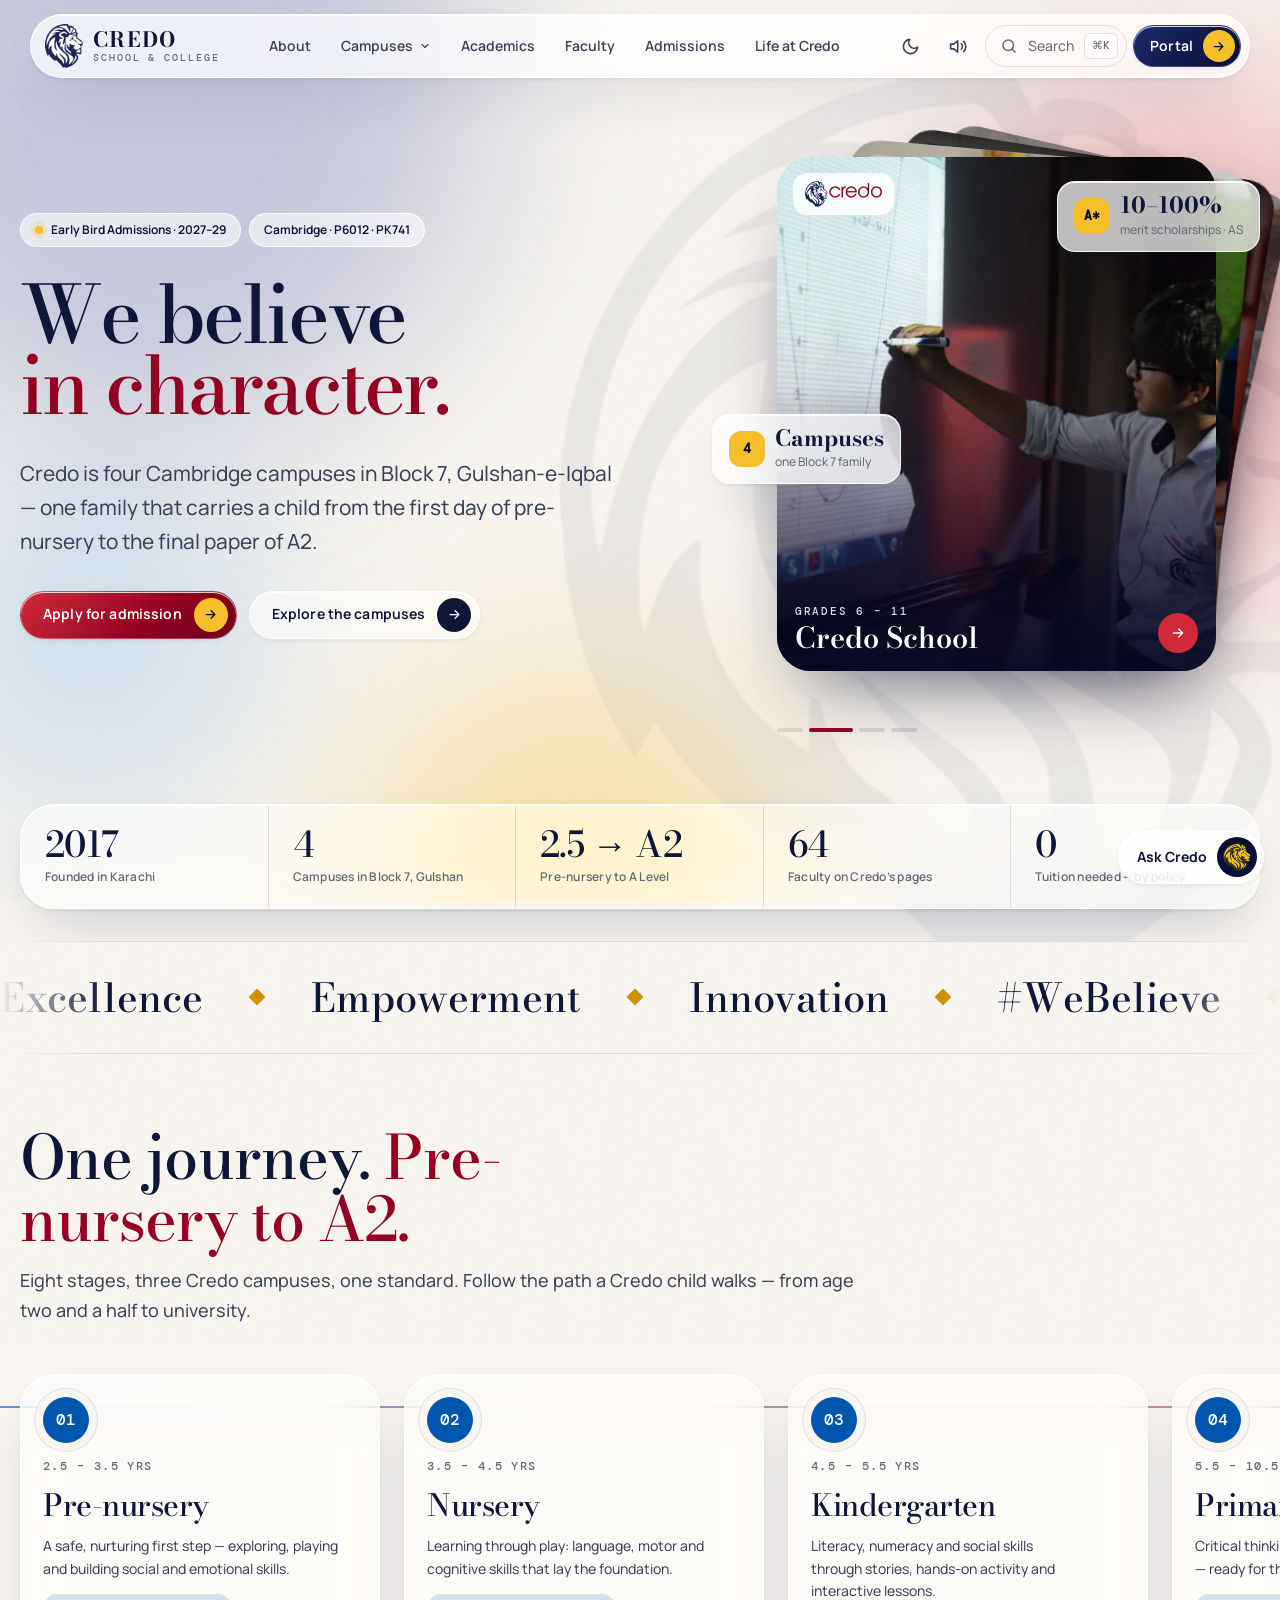
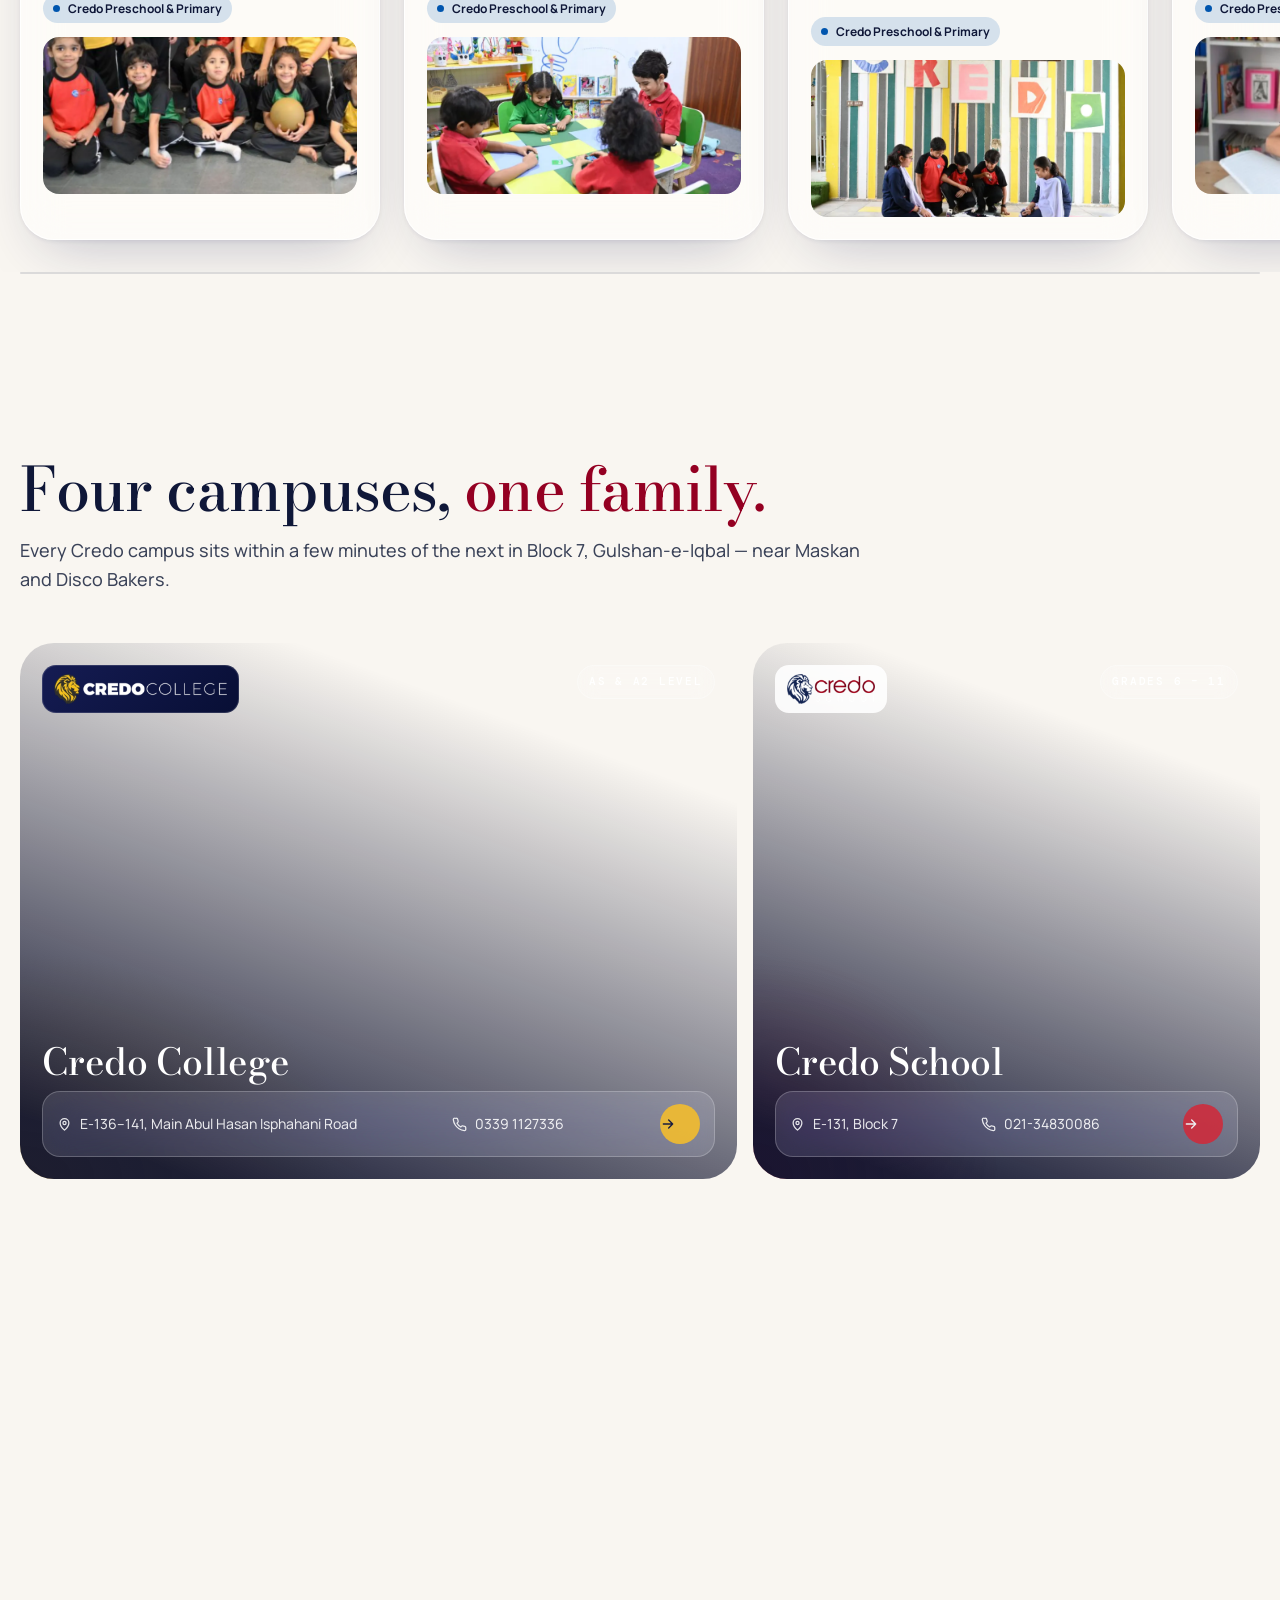
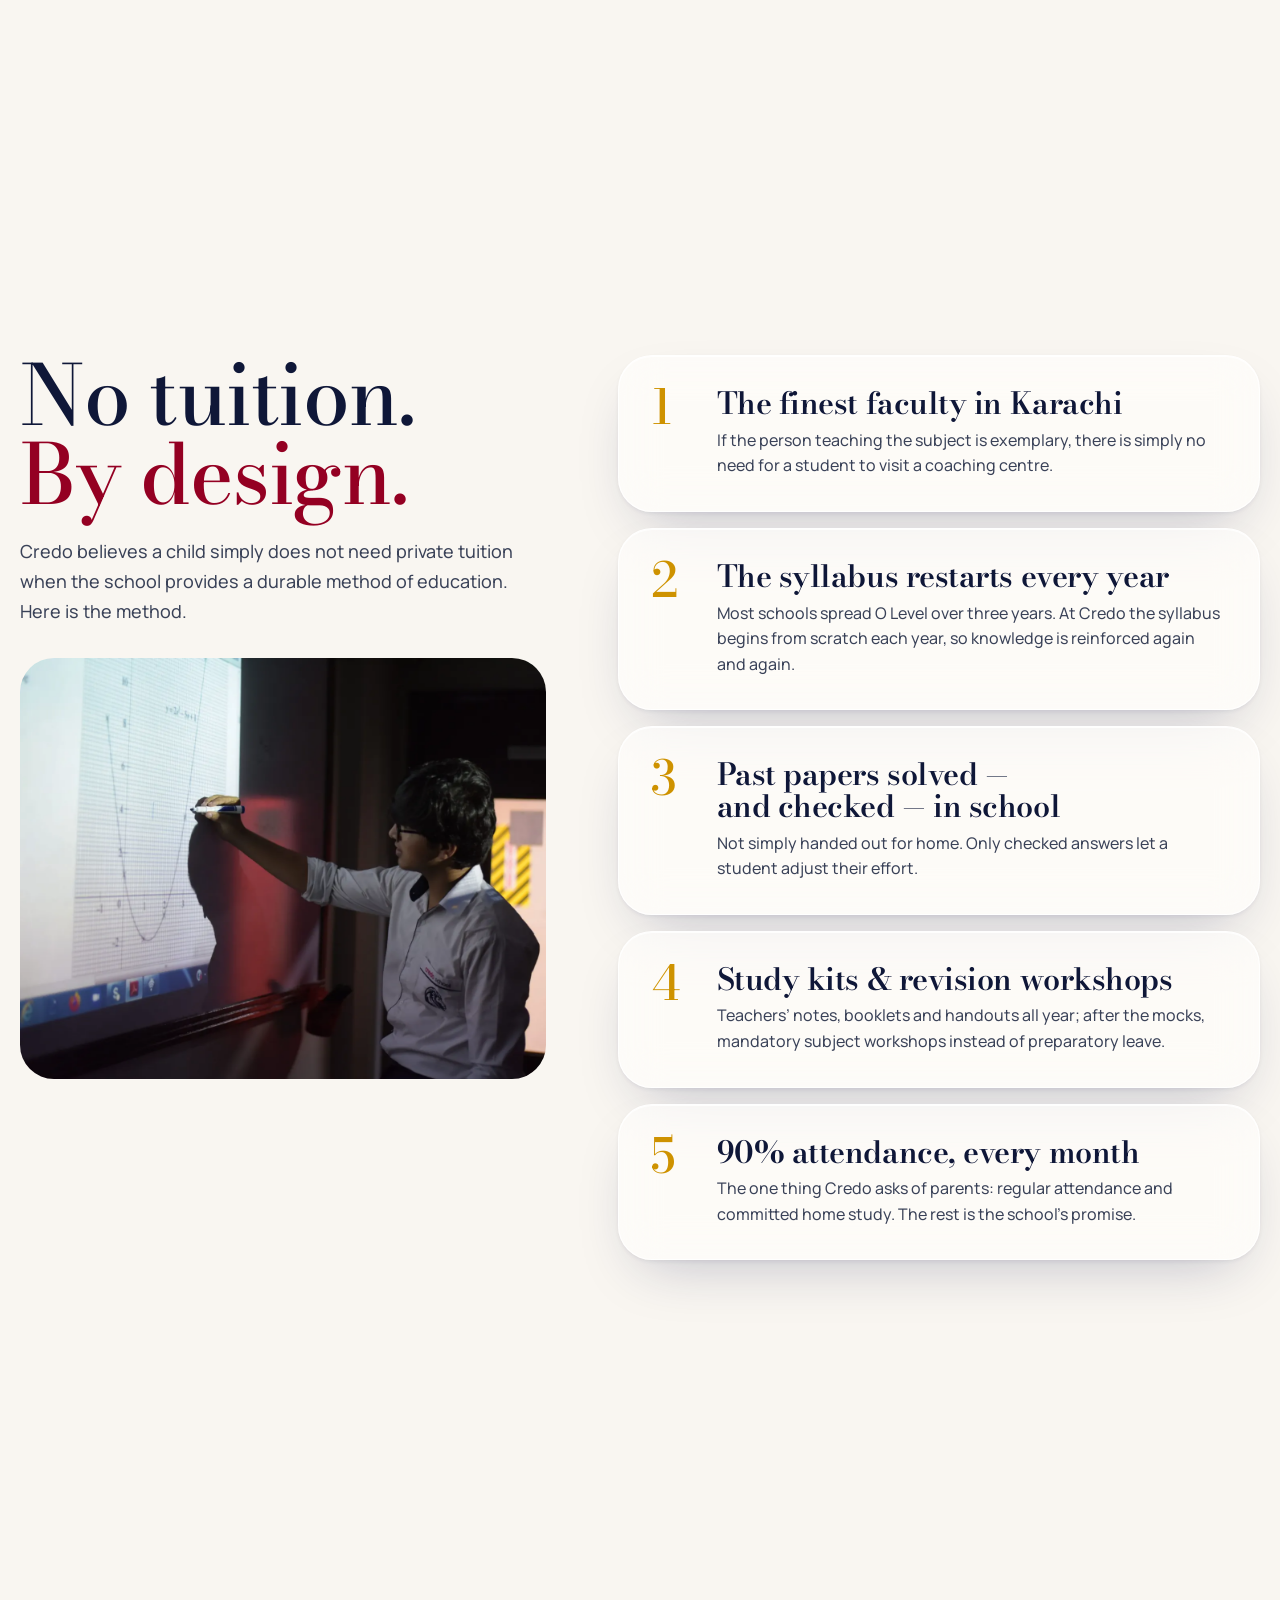
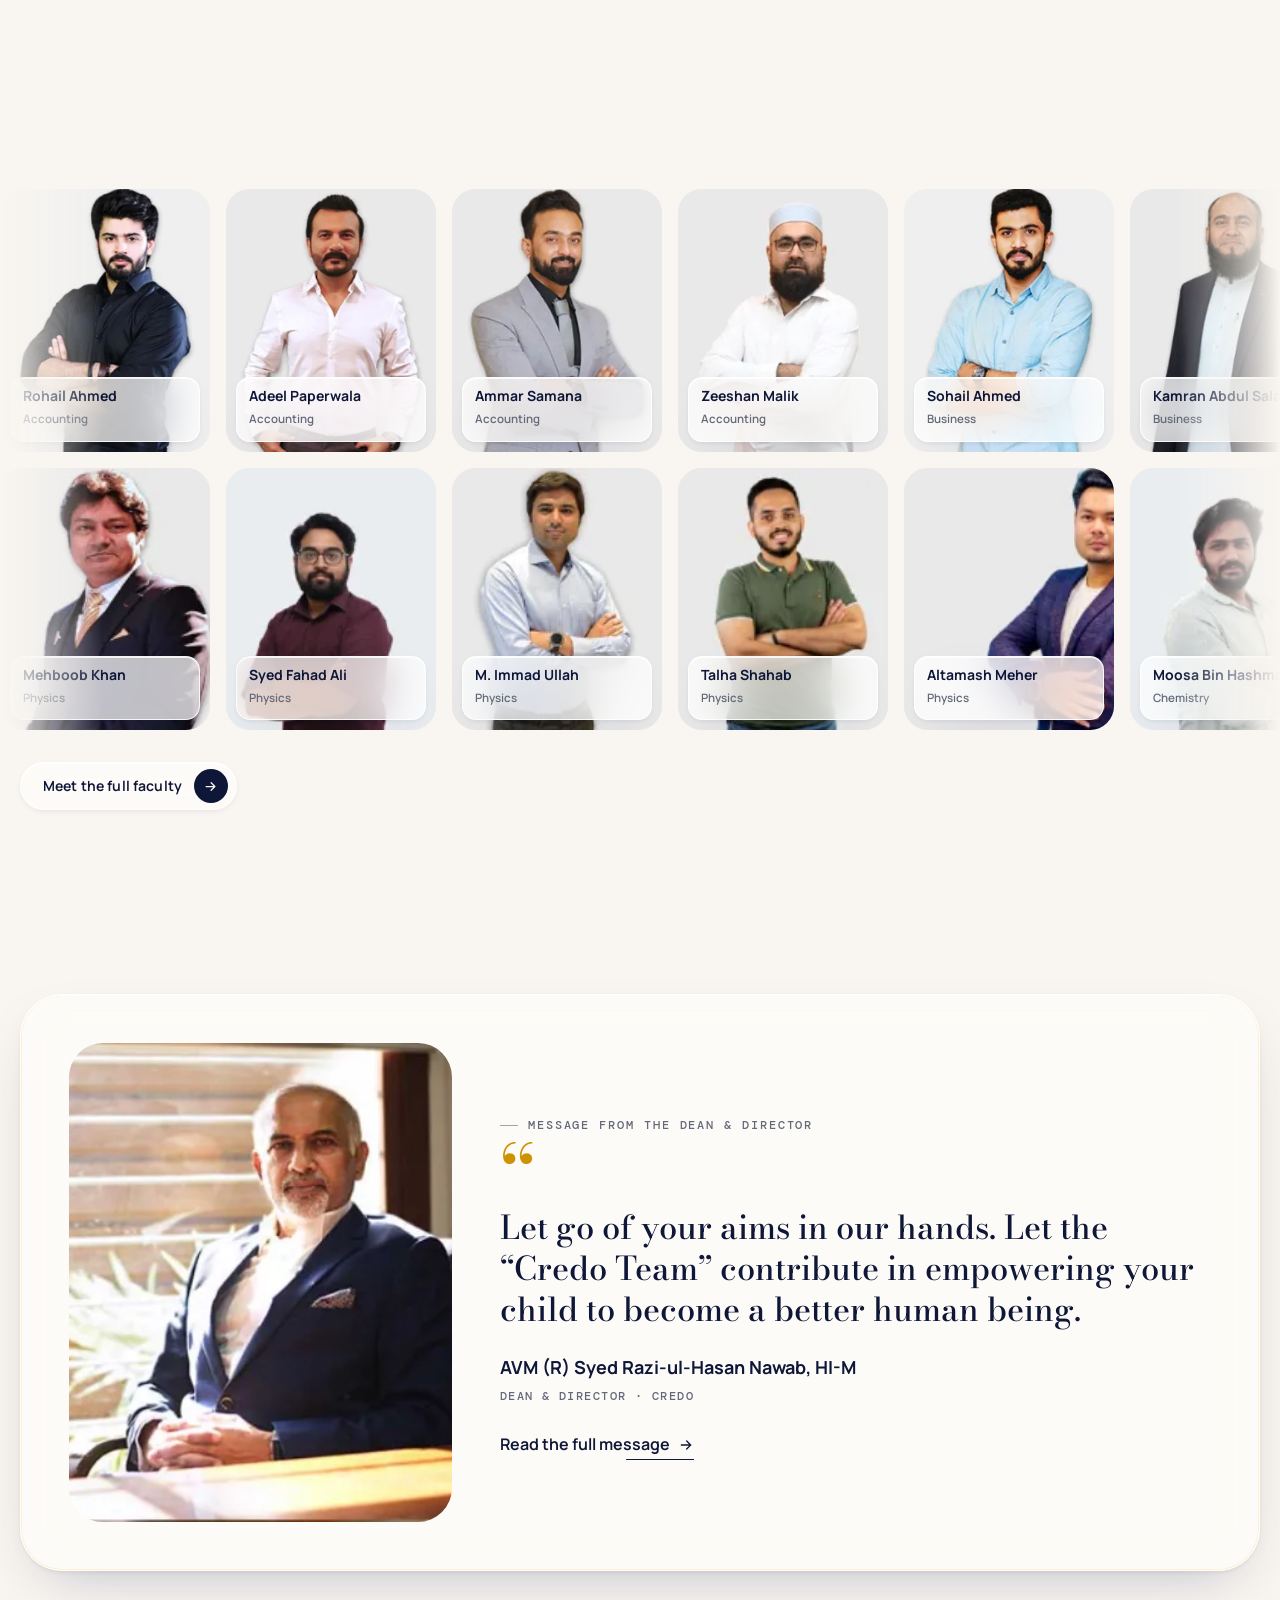
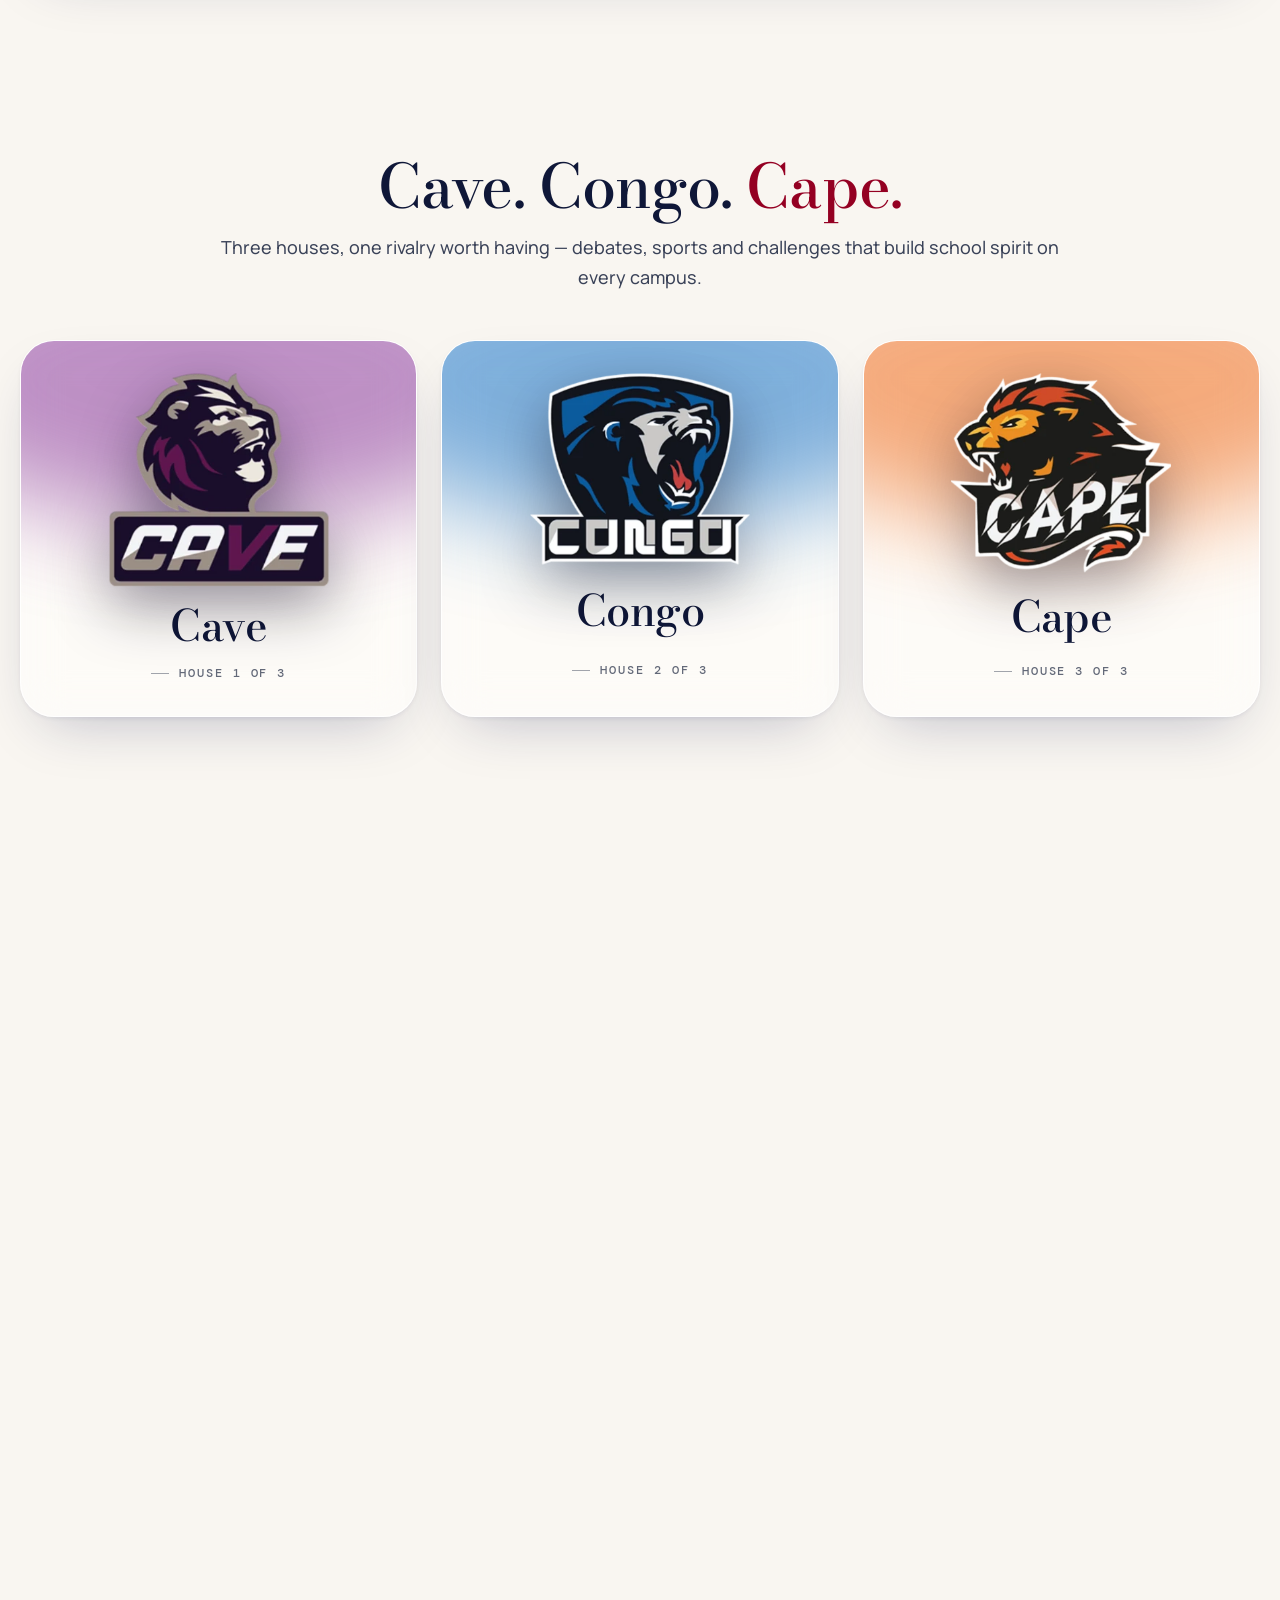
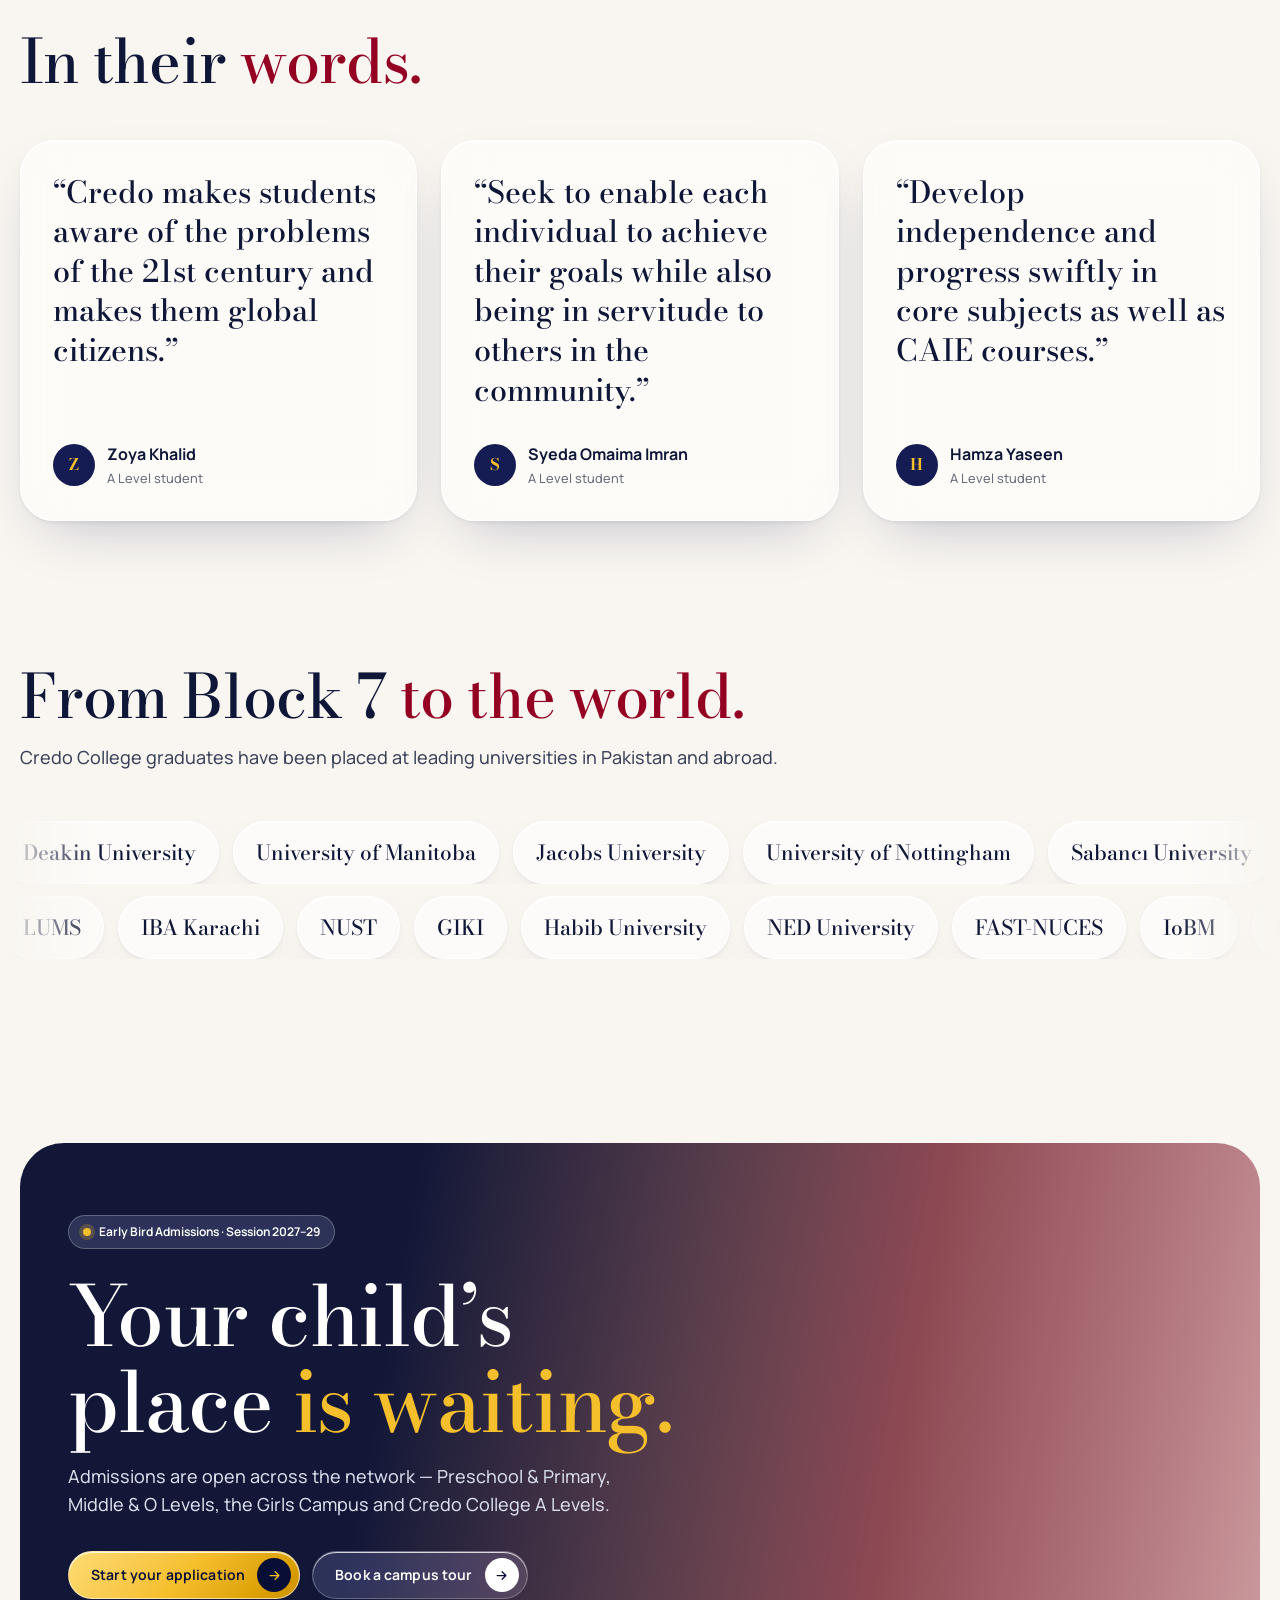
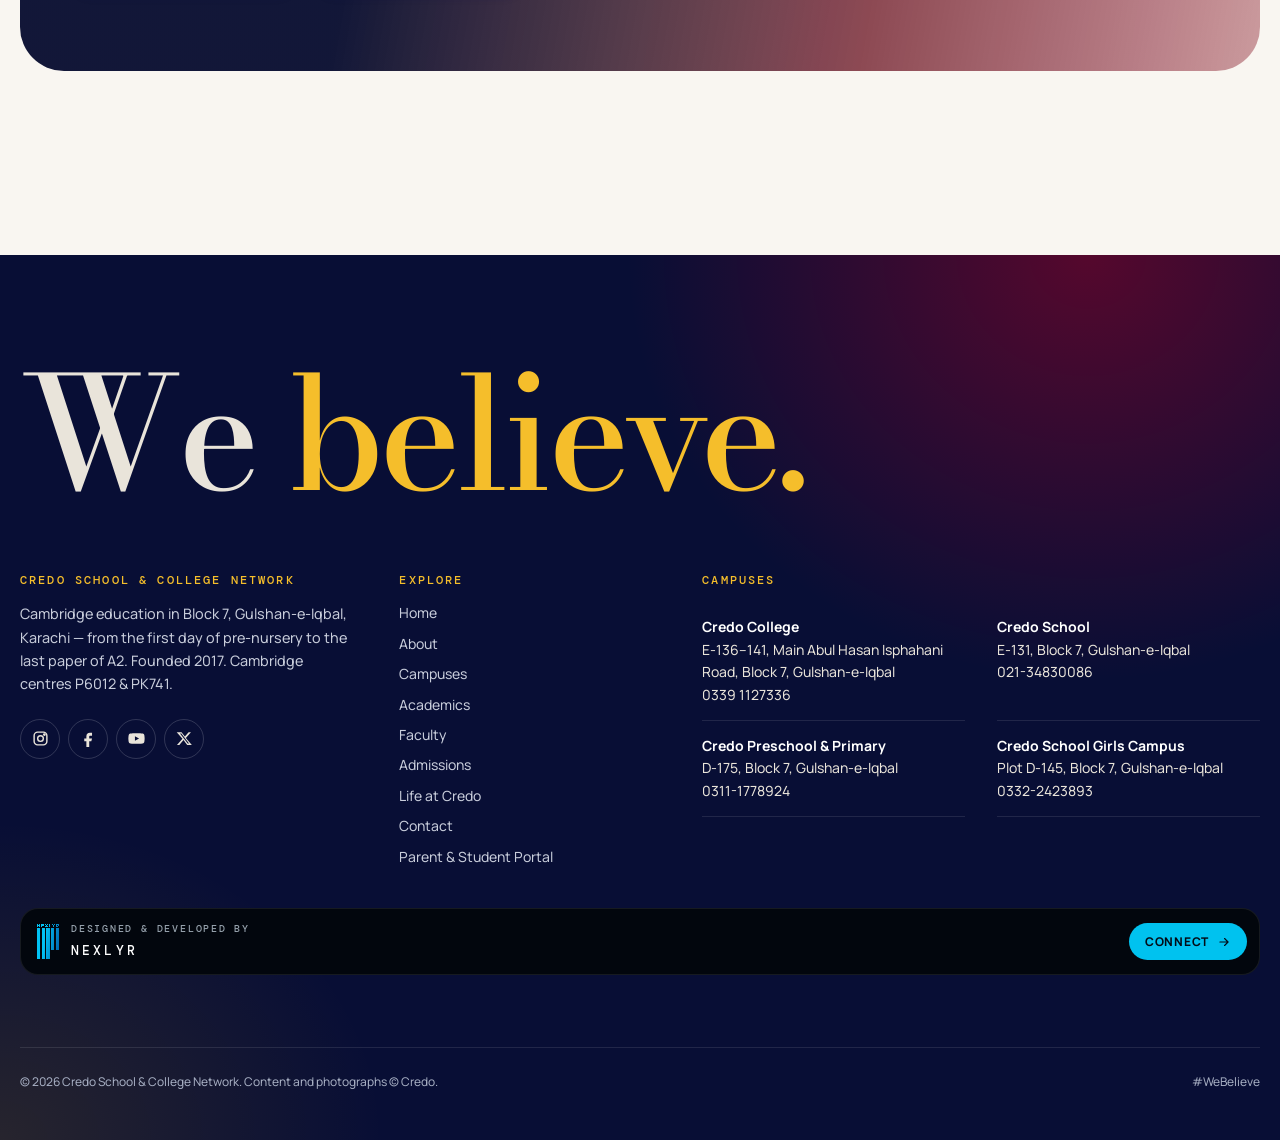
==== index.html @ e0e72e52 "Credo School & College Network website + Student/Parent/Teacher portal - 9 pages: home, about, campu" ====
<!doctype html>
<html lang="en">
<head>
<meta charset="utf-8">
<meta name="viewport" content="width=device-width, initial-scale=1, viewport-fit=cover">
<title>Credo School &amp; College Network — Cambridge education, Karachi</title>
<meta name="description" content="Credo School & College Network, Gulshan-e-Iqbal, Karachi: Preschool & Primary, Middle & O Level, Girls Campus and Credo College A Levels. Cambridge centres P6012 & PK741. #WeBelieve">
<meta name="theme-color" content="#f8f5ef">
<link rel="canonical" href="https://credoschoolingsystem.nexlyr.solutions/">
<meta property="og:type" content="website">
<meta property="og:title" content="Credo School & College Network · We believe.">
<meta property="og:description" content="From pre-nursery to A2 — four Cambridge campuses in Gulshan-e-Iqbal, Karachi.">
<meta property="og:image" content="https://credoschoolingsystem.nexlyr.solutions/assets/img/og.jpg">
<meta name="twitter:card" content="summary_large_image">
<link rel="icon" href="assets/img/brand/favicon.png" type="image/png">
<link rel="apple-touch-icon" href="assets/img/brand/apple-touch-icon.png">
<link rel="preload" href="assets/fonts/bodoni-moda-latin-500-normal.woff2" as="font" type="font/woff2" crossorigin>
<link rel="preload" href="assets/fonts/manrope-latin-wght-normal.woff2" as="font" type="font/woff2" crossorigin>
<link rel="preload" href="assets/img/photos/college-highfive.webp" as="image">
<link rel="stylesheet" href="assets/css/core.css">
<link rel="stylesheet" href="assets/css/site.css">
<script>document.documentElement.classList.add('js');try{var t=JSON.parse(localStorage.getItem('credo:theme'));if(t)document.documentElement.dataset.theme=t}catch(e){}</script>
<script type="application/ld+json">{"@context":"https://schema.org","@type":"EducationalOrganization","name":"Credo School & College Network","foundingDate":"2017","url":"https://credoschoolingsystem.nexlyr.solutions/","logo":"https://credoschoolingsystem.nexlyr.solutions/assets/img/brand/lion-navy.webp","address":{"@type":"PostalAddress","streetAddress":"E-136–141, Main Abul Hasan Isphahani Road, Block 7, Gulshan-e-Iqbal","addressLocality":"Karachi","addressCountry":"PK"},"telephone":"+92-339-1127336","email":"info@credo.edu.pk","sameAs":["https://www.instagram.com/credo_college/","https://www.facebook.com/CredoCollege/","https://twitter.com/college_credo"]}</script>
</head>
<body data-page="home">
<script src="assets/js/data.js"></script>
<script src="assets/js/core.js"></script>

<main id="main">
  <!-- HERO -->
  <section class="hero" aria-labelledby="hero-title">
    <img class="hero-watermark" src="assets/img/brand/lion-navy-lg.webp" alt="" aria-hidden="true">
    <div class="wrap hero-grid">
      <div>
        <div class="hero-kicker">
          <span class="chip"><span class="dot"></span>Early Bird Admissions · 2027–29</span>
          <span class="chip">Cambridge · P6012 · PK741</span>
        </div>
        <h1 id="hero-title"><span class="l1">We believe</span><span class="rot" aria-live="off"><span class="on">in every child.</span><span>in character.</span><span class="gold">in no tuition.</span><span>in leaders.</span><span class="gold">in you.</span></span></h1>
        <p class="lede">Credo is four Cambridge campuses in Block 7, Gulshan-e-Iqbal — one family that carries a child from the first day of pre-nursery to the final paper of A2.</p>
        <div class="hero-cta">
          <a class="btn btn-primary" href="admissions">Apply for admission<span class="ic"><svg viewBox="0 0 24 24" fill="none" stroke="currentColor" stroke-width="2" stroke-linecap="round" stroke-linejoin="round"><path d="M5 12h14M13 6l6 6-6 6"/></svg></span></a>
          <a class="btn" href="campuses">Explore the campuses<span class="ic"><svg viewBox="0 0 24 24" fill="none" stroke="currentColor" stroke-width="2" stroke-linecap="round" stroke-linejoin="round"><path d="M5 12h14M13 6l6 6-6 6"/></svg></span></a>
        </div>
      </div>
      <div class="stack" id="stack" aria-label="Credo campuses">
        <div class="stack-float f1 glass-3"><span class="ico">A*</span><div><b>10–100%</b><div class="ink-3" style="font-size:.75rem">merit scholarships · AS</div></div></div>
        <div class="stack-float f2 glass-3"><span class="ico">4</span><div><b>Campuses</b><div class="ink-3" style="font-size:.75rem">one Block 7 family</div></div></div>
        <div class="stack-ui"><div class="dots" role="tablist" aria-label="Choose campus"></div></div>
      </div>
    </div>
    <div class="wrap">
      <div class="facts glass-2" role="list">
        <div role="listitem"><b>2017</b><span>Founded in Karachi</span></div>
        <div role="listitem"><b>4</b><span>Campuses in Block 7, Gulshan</span></div>
        <div role="listitem"><b>2.5 → A2</b><span>Pre-nursery to A Level</span></div>
        <div role="listitem"><b class="faculty-count">64</b><span>Faculty on Credo’s pages</span></div>
        <div role="listitem"><b>0</b><span>Tuition needed — by policy</span></div>
      </div>
    </div>
  </section>

  <!-- BELIEFS BAND -->
  <div class="band marquee" aria-hidden="true">
    <div class="marquee-track">
      <span>Excellence</span><span>Empowerment</span><span>Innovation</span><span>#WeBelieve</span><span>Character</span><span>Cambridge</span><span>No tuition</span><span>Leaders of tomorrow</span>
      <span>Excellence</span><span>Empowerment</span><span>Innovation</span><span>#WeBelieve</span><span>Character</span><span>Cambridge</span><span>No tuition</span><span>Leaders of tomorrow</span>
    </div>
  </div>

  <!-- PATHWAY -->
  <section class="section pathway" id="pathway" aria-labelledby="pw-title">
    <div class="wrap section-head" data-reveal>
      <h2 class="h2" id="pw-title">One journey. <span class="accent">Pre-nursery to A2.</span></h2>
      <p class="lede">Eight stages, three Credo campuses, one standard. Follow the path a Credo child walks — from age two and a half to university.</p>
    </div>
    <div class="pw-viewport" id="pw-viewport">
      <div class="pw-track" id="pw-track"><div class="pw-line" aria-hidden="true"></div></div>
    </div>
    <div class="pw-progress" aria-hidden="true"><i id="pw-progress"></i></div>
  </section>

  <!-- CAMPUSES -->
  <section class="section" id="campuses" aria-labelledby="cp-title">
    <div class="wrap">
      <div class="section-head" data-reveal>
        <h2 class="h2" id="cp-title">Four campuses, <span class="accent">one family.</span></h2>
        <p class="lede">Every Credo campus sits within a few minutes of the next in Block 7, Gulshan-e-Iqbal — near Maskan and Disco Bakers.</p>
      </div>
      <div class="bento" id="bento"></div>
    </div>
  </section>

  <!-- NO TUITION -->
  <section class="section" id="difference" aria-labelledby="nt-title">
    <div class="wrap nt">
      <div class="nt-sticky" data-reveal>
        <h2 id="nt-title">No tuition. <span>By design.</span></h2>
        <p class="lede" style="margin-top:var(--space-md)">Credo believes a child simply does not need private tuition when the school provides a durable method of education. Here is the method.</p>
        <div class="nt-photo"><img src="assets/img/photos/school-whiteboard.webp" alt="A Credo student solving a problem at the whiteboard" loading="lazy" decoding="async"></div>
      </div>
      <div class="nt-list">
        <article class="nt-item glass-2" data-reveal><span class="n">1</span><div><h3>The finest faculty in Karachi</h3><p>If the person teaching the subject is exemplary, there is simply no need for a student to visit a coaching centre.</p></div></article>
        <article class="nt-item glass-2" data-reveal><span class="n">2</span><div><h3>The syllabus restarts every year</h3><p>Most schools spread O Level over three years. At Credo the syllabus begins from scratch each year, so knowledge is reinforced again and again.</p></div></article>
        <article class="nt-item glass-2" data-reveal><span class="n">3</span><div><h3>Past papers solved — and checked — in school</h3><p>Not simply handed out for home. Only checked answers let a student adjust their effort.</p></div></article>
        <article class="nt-item glass-2" data-reveal><span class="n">4</span><div><h3>Study kits &amp; revision workshops</h3><p>Teachers’ notes, booklets and handouts all year; after the mocks, mandatory subject workshops instead of preparatory leave.</p></div></article>
        <article class="nt-item glass-2" data-reveal><span class="n">5</span><div><h3>90% attendance, every month</h3><p>The one thing Credo asks of parents: regular attendance and committed home study. The rest is the school’s promise.</p></div></article>
        <a class="link" href="academics#policies" data-reveal style="justify-self:start;margin-top:var(--space-sm)">How Credo teaches <svg width="16" height="16" viewBox="0 0 24 24" fill="none" stroke="currentColor" stroke-width="2" stroke-linecap="round"><path d="M5 12h14M13 6l6 6-6 6"/></svg></a>
      </div>
    </div>
  </section>

  <!-- FACULTY WALL -->
  <section class="section" aria-labelledby="fw-title">
    <div class="wrap section-head" data-reveal>
      <h2 class="h2" id="fw-title">The people behind <span class="accent">the promise.</span></h2>
      <p class="lede">Karachi’s best-known Cambridge teachers, across Accounting, Business, Economics, the Sciences, Mathematics, Computer Science and the Humanities.</p>
    </div>
    <div class="fwall">
      <div class="marquee"><div class="marquee-track" id="fw-a"></div></div>
      <div class="marquee reverse"><div class="marquee-track" id="fw-b"></div></div>
    </div>
    <div class="wrap" style="margin-top:var(--space-lg)"><a class="btn" href="faculty">Meet the full faculty<span class="ic"><svg viewBox="0 0 24 24" fill="none" stroke="currentColor" stroke-width="2" stroke-linecap="round" stroke-linejoin="round"><path d="M5 12h14M13 6l6 6-6 6"/></svg></span></a></div>
  </section>

  <!-- DEAN -->
  <section class="section-tight" aria-labelledby="dean-title">
    <div class="wrap">
      <div class="dean glass-2 gold-edge" data-reveal>
        <div class="dean-photo"><img src="assets/img/photos/dean-razi-nawab.webp" alt="Air Vice Marshal (R) Syed Razi-ul-Hasan Nawab" loading="lazy" decoding="async"></div>
        <div>
          <span class="eyebrow" id="dean-title">Message from the Dean &amp; Director</span>
          <blockquote style="margin-top:var(--space-sm)">Let go of your aims in our hands. Let the “Credo Team” contribute in empowering your child to become a better human being.</blockquote>
          <cite><b>AVM (R) Syed Razi-ul-Hasan Nawab, HI-M</b><span>Dean &amp; Director · Credo</span></cite>
          <a class="link" href="about#dean" style="margin-top:var(--space-md)">Read the full message <svg width="16" height="16" viewBox="0 0 24 24" fill="none" stroke="currentColor" stroke-width="2" stroke-linecap="round"><path d="M5 12h14M13 6l6 6-6 6"/></svg></a>
        </div>
      </div>
    </div>
  </section>

  <!-- HOUSES -->
  <section class="section" aria-labelledby="hs-title">
    <div class="wrap">
      <div class="section-head center" data-reveal>
        <h2 class="h2" id="hs-title">Cave. Congo. <span class="accent">Cape.</span></h2>
        <p class="lede">Three houses, one rivalry worth having — debates, sports and challenges that build school spirit on every campus.</p>
      </div>
      <div class="houses" id="houses"></div>
    </div>
  </section>

  <!-- PORTAL TEASER -->
  <section class="section" aria-labelledby="pt-title">
    <div class="wrap pt">
      <div data-reveal>
        <h2 class="h2" id="pt-title">The school day, <span class="accent">in your pocket.</span></h2>
        <p class="lede" style="margin-top:var(--space-sm)">The Credo Portal keeps students, parents and teachers on the same page — the daily diary, timetable, assignments, notes, results and urgent notices, synced the moment a teacher posts.</p>
        <div class="pt-roles">
          <a href="portal#student" class="glass"><span class="ri">ST</span><div><b>Students</b><small>Diary, timetable, assignments, notes</small></div><svg width="18" height="18" viewBox="0 0 24 24" fill="none" stroke="currentColor" stroke-width="2" stroke-linecap="round"><path d="M5 12h14M13 6l6 6-6 6"/></svg></a>
          <a href="portal#parent" class="glass"><span class="ri">PA</span><div><b>Parents</b><small>Progress, results, attendance, sign the diary</small></div><svg width="18" height="18" viewBox="0 0 24 24" fill="none" stroke="currentColor" stroke-width="2" stroke-linecap="round"><path d="M5 12h14M13 6l6 6-6 6"/></svg></a>
          <a href="portal#teacher" class="glass"><span class="ri">TE</span><div><b>Teachers</b><small>Post diary, homework, marks, notices</small></div><svg width="18" height="18" viewBox="0 0 24 24" fill="none" stroke="currentColor" stroke-width="2" stroke-linecap="round"><path d="M5 12h14M13 6l6 6-6 6"/></svg></a>
        </div>
      </div>
      <div class="pt-board glass-2 gold-edge" data-reveal data-tilt="4" aria-label="Portal preview with sample data">
        <div class="pt-alert"><b>Emergency note</b> Sample: early dismissal at 12:30 today — please collect your child.</div>
        <div class="pt-row">
          <div class="pt-tile"><div class="lbl"><span>Daily diary</span><span>Today</span></div>
            <ul class="pt-diary"><li><span class="subj">MATH</span>Exercise 7.2, Q1–12</li><li><span class="subj">ENG</span>Read chapter 4, summary</li><li><span class="subj">PHY</span>Bring lab journal</li></ul></div>
          <div class="pt-tile"><div class="lbl"><span>Results</span><span>Term 1</span></div><div class="pt-bars"><i style="height:82%"></i><i style="height:64%"></i><i style="height:91%"></i><i style="height:73%"></i><i style="height:86%"></i></div></div>
        </div>
        <div class="pt-tile"><div class="lbl"><span>Timetable</span><span>Monday</span></div><div class="pt-tt"><span>ENG</span><span>MATH</span><span class="now">PHY</span><span>BREAK</span><span>CHEM</span><span>ISL</span></div></div>
      </div>
    </div>
  </section>

  <!-- VOICES -->
  <section class="section-tight" aria-labelledby="vc-title">
    <div class="wrap">
      <div class="section-head" data-reveal><h2 class="h2" id="vc-title">In their <span class="accent">words.</span></h2></div>
      <div class="grid cols-3" id="voices"></div>
    </div>
  </section>

  <!-- PLACEMENTS -->
  <section class="section-tight unis" aria-labelledby="un-title">
    <div class="wrap section-head" data-reveal>
      <h2 class="h2" id="un-title">From Block 7 <span class="accent">to the world.</span></h2>
      <p class="lede">Credo College graduates have been placed at leading universities in Pakistan and abroad.</p>
    </div>
    <div class="marquee"><div class="marquee-track" id="uni-a"></div></div>
    <div class="marquee reverse" style="margin-top:12px"><div class="marquee-track" id="uni-b"></div></div>
  </section>

  <!-- CTA -->
  <section class="section" aria-labelledby="cta-title">
    <div class="wrap">
      <div class="cta" data-reveal>
        <img src="assets/img/photos/college-graduates.webp" alt="" loading="lazy" decoding="async">
        <span class="chip"><span class="dot"></span>Early Bird Admissions · Session 2027–29</span>
        <h2 id="cta-title" style="margin-top:var(--space-md)">Your child’s place <span>is waiting.</span></h2>
        <p>Admissions are open across the network — Preschool &amp; Primary, Middle &amp; O Levels, the Girls Campus and Credo College A Levels.</p>
        <div class="hero-cta">
          <a class="btn btn-gold" href="admissions">Start your application<span class="ic"><svg viewBox="0 0 24 24" fill="none" stroke="currentColor" stroke-width="2" stroke-linecap="round" stroke-linejoin="round"><path d="M5 12h14M13 6l6 6-6 6"/></svg></span></a>
          <a class="btn" href="contact" style="--b-ink:var(--white);--b-bg:oklch(100% 0 0 / .12);border-color:oklch(100% 0 0 / .25)">Book a campus tour<span class="ic" style="background:var(--white);color:var(--brand-navy-deep)"><svg viewBox="0 0 24 24" fill="none" stroke="currentColor" stroke-width="2" stroke-linecap="round" stroke-linejoin="round"><path d="M5 12h14M13 6l6 6-6 6"/></svg></span></a>
        </div>
      </div>
    </div>
  </section>
</main>
<div id="footer"></div>

<script src="assets/vendor/gsap.min.js" defer></script>
<script src="assets/vendor/ScrollTrigger.min.js" defer></script>
<script src="assets/vendor/lenis.min.js" defer></script>
<script src="assets/js/pages.js" defer></script>
</body>
</html>
---- assets/css/core.css ----
/* Hallmark · macrostructure: custom (bespoke "Pathway" — network-first school site) · tone: classic-luxury
 * theme: custom · vibe: "Credo lion navy, crest crimson, college gold, frosted glass"
 * paper oklch(97.5% 0.008 85) / night oklch(15% 0.045 268) · accent crimson oklch(44% 0.17 20) + gold oklch(83% 0.16 86)
 * display: Bodoni Moda (roman) · body: Manrope · figures: DM Mono
 * nav: N5 floating glass pill + mega menu · footer: Ft5 statement
 */

/* ---------- fonts (self-hosted) ---------- */
@font-face { font-family: 'Bodoni Moda'; src: url('../fonts/bodoni-moda-latin-500-normal.woff2') format('woff2'); font-weight: 500; font-display: swap; }
@font-face { font-family: 'Bodoni Moda'; src: url('../fonts/bodoni-moda-latin-600-normal.woff2') format('woff2'); font-weight: 600; font-display: swap; }
@font-face { font-family: 'Bodoni Moda'; src: url('../fonts/bodoni-moda-latin-700-normal.woff2') format('woff2'); font-weight: 700; font-display: swap; }
@font-face { font-family: 'Manrope'; src: url('../fonts/manrope-latin-wght-normal.woff2') format('woff2'); font-weight: 200 800; font-display: swap; }
@font-face { font-family: 'DM Mono'; src: url('../fonts/dm-mono-latin-400-normal.woff2') format('woff2'); font-weight: 400; font-display: swap; }
@font-face { font-family: 'DM Mono'; src: url('../fonts/dm-mono-latin-500-normal.woff2') format('woff2'); font-weight: 500; font-display: swap; }

/* ---------- tokens ---------- */
:root {
  --font-display: 'Bodoni Moda', 'Didot', 'Times New Roman', serif;
  --font-body: 'Manrope', system-ui, -apple-system, 'Segoe UI', sans-serif;
  --font-mono: 'DM Mono', ui-monospace, 'SFMono-Regular', monospace;

  /* Credo brand constants (sampled from Credo's own logos) */
  --brand-navy: oklch(26% 0.1 272);          /* lion navy  #1B2253 */
  --brand-navy-deep: oklch(19% 0.075 270);
  --brand-crimson: oklch(42% 0.17 20);       /* "credo" wordmark #800018 */
  --brand-crimson-bright: oklch(56% 0.2 22);
  --brand-gold: oklch(83% 0.16 86);          /* college lion #F8C018 */
  --brand-gold-deep: oklch(70% 0.15 80);
  --brand-charcoal: oklch(28% 0.006 100);
  --brand-blue: oklch(46% 0.16 255);          /* preschool #004898 */
  --brand-green: oklch(74% 0.17 130);         /* preschool dot #90C038 */
  --brand-maroon: oklch(37% 0.1 12);          /* girls campus #682030 */
  --white: oklch(100% 0 0);

  /* light theme · Ivory */
  --color-paper: oklch(97.5% 0.008 85);
  --color-paper-2: oklch(94.5% 0.012 85);
  --color-paper-3: oklch(91% 0.015 85);
  --color-ink: oklch(22% 0.065 270);
  --color-ink-2: oklch(38% 0.04 270);
  --color-ink-3: oklch(52% 0.025 270);
  --color-rule: oklch(22% 0.065 270 / 0.12);
  --color-accent: var(--brand-crimson);
  --color-accent-ink: var(--white);
  --color-gold: var(--brand-gold-deep);
  --color-gold-soft: oklch(83% 0.16 86 / 0.22);
  --color-focus: oklch(56% 0.2 22);
  --color-ok: oklch(55% 0.13 150);
  --color-warn: oklch(68% 0.15 70);
  --color-danger: oklch(52% 0.2 25);

  --glass-1: oklch(100% 0 0 / 0.42);
  --glass-2: oklch(100% 0 0 / 0.58);
  --glass-3: oklch(100% 0 0 / 0.72);
  --glass-line: oklch(100% 0 0 / 0.85);
  --glass-edge: oklch(26% 0.1 272 / 0.1);
  --glass-shadow: 0 1px 0 oklch(100% 0 0 / 0.8) inset, 0 24px 60px -24px oklch(26% 0.1 272 / 0.28), 0 2px 6px -2px oklch(26% 0.1 272 / 0.12);
  --glass-blur: blur(22px) saturate(170%);

  --aurora-1: oklch(55% 0.2 22 / 0.28);
  --aurora-2: oklch(83% 0.16 86 / 0.34);
  --aurora-3: oklch(40% 0.15 268 / 0.24);
  --aurora-4: oklch(60% 0.15 250 / 0.2);

  /* type scale */
  --text-xs: 0.75rem; --text-sm: 0.875rem; --text-base: 1rem; --text-md: 1.125rem; --text-lg: 1.3rem;
  --text-xl: clamp(1.5rem, 1.2rem + 1vw, 1.9rem);
  --text-2xl: clamp(1.9rem, 1.4rem + 1.8vw, 2.7rem);
  --text-3xl: clamp(2.4rem, 1.6rem + 3vw, 3.8rem);
  --text-4xl: clamp(2.9rem, 1.8rem + 4.4vw, 5.2rem);
  --text-display: clamp(3.4rem, 1.6rem + 7.4vw, 8.6rem);

  /* 4pt spacing */
  --space-3xs: 0.25rem; --space-2xs: 0.5rem; --space-xs: 0.75rem; --space-sm: 1rem; --space-md: 1.5rem;
  --space-lg: 2rem; --space-xl: 3rem; --space-2xl: 4.5rem; --space-3xl: 7rem; --space-4xl: 10rem;

  --radius-sm: 10px; --radius-md: 16px; --radius-lg: 24px; --radius-xl: 34px; --radius-pill: 999px;
  --ease-out: cubic-bezier(.16, 1, .3, 1); --ease-in: cubic-bezier(.7, 0, .84, 0); --ease-in-out: cubic-bezier(.65, 0, .35, 1);
  --dur-1: 140ms; --dur-2: 260ms; --dur-3: 520ms; --dur-4: 900ms;
  --page-w: 1240px;
  --nav-h: 64px;
  color-scheme: light;
}

:root[data-theme='dark'] {
  --color-paper: oklch(15% 0.045 268);
  --color-paper-2: oklch(19% 0.055 268);
  --color-paper-3: oklch(23% 0.065 268);
  --color-ink: oklch(96.5% 0.01 85);
  --color-ink-2: oklch(84% 0.02 270);
  --color-ink-3: oklch(70% 0.03 270);
  --color-rule: oklch(100% 0 0 / 0.11);
  --color-accent: var(--brand-crimson-bright);
  --color-gold: var(--brand-gold);
  --color-gold-soft: oklch(83% 0.16 86 / 0.16);
  --color-focus: var(--brand-gold);

  --glass-1: oklch(30% 0.09 272 / 0.22);
  --glass-2: oklch(30% 0.09 272 / 0.36);
  --glass-3: oklch(24% 0.08 272 / 0.62);
  --glass-line: oklch(100% 0 0 / 0.16);
  --glass-edge: oklch(100% 0 0 / 0.06);
  --glass-shadow: 0 1px 0 oklch(100% 0 0 / 0.09) inset, 0 30px 70px -30px oklch(5% 0.03 270 / 0.8), 0 2px 8px -2px oklch(5% 0.03 270 / 0.5);

  --aurora-1: oklch(48% 0.2 22 / 0.38);
  --aurora-2: oklch(78% 0.16 86 / 0.16);
  --aurora-3: oklch(40% 0.17 268 / 0.55);
  --aurora-4: oklch(50% 0.17 250 / 0.32);
  color-scheme: dark;
}

/* ---------- reset / base ---------- */
*, *::before, *::after { box-sizing: border-box; }
html, body { overflow-x: clip; }
html { -webkit-text-size-adjust: 100%; scroll-behavior: auto; }
body {
  margin: 0; min-height: 100vh; background: var(--color-paper); color: var(--color-ink);
  font-family: var(--font-body); font-size: var(--text-base); line-height: 1.6; font-weight: 450;
  -webkit-font-smoothing: antialiased; text-rendering: optimizeLegibility;
  transition: background-color var(--dur-3) var(--ease-out), color var(--dur-3) var(--ease-out);
}
img, svg, video { display: block; max-width: 100%; }
img { height: auto; }
a { color: inherit; text-decoration: none; }
button, input, select, textarea { font: inherit; color: inherit; }
button { cursor: pointer; background: none; border: 0; padding: 0; }
:focus-visible { outline: 2px solid var(--color-focus); outline-offset: 3px; border-radius: 6px; }
::selection { background: var(--brand-gold); color: var(--brand-navy-deep); }
h1, h2, h3, h4 { font-family: var(--font-display); font-weight: 600; font-style: normal; line-height: 1.04; letter-spacing: -0.015em; margin: 0; text-wrap: balance; overflow-wrap: anywhere; min-width: 0; }
p { margin: 0; text-wrap: pretty; }
ul, ol { margin: 0; padding: 0; list-style: none; }
.sr-only { position: absolute; width: 1px; height: 1px; overflow: hidden; clip: rect(0 0 0 0); white-space: nowrap; }
.skip { position: fixed; left: 12px; top: -60px; z-index: 300; padding: 10px 16px; background: var(--brand-gold); color: var(--brand-navy-deep); border-radius: var(--radius-pill); font-weight: 700; }
.skip:focus { top: 12px; }

/* ---------- atmosphere ---------- */
.aurora { position: fixed; inset: 0; z-index: -2; pointer-events: none; overflow: hidden; }
.aurora i { position: absolute; border-radius: 50%; filter: blur(90px); will-change: transform; animation: drift 26s var(--ease-in-out) infinite alternate; }
.aurora i:nth-child(1) { width: 52vmax; height: 52vmax; left: -14vmax; top: -18vmax; background: var(--aurora-3); }
.aurora i:nth-child(2) { width: 40vmax; height: 40vmax; right: -12vmax; top: 6vmax; background: var(--aurora-1); animation-duration: 32s; animation-delay: -8s; }
.aurora i:nth-child(3) { width: 34vmax; height: 34vmax; left: 28vw; bottom: -16vmax; background: var(--aurora-2); animation-duration: 38s; animation-delay: -14s; }
.aurora i:nth-child(4) { width: 26vmax; height: 26vmax; left: -6vmax; bottom: 8vmax; background: var(--aurora-4); animation-duration: 30s; animation-delay: -20s; }
@keyframes drift { 0% { transform: translate3d(0, 0, 0) scale(1); } 50% { transform: translate3d(6vw, 4vh, 0) scale(1.08); } 100% { transform: translate3d(-4vw, 8vh, 0) scale(0.94); } }
.grain { position: fixed; inset: -50%; z-index: -1; pointer-events: none; opacity: 0.05; background-image: url("data:image/svg+xml,%3Csvg xmlns='http://www.w3.org/2000/svg' width='160' height='160'%3E%3Cfilter id='n'%3E%3CfeTurbulence type='fractalNoise' baseFrequency='.9' numOctaves='3' stitchTiles='stitch'/%3E%3C/filter%3E%3Crect width='100%25' height='100%25' filter='url(%23n)'/%3E%3C/svg%3E"); }
[data-theme='dark'] .grain { opacity: 0.07; }

/* ---------- glass ---------- */
.glass, .glass-2, .glass-3 {
  position: relative; background: var(--glass-2); border: 1px solid var(--glass-line);
  -webkit-backdrop-filter: var(--glass-blur); backdrop-filter: var(--glass-blur);
  box-shadow: var(--glass-shadow); border-radius: var(--radius-lg);
}
.glass { background: var(--glass-1); }
.glass-3 { background: var(--glass-3); }
.glass-sheen::before {
  content: ''; position: absolute; inset: 0; border-radius: inherit; pointer-events: none;
  background: linear-gradient(135deg, oklch(100% 0 0 / 0.35), transparent 38%, transparent 70%, oklch(100% 0 0 / 0.12));
  mix-blend-mode: soft-light;
}
.gold-edge { box-shadow: var(--glass-shadow), inset 0 0 0 1px var(--color-gold-soft); }

/* ---------- layout ---------- */
.wrap { width: min(100% - 2.5rem, var(--page-w)); margin-inline: auto; }
.wrap-wide { width: min(100% - 2.5rem, 1440px); margin-inline: auto; }
.section { padding-block: var(--space-3xl); position: relative; }
.section-tight { padding-block: var(--space-2xl); }
.grid { display: grid; gap: var(--space-md); }
.cols-2 { grid-template-columns: repeat(2, minmax(0, 1fr)); }
.cols-3 { grid-template-columns: repeat(3, minmax(0, 1fr)); }
.cols-4 { grid-template-columns: repeat(4, minmax(0, 1fr)); }
@media (max-width: 1000px) { .cols-4 { grid-template-columns: repeat(2, minmax(0, 1fr)); } .cols-3 { grid-template-columns: repeat(2, minmax(0, 1fr)); } }
@media (max-width: 680px) { .cols-2, .cols-3, .cols-4 { grid-template-columns: minmax(0, 1fr); } .section { padding-block: var(--space-2xl); } }

/* ---------- type helpers ---------- */
.eyebrow { font-family: var(--font-mono); font-size: var(--text-xs); letter-spacing: 0.16em; text-transform: uppercase; color: var(--color-ink-3); display: inline-flex; align-items: center; gap: 10px; }
.eyebrow::before { content: ''; width: 18px; height: 1px; background: currentColor; opacity: 0.6; }
.lede { font-size: var(--text-md); color: var(--color-ink-2); max-width: 62ch; line-height: 1.65; }
.mono { font-family: var(--font-mono); letter-spacing: 0.02em; }
.accent { color: var(--color-accent); }
.goldtext { color: var(--color-gold); }
.ink-2 { color: var(--color-ink-2); } .ink-3 { color: var(--color-ink-3); }
.underline-gold { background: linear-gradient(transparent 82%, var(--color-gold-soft) 82%, var(--color-gold-soft) 96%, transparent 96%); }
.h-display { font-size: var(--text-display); line-height: 0.92; letter-spacing: -0.03em; font-weight: 500; }
.h1 { font-size: var(--text-4xl); line-height: 0.98; letter-spacing: -0.025em; font-weight: 500; }
.h2 { font-size: var(--text-3xl); line-height: 1.02; font-weight: 500; }
.h3 { font-size: var(--text-xl); line-height: 1.15; }
.section-head { display: grid; gap: var(--space-sm); margin-bottom: var(--space-xl); }
.section-head > * { max-width: 860px; }
.section-head.center { text-align: center; justify-items: center; }
.rule { height: 1px; background: var(--color-rule); border: 0; margin: 0; }

/* ---------- buttons ---------- */
.btn {
  --b-bg: var(--glass-2); --b-ink: var(--color-ink);
  position: relative; display: inline-flex; align-items: center; gap: 12px; min-height: 48px; padding: 6px 8px 6px 22px;
  border-radius: var(--radius-pill); background: var(--b-bg); color: var(--b-ink); font-weight: 650; font-size: var(--text-sm);
  letter-spacing: 0.01em; white-space: nowrap; border: 1px solid var(--glass-line); box-shadow: var(--glass-shadow);
  -webkit-backdrop-filter: var(--glass-blur); backdrop-filter: var(--glass-blur);
  transition: transform var(--dur-2) var(--ease-out), box-shadow var(--dur-2) var(--ease-out), background-color var(--dur-2) var(--ease-out), opacity var(--dur-2);
  isolation: isolate; overflow: hidden;
}
.btn .ic { width: 34px; height: 34px; border-radius: 50%; display: grid; place-items: center; background: var(--color-ink); color: var(--color-paper); flex: none; transition: transform var(--dur-2) var(--ease-out); }
.btn .ic svg { width: 15px; height: 15px; }
.btn:hover { transform: translateY(-2px); }
.btn:hover .ic { transform: rotate(-45deg); }
.btn:active { transform: translateY(0) scale(0.98); }
.btn[disabled], .btn[aria-disabled='true'] { opacity: 0.45; pointer-events: none; }
.btn.is-loading .ic { animation: spin 0.9s linear infinite; }
.btn-primary { --b-bg: linear-gradient(135deg, var(--brand-crimson-bright), var(--brand-crimson) 60%, oklch(34% 0.14 18)); --b-ink: var(--white); border-color: oklch(100% 0 0 / 0.25); }
.btn-primary .ic { background: var(--brand-gold); color: var(--brand-navy-deep); }
.btn-gold { --b-bg: linear-gradient(135deg, oklch(90% 0.13 92), var(--brand-gold) 50%, var(--brand-gold-deep)); --b-ink: var(--brand-navy-deep); border-color: oklch(100% 0 0 / 0.55); }
.btn-gold .ic { background: var(--brand-navy-deep); color: var(--brand-gold); }
.btn-navy { --b-bg: linear-gradient(135deg, oklch(32% 0.12 272), var(--brand-navy-deep)); --b-ink: var(--white); border-color: oklch(100% 0 0 / 0.16); }
.btn-navy .ic { background: var(--brand-gold); color: var(--brand-navy-deep); }
.btn-plain { padding: 6px 22px; }
.btn::after { content: ''; position: absolute; inset: 0; z-index: -1; background: linear-gradient(105deg, transparent 30%, oklch(100% 0 0 / 0.35) 50%, transparent 70%); transform: translateX(-120%); transition: transform 0.9s var(--ease-out); }
.btn:hover::after { transform: translateX(120%); }
.link { position: relative; font-weight: 650; display: inline-flex; gap: 8px; align-items: center; }
.link::after { content: ''; position: absolute; left: 0; right: 0; bottom: -3px; height: 1px; background: currentColor; transform-origin: right; transform: scaleX(0.35); transition: transform var(--dur-3) var(--ease-out); }
.link:hover::after { transform-origin: left; transform: scaleX(1); }
@keyframes spin { to { transform: rotate(360deg); } }

.chip { display: inline-flex; align-items: center; gap: 8px; padding: 6px 14px; border-radius: var(--radius-pill); font-size: var(--text-xs); font-weight: 650; background: var(--glass-2); border: 1px solid var(--glass-line); backdrop-filter: var(--glass-blur); -webkit-backdrop-filter: var(--glass-blur); white-space: nowrap; }
.dot { width: 8px; height: 8px; border-radius: 50%; background: var(--brand-gold); box-shadow: 0 0 0 4px var(--color-gold-soft); }

/* campus accent helpers */
[data-accent='gold'] { --campus: var(--brand-gold); --campus-ink: var(--brand-navy-deep); }
[data-accent='crimson'] { --campus: var(--brand-crimson-bright); --campus-ink: var(--white); }
[data-accent='blue'] { --campus: var(--brand-blue); --campus-ink: var(--white); }
[data-accent='maroon'] { --campus: oklch(48% 0.13 12); --campus-ink: var(--white); }

/* ---------- nav (N5 floating glass pill) ---------- */
.nav { position: fixed; inset: 14px 0 auto; z-index: 100; pointer-events: none; }
.nav-bar { pointer-events: auto; width: min(100% - 1.5rem, 1220px); margin-inline: auto; height: var(--nav-h); display: flex; align-items: center; gap: var(--space-sm); padding: 0 8px 0 14px; border-radius: var(--radius-pill); transition: transform var(--dur-3) var(--ease-out), background-color var(--dur-3); }
.nav.is-hidden .nav-bar { transform: translateY(-140%); }
.brand { display: flex; align-items: center; gap: 10px; flex: none; }
.brand img { width: 38px; height: auto; }
.brand-word { display: grid; line-height: 1; }
.brand-word b { font-family: var(--font-display); font-size: 1.32rem; font-weight: 700; letter-spacing: 0.06em; }
.brand-word small { font-family: var(--font-mono); font-size: 0.6rem; letter-spacing: 0.2em; text-transform: uppercase; color: var(--color-ink-3); margin-top: 3px; }
.nav-links { display: flex; gap: 2px; margin-inline: auto; }
.nav-links > a, .nav-links > .has-mega > button { padding: 9px 14px; border-radius: var(--radius-pill); font-size: var(--text-sm); font-weight: 600; color: var(--color-ink-2); white-space: nowrap; display: inline-flex; align-items: center; gap: 6px; transition: background-color var(--dur-2), color var(--dur-2); }
.nav-links > a:hover, .nav-links > .has-mega > button:hover, .nav-links > a[aria-current='page'] { color: var(--color-ink); background: var(--glass-2); }
.nav-links > a[aria-current='page'] { box-shadow: inset 0 0 0 1px var(--color-gold-soft); }
.nav-actions { display: flex; align-items: center; gap: 6px; flex: none; }
.icon-btn { width: 42px; height: 42px; border-radius: 50%; display: grid; place-items: center; color: var(--color-ink-2); transition: background-color var(--dur-2), color var(--dur-2), transform var(--dur-2) var(--ease-out); }
.icon-btn:hover { background: var(--glass-2); color: var(--color-ink); }
.icon-btn:active { transform: scale(0.94); }
.icon-btn svg { width: 19px; height: 19px; }
.search-pill { display: inline-flex; align-items: center; gap: 10px; height: 42px; padding: 0 8px 0 14px; border-radius: var(--radius-pill); border: 1px solid var(--color-rule); color: var(--color-ink-3); font-size: var(--text-sm); }
.search-pill svg { width: 18px; height: 18px; flex: none; }
.search-pill kbd { font-family: var(--font-mono); font-size: 0.68rem; padding: 3px 7px; border-radius: 6px; background: var(--glass-2); border: 1px solid var(--color-rule); }
.search-pill:hover { color: var(--color-ink); border-color: var(--color-ink-3); }
.has-mega { position: relative; }
.has-mega svg { width: 12px; height: 12px; transition: transform var(--dur-2); }
.has-mega.open svg { transform: rotate(180deg); }
.mega { position: absolute; left: 50%; top: calc(100% + 16px); width: min(880px, 92vw); transform: translate(-50%, 8px); opacity: 0; visibility: hidden; transition: opacity var(--dur-2) var(--ease-out), transform var(--dur-2) var(--ease-out), visibility 0s linear var(--dur-2); padding: 14px; border-radius: var(--radius-xl); display: grid; grid-template-columns: repeat(4, minmax(0, 1fr)); gap: 10px; }
.has-mega.open .mega { opacity: 1; visibility: visible; transform: translate(-50%, 0); transition-delay: 0s; }
.mega a { display: grid; gap: 8px; padding: 14px; border-radius: var(--radius-md); transition: background-color var(--dur-2); }
.mega a:hover { background: var(--glass-2); }
.mega .mega-img { aspect-ratio: 4 / 3; border-radius: 12px; overflow: hidden; }
.mega .mega-img img { width: 100%; height: 100%; object-fit: cover; transition: transform var(--dur-4) var(--ease-out); }
.mega a:hover .mega-img img { transform: scale(1.06); }
.mega b { font-size: var(--text-sm); }
.mega span { font-size: var(--text-xs); color: var(--color-ink-3); }
.burger { display: none; }
@media (max-width: 1080px) { .nav-links, .search-pill .lbl, .search-pill kbd { display: none; } .burger { display: grid; } .search-pill { width: 42px; padding: 0; justify-content: center; border: 0; } }
@media (max-width: 520px) { .brand-word small { display: none; } .nav-actions .btn { display: none; } .nav-actions .portal-mini { display: grid; } }
.portal-mini { display: none; }

.drawer { position: fixed; inset: 0; z-index: 140; pointer-events: none; }
.drawer-scrim { position: absolute; inset: 0; background: oklch(15% 0.045 268 / 0.4); opacity: 0; transition: opacity var(--dur-3); }
.drawer-panel { position: absolute; top: 10px; right: 10px; bottom: 10px; width: min(420px, calc(100% - 20px)); padding: var(--space-lg) var(--space-md); border-radius: var(--radius-xl); transform: translateX(110%); transition: transform var(--dur-3) var(--ease-out); display: flex; flex-direction: column; gap: var(--space-md); overflow-y: auto; }
.drawer.open { pointer-events: auto; }
.drawer.open .drawer-scrim { opacity: 1; }
.drawer.open .drawer-panel { transform: none; }
.drawer-links a { display: flex; justify-content: space-between; align-items: center; padding: 14px 4px; border-bottom: 1px solid var(--color-rule); font-family: var(--font-display); font-size: 1.6rem; }
.drawer-links a small { font-family: var(--font-mono); font-size: var(--text-xs); color: var(--color-ink-3); }

/* ---------- dock (theme + sound) ---------- */
.dock { position: fixed; left: 16px; bottom: 16px; z-index: 90; display: flex; gap: 4px; padding: 5px; border-radius: var(--radius-pill); opacity: 0; transform: translateY(14px); pointer-events: none; transition: opacity var(--dur-3) var(--ease-out), transform var(--dur-3) var(--ease-out); }
.dock.show { opacity: 1; transform: none; pointer-events: auto; }
.nav-tg[aria-pressed='false'] { opacity: 0.5; }
@media (max-width: 1080px) { .nav-tg { display: none; } }
.dock .icon-btn { width: 40px; height: 40px; }
.dock .icon-btn[aria-pressed='false'] { opacity: 0.55; }
.to-top { opacity: 0; pointer-events: none; transition: opacity var(--dur-2); }
.to-top.show { opacity: 1; pointer-events: auto; }
.theme-ic-sun { display: none; }
[data-theme='dark'] .theme-ic-sun { display: block; }
[data-theme='dark'] .theme-ic-moon { display: none; }

/* ---------- preloader ---------- */
.preloader { position: fixed; inset: 0; z-index: 400; display: grid; place-items: center; background: var(--brand-navy-deep); color: var(--white); transition: opacity 0.6s var(--ease-out), visibility 0s linear 0.6s; }
.preloader.done { opacity: 0; visibility: hidden; }
.preloader .pl-inner { display: grid; justify-items: center; gap: 22px; }
.preloader .pl-lion { width: 120px; filter: drop-shadow(0 10px 40px oklch(83% 0.16 86 / 0.35)); clip-path: inset(100% 0 0 0); animation: rise 1s var(--ease-out) 0.1s forwards; }
.preloader .pl-word { font-family: var(--font-display); font-size: 2.6rem; letter-spacing: 0.32em; padding-left: 0.32em; font-weight: 600; display: flex; overflow: hidden; }
.preloader .pl-word span { display: inline-block; transform: translateY(110%); animation: up 0.8s var(--ease-out) forwards; }
.preloader .pl-tag { font-family: var(--font-mono); font-size: 0.72rem; letter-spacing: 0.3em; color: var(--brand-gold); text-transform: uppercase; opacity: 0; animation: fade 0.6s var(--ease-out) 0.7s forwards; }
.preloader .pl-bar { width: 180px; height: 1px; background: oklch(100% 0 0 / 0.15); overflow: hidden; }
.preloader .pl-bar i { display: block; height: 100%; background: var(--brand-gold); transform-origin: left; transform: scaleX(0); animation: grow 1.15s var(--ease-in-out) 0.15s forwards; }
@keyframes rise { to { clip-path: inset(0 0 0 0); } }
@keyframes up { to { transform: none; } }
@keyframes fade { to { opacity: 1; } }
@keyframes grow { to { transform: scaleX(1); } }

/* page curtain between pages */
.curtain { position: fixed; inset: 0; z-index: 390; pointer-events: none; display: grid; grid-template-columns: repeat(4, 1fr); }
.curtain i { background: var(--brand-navy-deep); transform: scaleY(0); transform-origin: bottom; transition: transform 0.5s var(--ease-in-out); }
.curtain i:nth-child(2) { background: oklch(22% 0.085 272); transition-delay: 0.05s; }
.curtain i:nth-child(3) { background: var(--brand-crimson); transition-delay: 0.1s; }
.curtain i:nth-child(4) { background: oklch(22% 0.085 272); transition-delay: 0.15s; }
.curtain.cover i { transform: scaleY(1); }

/* ---------- reveal ---------- */
.js [data-reveal] { opacity: 0; transform: translateY(26px); transition: opacity 0.9s var(--ease-out), transform 0.9s var(--ease-out); transition-delay: var(--d, 0s); }
.js [data-reveal].in { opacity: 1; transform: none; }
.js [data-reveal='scale'] { transform: scale(0.96); }

/* ---------- cmd-k palette ---------- */
.cmdk { position: fixed; inset: 0; z-index: 300; display: grid; place-items: start center; padding-top: 12vh; pointer-events: none; }
.cmdk-scrim { position: absolute; inset: 0; background: oklch(15% 0.045 268 / 0.45); opacity: 0; transition: opacity var(--dur-2); }
.cmdk-panel { position: relative; width: min(640px, calc(100% - 24px)); border-radius: var(--radius-lg); overflow: hidden; opacity: 0; transform: translateY(-10px) scale(0.98); transition: opacity var(--dur-2) var(--ease-out), transform var(--dur-2) var(--ease-out); }
.cmdk.open { pointer-events: auto; }
.cmdk.open .cmdk-scrim { opacity: 1; }
.cmdk.open .cmdk-panel { opacity: 1; transform: none; }
.cmdk input { width: 100%; padding: 20px 22px; background: transparent; border: 0; border-bottom: 1px solid var(--color-rule); font-size: var(--text-md); outline: none; }
.cmdk ul { max-height: 50vh; overflow: auto; padding: 8px; }
.cmdk li a { display: flex; align-items: center; justify-content: space-between; gap: 12px; padding: 12px 14px; border-radius: 12px; }
.cmdk li a small { font-family: var(--font-mono); font-size: var(--text-xs); color: var(--color-ink-3); }
.cmdk li a.active, .cmdk li a:hover { background: var(--glass-2); box-shadow: inset 0 0 0 1px var(--color-gold-soft); }
.cmdk .empty { padding: 22px; color: var(--color-ink-3); }

/* ---------- assistant ---------- */
.ask { position: fixed; right: 16px; bottom: 16px; z-index: 95; }
.ask-btn { display: flex; align-items: center; gap: 10px; padding: 6px 6px 6px 18px; border-radius: var(--radius-pill); font-weight: 700; font-size: var(--text-sm); }
.ask-btn img { width: 40px; height: 40px; border-radius: 50%; background: var(--brand-navy-deep); padding: 6px; }
.ask-panel { position: absolute; right: 0; bottom: 64px; width: min(380px, calc(100vw - 32px)); max-height: min(560px, 72vh); display: flex; flex-direction: column; border-radius: var(--radius-lg); overflow: hidden; transform-origin: bottom right; transform: scale(0.94) translateY(8px); opacity: 0; visibility: hidden; transition: transform var(--dur-2) var(--ease-out), opacity var(--dur-2), visibility 0s linear var(--dur-2); }
.ask.open .ask-panel { transform: none; opacity: 1; visibility: visible; transition-delay: 0s; }
.ask-head { display: flex; align-items: center; gap: 12px; padding: 16px; border-bottom: 1px solid var(--color-rule); }
.ask-head img { width: 36px; }
.ask-log { flex: 1; overflow-y: auto; padding: 16px; display: grid; gap: 10px; align-content: start; }
.msg { max-width: 88%; padding: 10px 14px; border-radius: 16px; font-size: var(--text-sm); line-height: 1.5; }
.msg.bot { background: var(--glass-2); border: 1px solid var(--glass-line); border-bottom-left-radius: 4px; }
.msg.me { justify-self: end; background: var(--brand-navy); color: var(--white); border-bottom-right-radius: 4px; }
.msg a { text-decoration: underline; text-underline-offset: 3px; }
.ask-sugg { display: flex; flex-wrap: wrap; gap: 6px; padding: 0 16px 12px; }
.ask-sugg button { font-size: var(--text-xs); padding: 6px 10px; border-radius: var(--radius-pill); border: 1px solid var(--color-rule); }
.ask-sugg button:hover { border-color: var(--color-gold); }
.ask form { display: flex; gap: 8px; padding: 12px; border-top: 1px solid var(--color-rule); }
.ask input { flex: 1; min-width: 0; padding: 10px 14px; border-radius: var(--radius-pill); border: 1px solid var(--color-rule); background: var(--glass-1); outline: none; }
.ask input:focus { border-color: var(--color-gold); }
@media (max-width: 520px) { .ask-btn span { display: none; } .ask-btn { padding: 4px; } }

/* ---------- forms ---------- */
.field { display: grid; gap: 6px; }
.field label { font-size: var(--text-xs); font-weight: 700; letter-spacing: 0.04em; color: var(--color-ink-2); }
.input { width: 100%; min-height: 48px; padding: 12px 16px; border-radius: 14px; border: 1px solid var(--color-rule); background: var(--glass-1); outline: none; transition: border-color var(--dur-2), box-shadow var(--dur-2), background-color var(--dur-2); }
.input:hover { border-color: var(--color-ink-3); }
.input:focus { border-color: var(--color-gold); box-shadow: 0 0 0 4px var(--color-gold-soft); background: var(--glass-2); }
.input[aria-invalid='true'] { border-color: var(--color-danger); }
.input:disabled { opacity: 0.5; }
textarea.input { min-height: 120px; resize: vertical; }
select.input { appearance: none; background-image: linear-gradient(45deg, transparent 50%, currentColor 50%), linear-gradient(135deg, currentColor 50%, transparent 50%); background-position: calc(100% - 20px) 50%, calc(100% - 15px) 50%; background-size: 5px 5px; background-repeat: no-repeat; padding-right: 40px; }
.err { font-size: var(--text-xs); color: var(--color-danger); min-height: 1em; }

/* ---------- footer (Ft5 statement) ---------- */
.footer { position: relative; margin-top: var(--space-2xl); padding: var(--space-3xl) 0 var(--space-xl); background: var(--brand-navy-deep); color: oklch(92% 0.015 85); overflow: hidden; isolation: isolate; }
.footer::before { content: ''; position: absolute; inset: 0; z-index: -1; background: radial-gradient(60% 80% at 85% 0%, oklch(48% 0.2 22 / 0.45), transparent 60%), radial-gradient(50% 60% at 0% 100%, oklch(78% 0.16 86 / 0.14), transparent 60%); }
.footer .statement { font-family: var(--font-display); font-size: clamp(3.4rem, 1rem + 11vw, 11rem); line-height: 0.86; letter-spacing: -0.035em; font-weight: 500; }
.footer .statement span { color: var(--brand-gold); }
.footer-grid { display: grid; grid-template-columns: 1.3fr repeat(3, minmax(0, 1fr)); gap: var(--space-xl); margin-top: var(--space-2xl); }
.footer h4 { font-family: var(--font-mono); font-weight: 500; font-size: var(--text-xs); letter-spacing: 0.18em; text-transform: uppercase; color: var(--brand-gold); margin-bottom: var(--space-sm); }
.footer li { margin-bottom: 8px; font-size: var(--text-sm); color: oklch(85% 0.02 270); }
.footer li a:hover { color: var(--white); }
.footer .campus-mini { padding: 14px 0; border-bottom: 1px solid oklch(100% 0 0 / 0.1); font-size: var(--text-sm); }
.footer .campus-mini b { display: block; color: var(--white); }
.footer-base { display: flex; flex-wrap: wrap; justify-content: space-between; gap: var(--space-sm); margin-top: var(--space-2xl); padding-top: var(--space-md); border-top: 1px solid oklch(100% 0 0 / 0.1); font-size: var(--text-xs); color: oklch(75% 0.03 270); }
.socials { display: flex; gap: 8px; margin-top: var(--space-md); }
.socials a { width: 40px; height: 40px; border-radius: 50%; display: grid; place-items: center; border: 1px solid oklch(100% 0 0 / 0.16); transition: background-color var(--dur-2), border-color var(--dur-2); }
.socials a:hover { background: oklch(100% 0 0 / 0.08); border-color: var(--brand-gold); }
.socials svg { width: 17px; height: 17px; }
@media (max-width: 900px) { .footer-grid { grid-template-columns: repeat(2, minmax(0, 1fr)); } }
@media (max-width: 560px) { .footer-grid { grid-template-columns: minmax(0, 1fr); } }

/* Nexlyr credit strip (physicswithsmk style) */
.nexlyr { display: flex; align-items: center; justify-content: space-between; gap: 16px; flex-wrap: wrap; margin-top: var(--space-lg); padding: 12px 12px 12px 16px; border-radius: 18px; background: oklch(12% 0.02 250); border: 1px solid oklch(100% 0 0 / 0.08); }
.nexlyr .nx-id { display: flex; align-items: center; gap: 12px; }
.nexlyr .nx-id img { width: 22px; height: auto; }
.nexlyr .nx-id small { display: block; font-family: var(--font-mono); font-size: 0.62rem; letter-spacing: 0.18em; text-transform: uppercase; color: oklch(70% 0.02 250); }
.nexlyr .nx-id b { font-family: var(--font-mono); letter-spacing: 0.24em; font-size: 0.82rem; color: var(--white); font-weight: 500; }
.nexlyr a.nx-go { display: inline-flex; align-items: center; gap: 8px; padding: 9px 16px; border-radius: var(--radius-pill); background: oklch(75% 0.15 220); color: oklch(15% 0.03 250); font-weight: 750; font-size: var(--text-xs); letter-spacing: 0.06em; text-transform: uppercase; transition: filter var(--dur-2), transform var(--dur-2) var(--ease-out); }
.nexlyr a.nx-go:hover { filter: brightness(1.1); transform: translateY(-1px); }

/* ---------- shared components ---------- */
.card { padding: var(--space-lg); border-radius: var(--radius-lg); }
.card h3 { font-size: var(--text-xl); margin-bottom: var(--space-2xs); }
.card p { color: var(--color-ink-2); font-size: var(--text-sm); }
.num { font-family: var(--font-mono); font-size: var(--text-xs); color: var(--color-gold); letter-spacing: 0.1em; }
.ph { overflow: hidden; border-radius: var(--radius-lg); background: var(--color-paper-3); position: relative; }
.ph img { width: 100%; height: 100%; object-fit: cover; }
.tilt { transform-style: preserve-3d; transition: transform var(--dur-3) var(--ease-out); will-change: transform; }
.marquee { overflow: hidden; mask-image: linear-gradient(90deg, transparent, #000 8%, #000 92%, transparent); -webkit-mask-image: linear-gradient(90deg, transparent, #000 8%, #000 92%, transparent); }
.marquee-track { display: flex; gap: var(--space-sm); width: max-content; animation: marquee 60s linear infinite; }
.marquee:hover .marquee-track { animation-play-state: paused; }
.marquee.reverse .marquee-track { animation-direction: reverse; }
@keyframes marquee { to { transform: translateX(-50%); } }

/* page hero (inner pages) */
.page-hero { position: relative; padding: calc(var(--nav-h) + var(--space-3xl)) 0 var(--space-2xl); overflow: hidden; }
.page-hero .crumbs { display: flex; gap: 8px; font-family: var(--font-mono); font-size: var(--text-xs); letter-spacing: 0.1em; text-transform: uppercase; color: var(--color-ink-3); margin-bottom: var(--space-md); }
.page-hero .crumbs a:hover { color: var(--color-ink); }
.page-hero h1 { font-size: var(--text-4xl); font-weight: 500; letter-spacing: -0.03em; line-height: 0.96; max-width: 16ch; }
.page-hero .lede { margin-top: var(--space-md); }
.page-hero-media { position: absolute; right: max(1.25rem, calc((100vw - var(--page-w)) / 2)); top: calc(var(--nav-h) + var(--space-xl)); width: min(38vw, 460px); aspect-ratio: 4 / 5; border-radius: var(--radius-xl); overflow: hidden; transform: rotate(3deg); box-shadow: var(--glass-shadow); }
.page-hero-media img { width: 100%; height: 100%; object-fit: cover; }
.page-hero-media::after { content: ''; position: absolute; inset: 0; border-radius: inherit; box-shadow: inset 0 0 0 1px oklch(100% 0 0 / 0.4); }
@media (max-width: 900px) { .page-hero-media { position: relative; right: auto; top: auto; width: 100%; aspect-ratio: 16 / 10; transform: none; margin-top: var(--space-xl); } }

/* tabs */
.tabs { display: inline-flex; gap: 4px; padding: 5px; border-radius: var(--radius-pill); flex-wrap: wrap; }
.tabs button { padding: 9px 18px; border-radius: var(--radius-pill); font-size: var(--text-sm); font-weight: 650; color: var(--color-ink-2); transition: background-color var(--dur-2), color var(--dur-2); white-space: nowrap; }
.tabs button:hover { color: var(--color-ink); }
.tabs button[aria-selected='true'] { background: var(--brand-navy); color: var(--white); box-shadow: 0 6px 20px -8px var(--brand-navy); }
[data-theme='dark'] .tabs button[aria-selected='true'] { background: var(--brand-gold); color: var(--brand-navy-deep); }

/* accordion */
.acc { border-radius: var(--radius-lg); overflow: hidden; }
.acc details { border-bottom: 1px solid var(--color-rule); }
.acc details:last-child { border-bottom: 0; }
.acc summary { list-style: none; cursor: pointer; display: flex; justify-content: space-between; align-items: center; gap: 16px; padding: 20px 24px; font-weight: 700; }
.acc summary::-webkit-details-marker { display: none; }
.acc summary i { width: 28px; height: 28px; border-radius: 50%; border: 1px solid var(--color-rule); display: grid; place-items: center; flex: none; transition: transform var(--dur-2) var(--ease-out), background-color var(--dur-2); font-style: normal; }
.acc details[open] summary i { transform: rotate(45deg); background: var(--brand-gold); color: var(--brand-navy-deep); border-color: transparent; }
.acc .acc-body { padding: 0 24px 22px; color: var(--color-ink-2); max-width: 70ch; }

/* lightbox */
.lightbox { position: fixed; inset: 0; z-index: 320; display: grid; place-items: center; background: oklch(10% 0.03 270 / 0.86); opacity: 0; visibility: hidden; transition: opacity var(--dur-2), visibility 0s linear var(--dur-2); padding: 24px; }
.lightbox.open { opacity: 1; visibility: visible; transition-delay: 0s; }
.lightbox img { max-height: 84vh; max-width: min(1200px, 100%); border-radius: var(--radius-md); box-shadow: 0 30px 80px -20px #000; }
.lightbox .lb-close { position: absolute; top: 18px; right: 18px; color: var(--white); background: oklch(100% 0 0 / 0.1); }
.lightbox .lb-nav { position: absolute; top: 50%; color: var(--white); background: oklch(100% 0 0 / 0.1); }
.lightbox .lb-prev { left: 18px; } .lightbox .lb-next { right: 18px; }

/* toast */
.toast-wrap { position: fixed; left: 50%; bottom: 24px; transform: translateX(-50%); z-index: 330; display: grid; gap: 8px; }
.toast { padding: 12px 18px; border-radius: var(--radius-pill); font-size: var(--text-sm); font-weight: 600; display: flex; gap: 10px; align-items: center; animation: toastIn var(--dur-3) var(--ease-out); }
@keyframes toastIn { from { opacity: 0; transform: translateY(10px); } }

@media (prefers-reduced-motion: reduce) {
  *, *::before, *::after { animation-duration: 1ms !important; animation-iteration-count: 1 !important; transition-duration: 120ms !important; scroll-behavior: auto !important; }
  .js [data-reveal] { transform: none; }
  .aurora i { animation: none; }
  .marquee-track { animation: none; }
}
@media print { .nav, .dock, .ask, .aurora, .grain, .preloader, .curtain { display: none !important; } }
---- assets/css/site.css ----
/* CREDO · site.css — page sections (home + inner pages). Tokens live in core.css. */
.btn-sm { min-height: 42px; padding: 4px 5px 4px 16px; gap: 10px; }
.btn-sm .ic { width: 32px; height: 32px; }

/* ============ HOME · HERO ============ */
.hero { position: relative; min-height: 100svh; padding: calc(var(--nav-h) + 56px) 0 var(--space-lg); display: grid; align-content: center; overflow: hidden; }
.hero-grid { display: grid; grid-template-columns: minmax(0, 1.08fr) minmax(0, 0.92fr); gap: var(--space-xl); align-items: center; }
.hero-kicker { display: flex; flex-wrap: wrap; gap: 8px; margin-bottom: var(--space-lg); }
.hero h1 { font-size: clamp(2.6rem, 0.5rem + 5.6vw, 6.4rem); font-weight: 500; letter-spacing: -0.035em; line-height: 0.9; }
.hero h1 .l1 { display: block; }
.hero h1 .rot { display: block; position: relative; height: 1.02em; overflow: hidden; color: var(--color-accent); }
.hero h1 .rot span { position: absolute; left: 0; top: 0; white-space: nowrap; transition: transform 0.9s var(--ease-out), opacity 0.9s var(--ease-out); }
.hero h1 .rot span:not(.on) { transform: translateY(105%); opacity: 0; }
.hero h1 .rot span.out { transform: translateY(-105%); opacity: 0; }
.hero h1 .rot span.gold { color: var(--color-gold); }
.hero .lede { margin-top: var(--space-md); font-size: var(--text-lg); max-width: 46ch; }
.hero-cta { display: flex; flex-wrap: wrap; gap: 12px; margin-top: var(--space-lg); }
.hero-watermark { position: absolute; right: -6vw; top: 8vh; width: min(62vw, 900px); opacity: 0.06; pointer-events: none; z-index: -1; transform: rotate(-4deg); }
[data-theme='dark'] .hero-watermark { opacity: 0.08; }

/* fanned campus stack */
.stack { position: relative; height: min(68vh, 620px); perspective: 1400px; }
.stack-card { position: absolute; inset: 6% 8% 10% 12%; border-radius: var(--radius-xl); overflow: hidden; transform-style: preserve-3d; cursor: pointer; box-shadow: 0 40px 80px -30px oklch(15% 0.06 270 / 0.55); transition: transform 1s var(--ease-out), filter 1s var(--ease-out), opacity 1s var(--ease-out); will-change: transform; }
.stack-card img { width: 100%; height: 100%; object-fit: cover; }
.stack-card::after { content: ''; position: absolute; inset: 0; background: linear-gradient(180deg, transparent 45%, oklch(15% 0.06 270 / 0.85)); }
.stack-card .sc-meta { position: absolute; left: 18px; right: 18px; bottom: 18px; z-index: 2; display: flex; align-items: end; justify-content: space-between; gap: 12px; color: var(--white); }
.stack-card .sc-meta b { font-family: var(--font-display); font-size: clamp(1.4rem, 1rem + 1vw, 2rem); font-weight: 600; display: block; line-height: 1.05; }
.stack-card .sc-meta small { font-family: var(--font-mono); font-size: 0.68rem; letter-spacing: 0.16em; text-transform: uppercase; opacity: 0.85; }
.stack-card .sc-badge { position: absolute; top: 16px; left: 16px; z-index: 2; padding: 8px 12px; border-radius: 14px; background: oklch(100% 0 0 / 0.86); backdrop-filter: blur(10px); }
.stack-card .sc-badge img { height: 26px; width: auto; }
.stack-card[data-pos='0'] { transform: translate3d(0, 0, 0) rotate(0deg); z-index: 4; }
.stack-card[data-pos='1'] { transform: translate3d(9%, -5%, -120px) rotate(5deg); z-index: 3; filter: brightness(0.8); }
.stack-card[data-pos='2'] { transform: translate3d(17%, -10%, -240px) rotate(9deg); z-index: 2; filter: brightness(0.62); }
.stack-card[data-pos='3'] { transform: translate3d(24%, -14%, -360px) rotate(13deg); z-index: 1; filter: brightness(0.45); opacity: 0.8; }
.stack-card[data-pos='-1'] { transform: translate3d(-60%, 20%, 100px) rotate(-14deg); opacity: 0; z-index: 5; }
.stack-ui { position: absolute; left: 12%; bottom: 0; display: flex; align-items: center; gap: 10px; }
.stack-ui .dots { display: flex; gap: 6px; }
.stack-ui .dots button { width: 26px; height: 4px; border-radius: 4px; background: var(--color-rule); transition: background-color var(--dur-2), width var(--dur-2) var(--ease-out); }
.stack-ui .dots button[aria-current='true'] { background: var(--color-accent); width: 44px; }
.stack-float { position: absolute; z-index: 6; padding: 12px 16px; border-radius: 18px; font-size: var(--text-sm); display: flex; gap: 10px; align-items: center; animation: bob 6s var(--ease-in-out) infinite; }
.stack-float b { font-family: var(--font-display); font-size: 1.4rem; line-height: 1; }
.stack-float.f1 { right: 0; top: 10%; }
.stack-float.f2 { left: 0; top: 48%; animation-delay: -3s; }
.stack-float .ico { width: 36px; height: 36px; border-radius: 12px; display: grid; place-items: center; background: var(--brand-gold); color: var(--brand-navy-deep); font-weight: 800; font-family: var(--font-mono); font-size: 0.8rem; }
@keyframes bob { 50% { transform: translateY(-10px); } }

.facts { margin-top: var(--space-2xl); display: grid; grid-template-columns: repeat(5, minmax(0, 1fr)); border-radius: var(--radius-xl); overflow: hidden; }
.facts > div { padding: 22px 24px; border-right: 1px solid var(--color-rule); display: grid; gap: 4px; }
.facts > div:last-child { border-right: 0; }
.facts b { font-family: var(--font-display); font-size: clamp(1.6rem, 1.1rem + 1.4vw, 2.5rem); font-weight: 500; line-height: 1; letter-spacing: -0.02em; }
.facts span { font-size: var(--text-xs); color: var(--color-ink-3); font-weight: 600; letter-spacing: 0.02em; }
@media (max-width: 1100px) { .hero-grid { grid-template-columns: minmax(0, 1fr); } .stack { height: 440px; max-width: 620px; } .facts { grid-template-columns: repeat(3, minmax(0, 1fr)); } .facts > div:nth-child(3) { border-right: 0; } .facts > div:nth-child(n+4) { border-top: 1px solid var(--color-rule); } }
@media (max-width: 600px) { .stack { height: 380px; } .stack-float { display: none; } .facts { grid-template-columns: repeat(2, minmax(0, 1fr)); } .facts > div { border-right: 0 !important; border-top: 1px solid var(--color-rule); } .facts > div:nth-child(-n+2) { border-top: 0; } .facts > div:last-child { grid-column: span 2; } .hero h1 .rot { height: 1.05em; } }

/* belief band */
.band { padding-block: var(--space-md); border-block: 1px solid var(--color-rule); }
.band .marquee-track { gap: var(--space-xl); animation-duration: 40s; align-items: center; }
.band span { font-family: var(--font-display); font-size: clamp(1.6rem, 1.2rem + 1.6vw, 2.6rem); white-space: nowrap; display: flex; align-items: center; gap: var(--space-xl); }
.band span::after { content: ''; width: 12px; height: 12px; background: var(--color-gold); transform: rotate(45deg); }

/* ============ PATHWAY ============ */
.pathway { position: relative; }
.pw-viewport { overflow: hidden; }
.pw-track { display: flex; gap: var(--space-md); padding: var(--space-lg) max(1.25rem, calc((100vw - var(--page-w)) / 2)); width: max-content; position: relative; }
.pw-line { position: absolute; left: 0; right: 0; top: 64px; height: 2px; background: linear-gradient(90deg, var(--brand-blue), var(--brand-crimson-bright) 52%, var(--brand-gold)); opacity: 0.6; }
.pw-card { width: min(78vw, 360px); flex: none; display: grid; grid-template-rows: auto 1fr; border-radius: var(--radius-xl); padding: 22px; gap: 18px; position: relative; }
.pw-card .pw-node { width: 46px; height: 46px; border-radius: 50%; display: grid; place-items: center; background: var(--campus); color: var(--campus-ink); font-family: var(--font-mono); font-weight: 500; box-shadow: 0 0 0 8px var(--color-paper), 0 0 0 9px var(--color-rule); }
.pw-card h3 { font-size: var(--text-2xl); font-weight: 500; }
.pw-card .ages { font-family: var(--font-mono); font-size: var(--text-xs); letter-spacing: 0.12em; text-transform: uppercase; color: var(--color-ink-3); }
.pw-card p { color: var(--color-ink-2); font-size: var(--text-sm); }
.pw-card .pw-img { border-radius: var(--radius-md); overflow: hidden; aspect-ratio: 16 / 10; }
.pw-card .pw-img img { width: 100%; height: 100%; object-fit: cover; }
.pw-card .pw-campus { display: inline-flex; gap: 8px; align-items: center; font-size: var(--text-xs); font-weight: 700; padding: 5px 10px; border-radius: var(--radius-pill); background: color-mix(in oklch, var(--campus) 16%, transparent); align-self: start; justify-self: start; }
.pw-card .pw-campus::before { content: ''; width: 7px; height: 7px; border-radius: 50%; background: var(--campus); }
.pw-progress { height: 2px; width: min(100% - 2.5rem, var(--page-w)); margin: 0 auto; background: var(--color-rule); border-radius: 2px; overflow: hidden; }
.pw-progress i { display: block; height: 100%; width: 100%; background: var(--color-accent); transform-origin: left; transform: scaleX(0); }
@media (max-width: 999px) { .pw-viewport { overflow-x: auto; scroll-snap-type: x mandatory; scrollbar-width: none; } .pw-viewport::-webkit-scrollbar { display: none; } .pw-card { scroll-snap-align: center; } .pw-progress { display: none; } }

/* ============ CAMPUS BENTO ============ */
.bento { display: grid; grid-template-columns: repeat(12, minmax(0, 1fr)); grid-auto-rows: 260px; gap: var(--space-sm); }
.campus-tile { position: relative; border-radius: var(--radius-xl); overflow: hidden; color: var(--white); isolation: isolate; display: flex; flex-direction: column; justify-content: space-between; padding: 22px; }
.campus-tile > img.bg { position: absolute; inset: 0; width: 100%; height: 100%; object-fit: cover; z-index: -2; transition: transform 1.2s var(--ease-out); }
.campus-tile::before { content: ''; position: absolute; inset: 0; z-index: -1; background: linear-gradient(200deg, transparent 20%, oklch(15% 0.06 270 / 0.9) 92%), radial-gradient(70% 60% at 0% 100%, color-mix(in oklch, var(--campus) 55%, transparent), transparent 70%); }
.campus-tile:hover > img.bg { transform: scale(1.06); }
.campus-tile .ct-top { display: flex; justify-content: space-between; align-items: start; gap: 12px; }
.campus-tile .ct-logo { padding: 9px 12px; border-radius: 14px; background: oklch(100% 0 0 / 0.88); backdrop-filter: blur(8px); }
.campus-tile .ct-logo img { height: 30px; width: auto; }
.campus-tile .ct-stage { font-family: var(--font-mono); font-size: 0.68rem; letter-spacing: 0.16em; text-transform: uppercase; padding: 7px 11px; border-radius: var(--radius-pill); background: oklch(100% 0 0 / 0.16); border: 1px solid oklch(100% 0 0 / 0.3); backdrop-filter: blur(10px); white-space: nowrap; }
.campus-tile h3 { font-size: clamp(1.7rem, 1.2rem + 1.4vw, 2.7rem); font-weight: 500; }
.campus-tile .ct-info { display: grid; gap: 10px; }
.campus-tile .ct-glass { display: flex; flex-wrap: wrap; gap: 8px 18px; align-items: center; justify-content: space-between; padding: 12px 14px; border-radius: 18px; background: oklch(100% 0 0 / 0.12); border: 1px solid oklch(100% 0 0 / 0.22); backdrop-filter: blur(16px) saturate(160%); font-size: var(--text-sm); }
.campus-tile .ct-glass span { opacity: 0.88; display: flex; gap: 8px; align-items: center; }
.campus-tile .ct-glass svg { width: 15px; height: 15px; flex: none; }
.campus-tile .ct-go { width: 40px; height: 40px; border-radius: 50%; display: grid; place-items: center; background: var(--campus); color: var(--campus-ink); flex: none; transition: transform var(--dur-2) var(--ease-out); }
.campus-tile:hover .ct-go { transform: rotate(-45deg); }
.campus-tile .ct-go svg { width: 16px; height: 16px; }
.t-college { grid-column: span 7; grid-row: span 2; }
.t-school { grid-column: span 5; grid-row: span 2; }
.t-pre { grid-column: span 6; grid-row: span 2; }
.t-girls { grid-column: span 6; grid-row: span 2; }
@media (max-width: 900px) { .bento { grid-auto-rows: 220px; } .t-college, .t-school, .t-pre, .t-girls { grid-column: span 12; } }

/* ============ NO-TUITION ============ */
.nt { display: grid; grid-template-columns: minmax(0, 0.9fr) minmax(0, 1.1fr); gap: var(--space-2xl); align-items: start; }
.nt-sticky { position: sticky; top: calc(var(--nav-h) + 48px); }
.nt-sticky h2 { font-size: var(--text-4xl); font-weight: 500; line-height: 0.95; }
.nt-sticky h2 span { color: var(--color-accent); }
.nt-photo { margin-top: var(--space-lg); border-radius: var(--radius-xl); overflow: hidden; aspect-ratio: 5 / 4; }
.nt-photo img { width: 100%; height: 100%; object-fit: cover; }
.nt-list { display: grid; gap: var(--space-sm); }
.nt-item { display: grid; grid-template-columns: auto minmax(0, 1fr); gap: var(--space-md); padding: var(--space-lg); border-radius: var(--radius-xl); }
.nt-item .n { font-family: var(--font-display); font-size: 3rem; line-height: 0.8; color: var(--color-gold); font-weight: 500; min-width: 1.4ch; }
.nt-item h3 { font-size: var(--text-xl); margin-bottom: 8px; }
.nt-item p { color: var(--color-ink-2); }
@media (max-width: 900px) { .nt { grid-template-columns: minmax(0, 1fr); } .nt-sticky { position: static; } }

/* ============ FACULTY WALL ============ */
.fwall { display: grid; gap: var(--space-sm); }
.fcard { width: 210px; flex: none; border-radius: var(--radius-lg); overflow: hidden; position: relative; aspect-ratio: 4 / 5; background: oklch(93% 0.005 270); }
.fcard img { width: 100%; height: 100%; object-fit: cover; object-position: 50% 15%; transition: transform var(--dur-4) var(--ease-out); }
.fcard:hover img { transform: scale(1.05); }
.fcard .fc-tag { position: absolute; left: 10px; right: 10px; bottom: 10px; padding: 10px 12px; border-radius: 14px; color: var(--color-ink); }
.fcard .fc-tag b { display: block; font-size: var(--text-sm); line-height: 1.2; }
.fcard .fc-tag span { font-size: 0.72rem; color: var(--color-ink-3); font-weight: 600; }

/* ============ QUOTE / DEAN ============ */
.dean { display: grid; grid-template-columns: minmax(0, 0.7fr) minmax(0, 1.3fr); gap: var(--space-xl); align-items: center; padding: var(--space-xl); border-radius: calc(var(--radius-xl) + 8px); }
.dean-photo { border-radius: var(--radius-xl); overflow: hidden; aspect-ratio: 4 / 5; position: relative; }
.dean-photo img { width: 100%; height: 100%; object-fit: cover; object-position: 50% 20%; }
.dean blockquote { margin: 0; font-family: var(--font-display); font-size: clamp(1.4rem, 1rem + 1.3vw, 2.15rem); line-height: 1.25; font-weight: 500; }
.dean blockquote::before { content: '“'; display: block; font-size: 5rem; line-height: 0.6; color: var(--color-gold); margin-bottom: 8px; }
.dean cite { display: block; margin-top: var(--space-md); font-style: normal; }
.dean cite b { display: block; font-size: var(--text-md); }
.dean cite span { font-family: var(--font-mono); font-size: var(--text-xs); letter-spacing: 0.12em; text-transform: uppercase; color: var(--color-ink-3); }
@media (max-width: 860px) { .dean { grid-template-columns: minmax(0, 1fr); padding: var(--space-md); } .dean-photo { aspect-ratio: 16 / 12; } }

/* ============ HOUSES ============ */
.houses { display: grid; grid-template-columns: repeat(3, minmax(0, 1fr)); gap: var(--space-md); }
.house { position: relative; border-radius: var(--radius-xl); padding: var(--space-lg); display: grid; justify-items: center; gap: var(--space-sm); text-align: center; overflow: hidden; }
.house::before { content: ''; position: absolute; inset: -30% -30% auto; height: 80%; border-radius: 50%; filter: blur(50px); opacity: 0.5; z-index: -1; }
.house[data-tone='violet']::before { background: oklch(45% 0.18 320); }
.house[data-tone='blue']::before { background: oklch(50% 0.17 250); }
.house[data-tone='ember']::before { background: oklch(65% 0.2 45); }
.house img { width: min(220px, 70%); height: auto; filter: drop-shadow(0 20px 30px oklch(10% 0.05 270 / 0.4)); transition: transform var(--dur-3) var(--ease-out); }
.house:hover img { transform: translateY(-6px) scale(1.03); }
.house h3 { font-size: var(--text-2xl); font-weight: 500; }
@media (max-width: 720px) { .houses { grid-template-columns: minmax(0, 1fr); } }

/* ============ PORTAL TEASER ============ */
.pt { display: grid; grid-template-columns: minmax(0, 1fr) minmax(0, 1.05fr); gap: var(--space-2xl); align-items: center; }
.pt-board { position: relative; display: grid; gap: 12px; padding: 18px; border-radius: calc(var(--radius-xl) + 6px); }
.pt-row { display: grid; grid-template-columns: repeat(2, minmax(0, 1fr)); gap: 12px; }
.pt-tile { padding: 16px; border-radius: var(--radius-md); background: var(--glass-2); border: 1px solid var(--glass-line); }
.pt-tile .lbl { font-family: var(--font-mono); font-size: 0.66rem; letter-spacing: 0.16em; text-transform: uppercase; color: var(--color-ink-3); margin-bottom: 10px; display: flex; justify-content: space-between; }
.pt-diary li { display: grid; grid-template-columns: auto minmax(0, 1fr); gap: 10px; padding: 8px 0; border-top: 1px solid var(--color-rule); font-size: var(--text-sm); }
.pt-diary li:first-child { border-top: 0; }
.pt-diary .subj { font-weight: 700; font-size: 0.72rem; padding: 3px 8px; border-radius: 8px; background: var(--color-gold-soft); height: fit-content; }
.pt-tt { display: flex; gap: 6px; }
.pt-tt span { flex: 1; padding: 10px 6px; border-radius: 10px; background: var(--color-paper-2); text-align: center; font-size: 0.7rem; font-weight: 700; }
.pt-tt span.now { background: var(--brand-navy); color: var(--white); }
.pt-bars { display: flex; align-items: end; gap: 8px; height: 90px; }
.pt-bars i { flex: 1; border-radius: 6px 6px 2px 2px; background: linear-gradient(180deg, var(--brand-gold), var(--brand-gold-deep)); }
.pt-bars i:nth-child(even) { background: linear-gradient(180deg, var(--brand-crimson-bright), var(--brand-crimson)); }
.pt-alert { display: flex; gap: 12px; align-items: center; padding: 14px 16px; border-radius: var(--radius-md); background: color-mix(in oklch, var(--brand-crimson-bright) 14%, transparent); border: 1px solid color-mix(in oklch, var(--brand-crimson-bright) 35%, transparent); font-size: var(--text-sm); }
.pt-alert b { color: var(--color-accent); }
.pt-roles { display: grid; gap: 10px; margin-top: var(--space-lg); }
.pt-roles a { display: grid; grid-template-columns: auto minmax(0, 1fr) auto; gap: 14px; align-items: center; padding: 14px 16px; border-radius: var(--radius-md); transition: transform var(--dur-2) var(--ease-out), background-color var(--dur-2); }
.pt-roles a:hover { transform: translateX(6px); background: var(--glass-2); }
.pt-roles .ri { width: 42px; height: 42px; border-radius: 14px; display: grid; place-items: center; font-family: var(--font-mono); font-weight: 500; }
.pt-roles a:nth-child(1) .ri { background: var(--brand-navy); color: var(--white); }
.pt-roles a:nth-child(2) .ri { background: var(--brand-crimson); color: var(--white); }
.pt-roles a:nth-child(3) .ri { background: var(--brand-gold); color: var(--brand-navy-deep); }
.pt-roles small { display: block; color: var(--color-ink-3); font-size: var(--text-xs); }
@media (max-width: 900px) { .pt { grid-template-columns: minmax(0, 1fr); } }

/* ============ VOICES / UNIVERSITIES ============ */
.voice { padding: var(--space-lg); border-radius: var(--radius-xl); display: flex; flex-direction: column; justify-content: space-between; gap: var(--space-lg); min-height: 260px; }
.voice p { font-family: var(--font-display); font-size: var(--text-xl); line-height: 1.3; font-weight: 500; }
.voice footer { display: flex; align-items: center; gap: 12px; }
.voice .av { width: 42px; height: 42px; border-radius: 50%; display: grid; place-items: center; background: var(--brand-navy); color: var(--brand-gold); font-family: var(--font-display); font-weight: 700; }
.unis .marquee-track { gap: 14px; animation-duration: 70s; }
.uni { padding: 14px 22px; border-radius: var(--radius-pill); font-family: var(--font-display); font-size: var(--text-lg); white-space: nowrap; }

/* ============ ADMISSIONS CTA ============ */
.cta { position: relative; border-radius: calc(var(--radius-xl) + 10px); overflow: hidden; padding: var(--space-2xl) var(--space-xl); color: var(--white); isolation: isolate; }
.cta > img { position: absolute; inset: 0; width: 100%; height: 100%; object-fit: cover; z-index: -2; }
.cta::before { content: ''; position: absolute; inset: 0; z-index: -1; background: linear-gradient(100deg, oklch(17% 0.07 270 / 0.95) 30%, oklch(30% 0.13 20 / 0.7) 70%, oklch(40% 0.15 22 / 0.4)); }
.cta h2 { font-size: var(--text-4xl); font-weight: 500; max-width: 14ch; }
.cta h2 span { color: var(--brand-gold); }
.cta p { margin-top: var(--space-sm); max-width: 52ch; color: oklch(90% 0.02 270); font-size: var(--text-md); }
.cta .hero-cta { margin-top: var(--space-lg); }
.cta .chip { color: var(--white); background: oklch(100% 0 0 / 0.12); border-color: oklch(100% 0 0 / 0.25); }
@media (max-width: 600px) { .cta { padding: var(--space-xl) var(--space-md); } }

/* ============ GALLERY ============ */
.gallery { columns: 4 260px; column-gap: var(--space-sm); }
.gallery button { display: block; width: 100%; margin-bottom: var(--space-sm); border-radius: var(--radius-md); overflow: hidden; break-inside: avoid; position: relative; }
.gallery img { width: 100%; transition: transform var(--dur-4) var(--ease-out), filter var(--dur-3); }
.gallery button:hover img { transform: scale(1.04); }
.gallery button::after { content: ''; position: absolute; inset: 0; border-radius: inherit; box-shadow: inset 0 0 0 1px oklch(100% 0 0 / 0.25); }

/* ============ INNER: campus sections ============ */
.campus-sec { scroll-margin-top: 100px; }
.campus-head { display: grid; grid-template-columns: minmax(0, 1fr) minmax(0, 1fr); gap: var(--space-xl); align-items: end; margin-bottom: var(--space-lg); }
.campus-head .logo-plate { display: inline-flex; padding: 14px 18px; border-radius: 18px; background: oklch(100% 0 0 / 0.9); margin-bottom: var(--space-md); box-shadow: var(--glass-shadow); }
.campus-head .logo-plate img { height: 46px; width: auto; }
.campus-head h2 { font-size: var(--text-3xl); font-weight: 500; }
.campus-head .meta { display: grid; gap: 10px; }
.campus-head .meta a, .campus-head .meta div { display: flex; gap: 12px; align-items: start; font-size: var(--text-sm); }
.campus-head .meta svg { width: 18px; height: 18px; flex: none; margin-top: 2px; color: var(--campus); }
.campus-strip { display: grid; grid-template-columns: 2fr 1fr 1fr; grid-template-rows: 220px 220px; gap: var(--space-sm); }
.campus-strip .ph:first-child { grid-row: span 2; }
.campus-strip button { border-radius: var(--radius-lg); overflow: hidden; }
.campus-strip button img { width: 100%; height: 100%; object-fit: cover; transition: transform var(--dur-4) var(--ease-out); }
.campus-strip button:hover img { transform: scale(1.05); }
.highlights { display: grid; grid-template-columns: repeat(auto-fit, minmax(220px, 1fr)); gap: var(--space-sm); margin-top: var(--space-md); }
.highlights li { padding: 18px; border-radius: var(--radius-md); display: flex; gap: 12px; font-size: var(--text-sm); font-weight: 550; }
.highlights li::before { content: ''; flex: none; width: 10px; height: 10px; margin-top: 6px; border-radius: 3px; background: var(--campus); transform: rotate(45deg); }
@media (max-width: 860px) { .campus-head { grid-template-columns: minmax(0, 1fr); } .campus-strip { grid-template-columns: 1fr 1fr; grid-template-rows: 200px 140px 140px; } .campus-strip .ph:first-child { grid-column: span 2; grid-row: auto; } }

.subnav { position: sticky; top: calc(var(--nav-h) + 22px); z-index: 20; display: flex; justify-content: center; margin-bottom: var(--space-xl); }
.subnav .tabs a { padding: 9px 16px; border-radius: var(--radius-pill); font-size: var(--text-sm); font-weight: 650; color: var(--color-ink-2); white-space: nowrap; }
.subnav .tabs a:hover, .subnav .tabs a.on { background: var(--brand-navy); color: var(--white); }
@media (max-width: 760px) { .subnav { justify-content: flex-start; overflow-x: auto; scrollbar-width: none; } .subnav .tabs { flex-wrap: nowrap; } }

/* subject chips */
.subjects { display: flex; flex-wrap: wrap; gap: 8px; }
.subjects span { padding: 8px 14px; border-radius: var(--radius-pill); border: 1px solid var(--color-rule); font-size: var(--text-sm); font-weight: 600; background: var(--glass-1); }

/* stage cards */
.stage { padding: var(--space-lg); border-radius: var(--radius-xl); display: grid; gap: 10px; align-content: start; }
.stage .age { font-family: var(--font-mono); font-size: var(--text-xs); letter-spacing: 0.12em; text-transform: uppercase; color: var(--campus, var(--color-gold)); }
.stage h3 { font-size: var(--text-2xl); font-weight: 500; }
.stage p { color: var(--color-ink-2); font-size: var(--text-sm); }

/* steps */
.steps { counter-reset: s; display: grid; grid-template-columns: repeat(4, minmax(0, 1fr)); gap: var(--space-sm); }
.steps li { counter-increment: s; padding: var(--space-lg) var(--space-md); border-radius: var(--radius-xl); position: relative; }
.steps li::before { content: counter(s, decimal-leading-zero); font-family: var(--font-display); font-size: 3rem; line-height: 1; color: var(--color-gold); display: block; margin-bottom: var(--space-sm); }
.steps h3 { font-size: var(--text-lg); margin-bottom: 6px; }
.steps p { color: var(--color-ink-2); font-size: var(--text-sm); }
@media (max-width: 960px) { .steps { grid-template-columns: repeat(2, minmax(0, 1fr)); } }
@media (max-width: 560px) { .steps { grid-template-columns: minmax(0, 1fr); } }

.doclist li { display: flex; gap: 12px; padding: 14px 0; border-bottom: 1px solid var(--color-rule); font-size: var(--text-sm); }
.doclist li:last-child { border-bottom: 0; }
.doclist li svg { width: 18px; height: 18px; flex: none; color: var(--color-gold); margin-top: 1px; }

/* faculty directory */
.fdir-bar { display: flex; flex-wrap: wrap; gap: var(--space-sm); align-items: center; justify-content: space-between; margin-bottom: var(--space-lg); padding: 10px; border-radius: var(--radius-xl); }
.fdir-bar .input { max-width: 340px; border-radius: var(--radius-pill); }
.fdir { display: grid; grid-template-columns: repeat(auto-fill, minmax(200px, 1fr)); gap: var(--space-sm); }
@media (max-width: 560px) { .fdir { grid-template-columns: repeat(2, minmax(0, 1fr)); gap: 10px; } .fcard .fc-tag { left: 6px; right: 6px; bottom: 6px; padding: 8px; } .fcard .fc-tag b { font-size: .8rem; } .fdir-bar .input { max-width: none; } }
.fdir .fcard { width: auto; }
.fdir .fcard.no-img { display: grid; place-items: center; background: linear-gradient(140deg, var(--brand-navy), var(--brand-navy-deep)); }
.fdir .fcard.no-img .mono-init { font-family: var(--font-display); font-size: 3.4rem; color: var(--brand-gold); margin-bottom: 40px; }
.fdir-empty { padding: var(--space-xl); text-align: center; color: var(--color-ink-3); grid-column: 1 / -1; }
.fdir-count { font-family: var(--font-mono); font-size: var(--text-xs); color: var(--color-ink-3); letter-spacing: 0.1em; }

/* contact cards */
.ccard { padding: var(--space-lg); border-radius: var(--radius-xl); display: grid; gap: var(--space-sm); align-content: start; }
.ccard .logo-plate { justify-self: start; padding: 10px 14px; border-radius: 14px; background: oklch(100% 0 0 / 0.9); }
.ccard .logo-plate img { height: 34px; width: auto; }
.ccard h3 { font-size: var(--text-xl); }
.ccard a.row, .ccard div.row { display: flex; gap: 10px; align-items: start; font-size: var(--text-sm); }
.ccard .row svg { width: 17px; height: 17px; flex: none; margin-top: 2px; color: var(--campus); }
.ccard .row:hover { color: var(--color-accent); }

/* about */
.timeline { display: grid; gap: 0; border-left: 1px solid var(--color-rule); margin-left: 8px; }
.timeline li { position: relative; padding: 0 0 var(--space-lg) var(--space-lg); }
.timeline li::before { content: ''; position: absolute; left: -7px; top: 6px; width: 13px; height: 13px; border-radius: 50%; background: var(--brand-gold); box-shadow: 0 0 0 5px var(--color-gold-soft); }
.timeline b { font-family: var(--font-mono); font-size: var(--text-xs); letter-spacing: 0.12em; color: var(--color-ink-3); display: block; }
.timeline h3 { font-size: var(--text-lg); margin: 4px 0; }
.timeline p { color: var(--color-ink-2); font-size: var(--text-sm); }
.founder { display: grid; grid-template-columns: 120px minmax(0, 1fr); gap: var(--space-md); padding: var(--space-md); border-radius: var(--radius-xl); align-items: start; }
.founder .fimg { border-radius: var(--radius-md); overflow: hidden; aspect-ratio: 4 / 5; background: oklch(93% 0.005 270); }
.founder .fimg img { width: 100%; height: 100%; object-fit: cover; object-position: 50% 12%; }
.founder q { display: block; font-family: var(--font-display); font-size: var(--text-md); line-height: 1.45; quotes: '“' '”'; }
.founder b { display: block; margin-top: 12px; }
.founder span { font-size: var(--text-xs); color: var(--color-ink-3); font-weight: 600; }
@media (max-width: 520px) { .founder { grid-template-columns: minmax(0, 1fr); } .founder .fimg { max-width: 140px; } }

.value { padding: var(--space-lg); border-radius: var(--radius-xl); display: grid; gap: var(--space-sm); }
.value .v-n { font-family: var(--font-display); font-size: var(--text-4xl); line-height: 0.8; color: var(--color-gold); font-weight: 500; }
.value h3 { font-size: var(--text-2xl); font-weight: 500; }
.value p { color: var(--color-ink-2); }

.split { display: grid; grid-template-columns: minmax(0, 1fr) minmax(0, 1fr); gap: var(--space-2xl); align-items: center; }
.split .ph { aspect-ratio: 5 / 4; }
@media (max-width: 860px) { .split { grid-template-columns: minmax(0, 1fr); } }

.notfound { min-height: 100svh; display: grid; place-items: center; text-align: center; padding: var(--space-xl); }
.notfound h1 { font-size: clamp(6rem, 3rem + 14vw, 16rem); line-height: 0.85; font-weight: 500; }

/* logo plates: Credo College & Girls Campus logos are white wordmarks, so they sit on navy */
.plate-dark { background: linear-gradient(135deg, oklch(26% 0.1 272), var(--brand-navy-deep)) !important; box-shadow: inset 0 0 0 1px oklch(100% 0 0 / 0.14); }
.stage h3 { font-size: clamp(1.5rem, 1.1rem + 0.9vw, 2rem); overflow-wrap: normal; word-break: normal; hyphens: manual; }
@media (min-width: 1000px) {
  .pathway { padding-block: var(--space-2xl); }
  .pathway .section-head { margin-bottom: var(--space-sm); }
  .pw-card { gap: 14px; }
  .pw-card h3 { font-size: var(--text-xl); }
  .pw-card .pw-img { aspect-ratio: 16 / 8; }
}
@media (max-width: 600px) { .hero h1 { font-size: clamp(2.6rem, 1.2rem + 6vw, 3rem); } }
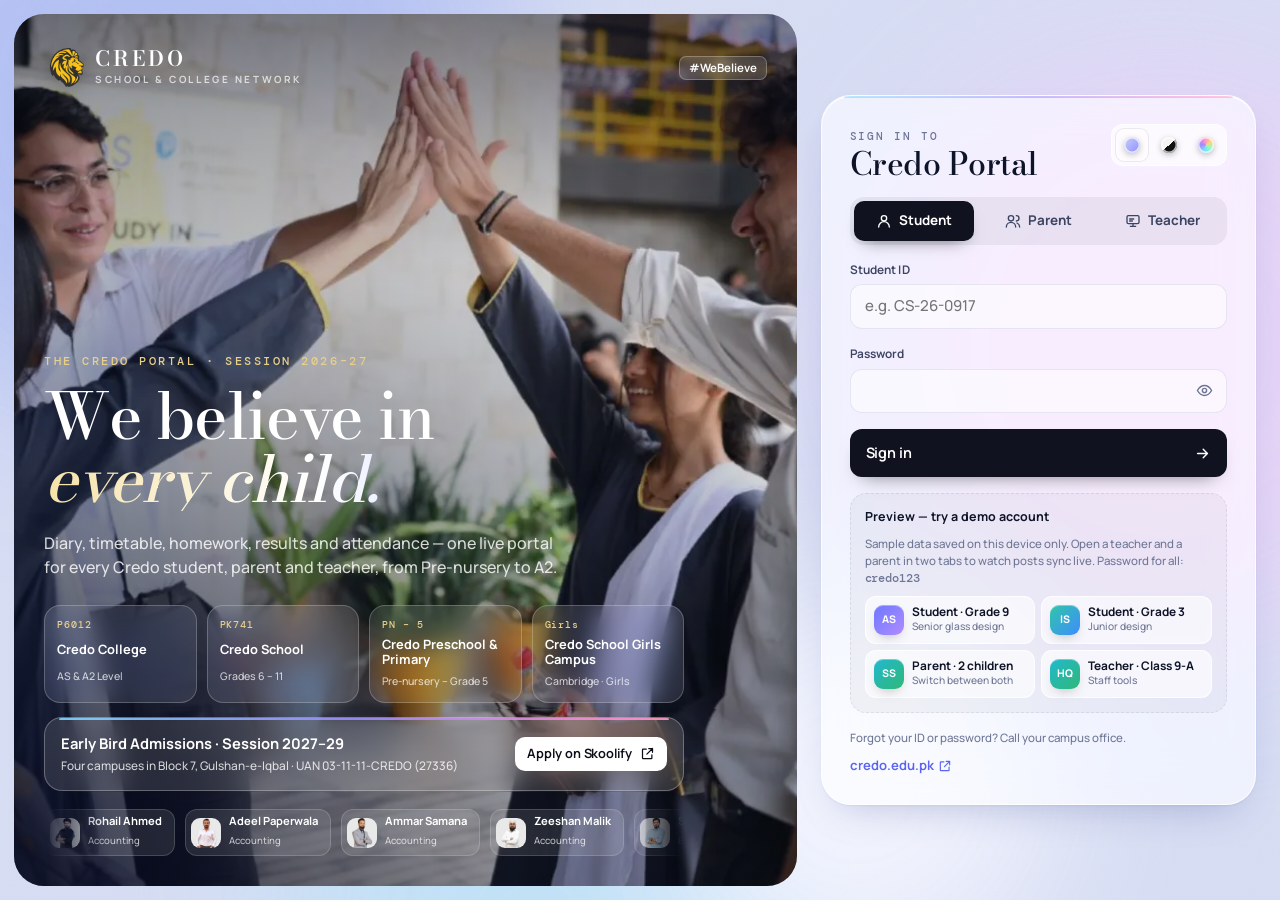
==== commit 57692266: "Rebuild Credo as a portal-only app with senior glass and junior designs - Remove the marketing websi" ====
--- a/index.html
+++ b/index.html
@@ -1,217 +1,40 @@
 <!doctype html>
-<html lang="en">
+<html lang="en" data-skin="senior" data-theme="mist">
 <head>
 <meta charset="utf-8">
 <meta name="viewport" content="width=device-width, initial-scale=1, viewport-fit=cover">
-<title>Credo School &amp; College Network — Cambridge education, Karachi</title>
-<meta name="description" content="Credo School & College Network, Gulshan-e-Iqbal, Karachi: Preschool & Primary, Middle & O Level, Girls Campus and Credo College A Levels. Cambridge centres P6012 & PK741. #WeBelieve">
-<meta name="theme-color" content="#f8f5ef">
+<title>Credo Portal · Students, Parents & Teachers</title>
+<meta name="description" content="The Credo Portal for the Credo School & College Network, Karachi: daily diary, timetable, homework, notes, results, attendance and emergency notes for students, parents and teachers.">
+<meta name="theme-color" content="#d9e0f5">
 <link rel="canonical" href="https://credoschoolingsystem.nexlyr.solutions/">
 <meta property="og:type" content="website">
-<meta property="og:title" content="Credo School & College Network · We believe.">
-<meta property="og:description" content="From pre-nursery to A2 — four Cambridge campuses in Gulshan-e-Iqbal, Karachi.">
+<meta property="og:title" content="Credo Portal · Students, Parents & Teachers">
+<meta property="og:description" content="Diary, timetable, homework, results and attendance for every Credo family — connected, live.">
 <meta property="og:image" content="https://credoschoolingsystem.nexlyr.solutions/assets/img/og.jpg">
 <meta name="twitter:card" content="summary_large_image">
 <link rel="icon" href="assets/img/brand/favicon.png" type="image/png">
 <link rel="apple-touch-icon" href="assets/img/brand/apple-touch-icon.png">
+<link rel="preload" href="assets/fonts/manrope-latin-wght-normal.woff2" as="font" type="font/woff2" crossorigin>
 <link rel="preload" href="assets/fonts/bodoni-moda-latin-500-normal.woff2" as="font" type="font/woff2" crossorigin>
-<link rel="preload" href="assets/fonts/manrope-latin-wght-normal.woff2" as="font" type="font/woff2" crossorigin>
-<link rel="preload" href="assets/img/photos/college-highfive.webp" as="image">
-<link rel="stylesheet" href="assets/css/core.css">
-<link rel="stylesheet" href="assets/css/site.css">
-<script>document.documentElement.classList.add('js');try{var t=JSON.parse(localStorage.getItem('credo:theme'));if(t)document.documentElement.dataset.theme=t}catch(e){}</script>
-<script type="application/ld+json">{"@context":"https://schema.org","@type":"EducationalOrganization","name":"Credo School & College Network","foundingDate":"2017","url":"https://credoschoolingsystem.nexlyr.solutions/","logo":"https://credoschoolingsystem.nexlyr.solutions/assets/img/brand/lion-navy.webp","address":{"@type":"PostalAddress","streetAddress":"E-136–141, Main Abul Hasan Isphahani Road, Block 7, Gulshan-e-Iqbal","addressLocality":"Karachi","addressCountry":"PK"},"telephone":"+92-339-1127336","email":"info@credo.edu.pk","sameAs":["https://www.instagram.com/credo_college/","https://www.facebook.com/CredoCollege/","https://twitter.com/college_credo"]}</script>
+<link rel="stylesheet" href="assets/css/portal.css">
+<script>
+  /* paint the saved look before anything renders */
+  (function () {
+    var d = document.documentElement;
+    d.classList.add('js');
+    try {
+      var s = JSON.parse(localStorage.getItem('credo:look') || '{}');
+      d.dataset.skin = s.skin || 'senior';
+      d.dataset.theme = (d.dataset.skin === 'junior' ? s.junior : s.senior) || (d.dataset.skin === 'junior' ? 'night' : 'mist');
+    } catch (e) {}
+  })();
+</script>
 </head>
-<body data-page="home">
+<body>
+<div class="backdrop" aria-hidden="true"><i class="b1"></i><i class="b2"></i><i class="b3"></i><i class="b4"></i><span class="grain"></span></div>
+<div id="root"><noscript><p style="padding:2rem;font-family:sans-serif">The Credo Portal needs JavaScript turned on.</p></noscript></div>
 <script src="assets/js/data.js"></script>
-<script src="assets/js/core.js"></script>
-
-<main id="main">
-  <!-- HERO -->
-  <section class="hero" aria-labelledby="hero-title">
-    <img class="hero-watermark" src="assets/img/brand/lion-navy-lg.webp" alt="" aria-hidden="true">
-    <div class="wrap hero-grid">
-      <div>
-        <div class="hero-kicker">
-          <span class="chip"><span class="dot"></span>Early Bird Admissions · 2027–29</span>
-          <span class="chip">Cambridge · P6012 · PK741</span>
-        </div>
-        <h1 id="hero-title"><span class="l1">We believe</span><span class="rot" aria-live="off"><span class="on">in every child.</span><span>in character.</span><span class="gold">in no tuition.</span><span>in leaders.</span><span class="gold">in you.</span></span></h1>
-        <p class="lede">Credo is four Cambridge campuses in Block 7, Gulshan-e-Iqbal — one family that carries a child from the first day of pre-nursery to the final paper of A2.</p>
-        <div class="hero-cta">
-          <a class="btn btn-primary" href="admissions">Apply for admission<span class="ic"><svg viewBox="0 0 24 24" fill="none" stroke="currentColor" stroke-width="2" stroke-linecap="round" stroke-linejoin="round"><path d="M5 12h14M13 6l6 6-6 6"/></svg></span></a>
-          <a class="btn" href="campuses">Explore the campuses<span class="ic"><svg viewBox="0 0 24 24" fill="none" stroke="currentColor" stroke-width="2" stroke-linecap="round" stroke-linejoin="round"><path d="M5 12h14M13 6l6 6-6 6"/></svg></span></a>
-        </div>
-      </div>
-      <div class="stack" id="stack" aria-label="Credo campuses">
-        <div class="stack-float f1 glass-3"><span class="ico">A*</span><div><b>10–100%</b><div class="ink-3" style="font-size:.75rem">merit scholarships · AS</div></div></div>
-        <div class="stack-float f2 glass-3"><span class="ico">4</span><div><b>Campuses</b><div class="ink-3" style="font-size:.75rem">one Block 7 family</div></div></div>
-        <div class="stack-ui"><div class="dots" role="tablist" aria-label="Choose campus"></div></div>
-      </div>
-    </div>
-    <div class="wrap">
-      <div class="facts glass-2" role="list">
-        <div role="listitem"><b>2017</b><span>Founded in Karachi</span></div>
-        <div role="listitem"><b>4</b><span>Campuses in Block 7, Gulshan</span></div>
-        <div role="listitem"><b>2.5 → A2</b><span>Pre-nursery to A Level</span></div>
-        <div role="listitem"><b class="faculty-count">64</b><span>Faculty on Credo’s pages</span></div>
-        <div role="listitem"><b>0</b><span>Tuition needed — by policy</span></div>
-      </div>
-    </div>
-  </section>
-
-  <!-- BELIEFS BAND -->
-  <div class="band marquee" aria-hidden="true">
-    <div class="marquee-track">
-      <span>Excellence</span><span>Empowerment</span><span>Innovation</span><span>#WeBelieve</span><span>Character</span><span>Cambridge</span><span>No tuition</span><span>Leaders of tomorrow</span>
-      <span>Excellence</span><span>Empowerment</span><span>Innovation</span><span>#WeBelieve</span><span>Character</span><span>Cambridge</span><span>No tuition</span><span>Leaders of tomorrow</span>
-    </div>
-  </div>
-
-  <!-- PATHWAY -->
-  <section class="section pathway" id="pathway" aria-labelledby="pw-title">
-    <div class="wrap section-head" data-reveal>
-      <h2 class="h2" id="pw-title">One journey. <span class="accent">Pre-nursery to A2.</span></h2>
-      <p class="lede">Eight stages, three Credo campuses, one standard. Follow the path a Credo child walks — from age two and a half to university.</p>
-    </div>
-    <div class="pw-viewport" id="pw-viewport">
-      <div class="pw-track" id="pw-track"><div class="pw-line" aria-hidden="true"></div></div>
-    </div>
-    <div class="pw-progress" aria-hidden="true"><i id="pw-progress"></i></div>
-  </section>
-
-  <!-- CAMPUSES -->
-  <section class="section" id="campuses" aria-labelledby="cp-title">
-    <div class="wrap">
-      <div class="section-head" data-reveal>
-        <h2 class="h2" id="cp-title">Four campuses, <span class="accent">one family.</span></h2>
-        <p class="lede">Every Credo campus sits within a few minutes of the next in Block 7, Gulshan-e-Iqbal — near Maskan and Disco Bakers.</p>
-      </div>
-      <div class="bento" id="bento"></div>
-    </div>
-  </section>
-
-  <!-- NO TUITION -->
-  <section class="section" id="difference" aria-labelledby="nt-title">
-    <div class="wrap nt">
-      <div class="nt-sticky" data-reveal>
-        <h2 id="nt-title">No tuition. <span>By design.</span></h2>
-        <p class="lede" style="margin-top:var(--space-md)">Credo believes a child simply does not need private tuition when the school provides a durable method of education. Here is the method.</p>
-        <div class="nt-photo"><img src="assets/img/photos/school-whiteboard.webp" alt="A Credo student solving a problem at the whiteboard" loading="lazy" decoding="async"></div>
-      </div>
-      <div class="nt-list">
-        <article class="nt-item glass-2" data-reveal><span class="n">1</span><div><h3>The finest faculty in Karachi</h3><p>If the person teaching the subject is exemplary, there is simply no need for a student to visit a coaching centre.</p></div></article>
-        <article class="nt-item glass-2" data-reveal><span class="n">2</span><div><h3>The syllabus restarts every year</h3><p>Most schools spread O Level over three years. At Credo the syllabus begins from scratch each year, so knowledge is reinforced again and again.</p></div></article>
-        <article class="nt-item glass-2" data-reveal><span class="n">3</span><div><h3>Past papers solved — and checked — in school</h3><p>Not simply handed out for home. Only checked answers let a student adjust their effort.</p></div></article>
-        <article class="nt-item glass-2" data-reveal><span class="n">4</span><div><h3>Study kits &amp; revision workshops</h3><p>Teachers’ notes, booklets and handouts all year; after the mocks, mandatory subject workshops instead of preparatory leave.</p></div></article>
-        <article class="nt-item glass-2" data-reveal><span class="n">5</span><div><h3>90% attendance, every month</h3><p>The one thing Credo asks of parents: regular attendance and committed home study. The rest is the school’s promise.</p></div></article>
-        <a class="link" href="academics#policies" data-reveal style="justify-self:start;margin-top:var(--space-sm)">How Credo teaches <svg width="16" height="16" viewBox="0 0 24 24" fill="none" stroke="currentColor" stroke-width="2" stroke-linecap="round"><path d="M5 12h14M13 6l6 6-6 6"/></svg></a>
-      </div>
-    </div>
-  </section>
-
-  <!-- FACULTY WALL -->
-  <section class="section" aria-labelledby="fw-title">
-    <div class="wrap section-head" data-reveal>
-      <h2 class="h2" id="fw-title">The people behind <span class="accent">the promise.</span></h2>
-      <p class="lede">Karachi’s best-known Cambridge teachers, across Accounting, Business, Economics, the Sciences, Mathematics, Computer Science and the Humanities.</p>
-    </div>
-    <div class="fwall">
-      <div class="marquee"><div class="marquee-track" id="fw-a"></div></div>
-      <div class="marquee reverse"><div class="marquee-track" id="fw-b"></div></div>
-    </div>
-    <div class="wrap" style="margin-top:var(--space-lg)"><a class="btn" href="faculty">Meet the full faculty<span class="ic"><svg viewBox="0 0 24 24" fill="none" stroke="currentColor" stroke-width="2" stroke-linecap="round" stroke-linejoin="round"><path d="M5 12h14M13 6l6 6-6 6"/></svg></span></a></div>
-  </section>
-
-  <!-- DEAN -->
-  <section class="section-tight" aria-labelledby="dean-title">
-    <div class="wrap">
-      <div class="dean glass-2 gold-edge" data-reveal>
-        <div class="dean-photo"><img src="assets/img/photos/dean-razi-nawab.webp" alt="Air Vice Marshal (R) Syed Razi-ul-Hasan Nawab" loading="lazy" decoding="async"></div>
-        <div>
-          <span class="eyebrow" id="dean-title">Message from the Dean &amp; Director</span>
-          <blockquote style="margin-top:var(--space-sm)">Let go of your aims in our hands. Let the “Credo Team” contribute in empowering your child to become a better human being.</blockquote>
-          <cite><b>AVM (R) Syed Razi-ul-Hasan Nawab, HI-M</b><span>Dean &amp; Director · Credo</span></cite>
-          <a class="link" href="about#dean" style="margin-top:var(--space-md)">Read the full message <svg width="16" height="16" viewBox="0 0 24 24" fill="none" stroke="currentColor" stroke-width="2" stroke-linecap="round"><path d="M5 12h14M13 6l6 6-6 6"/></svg></a>
-        </div>
-      </div>
-    </div>
-  </section>
-
-  <!-- HOUSES -->
-  <section class="section" aria-labelledby="hs-title">
-    <div class="wrap">
-      <div class="section-head center" data-reveal>
-        <h2 class="h2" id="hs-title">Cave. Congo. <span class="accent">Cape.</span></h2>
-        <p class="lede">Three houses, one rivalry worth having — debates, sports and challenges that build school spirit on every campus.</p>
-      </div>
-      <div class="houses" id="houses"></div>
-    </div>
-  </section>
-
-  <!-- PORTAL TEASER -->
-  <section class="section" aria-labelledby="pt-title">
-    <div class="wrap pt">
-      <div data-reveal>
-        <h2 class="h2" id="pt-title">The school day, <span class="accent">in your pocket.</span></h2>
-        <p class="lede" style="margin-top:var(--space-sm)">The Credo Portal keeps students, parents and teachers on the same page — the daily diary, timetable, assignments, notes, results and urgent notices, synced the moment a teacher posts.</p>
-        <div class="pt-roles">
-          <a href="portal#student" class="glass"><span class="ri">ST</span><div><b>Students</b><small>Diary, timetable, assignments, notes</small></div><svg width="18" height="18" viewBox="0 0 24 24" fill="none" stroke="currentColor" stroke-width="2" stroke-linecap="round"><path d="M5 12h14M13 6l6 6-6 6"/></svg></a>
-          <a href="portal#parent" class="glass"><span class="ri">PA</span><div><b>Parents</b><small>Progress, results, attendance, sign the diary</small></div><svg width="18" height="18" viewBox="0 0 24 24" fill="none" stroke="currentColor" stroke-width="2" stroke-linecap="round"><path d="M5 12h14M13 6l6 6-6 6"/></svg></a>
-          <a href="portal#teacher" class="glass"><span class="ri">TE</span><div><b>Teachers</b><small>Post diary, homework, marks, notices</small></div><svg width="18" height="18" viewBox="0 0 24 24" fill="none" stroke="currentColor" stroke-width="2" stroke-linecap="round"><path d="M5 12h14M13 6l6 6-6 6"/></svg></a>
-        </div>
-      </div>
-      <div class="pt-board glass-2 gold-edge" data-reveal data-tilt="4" aria-label="Portal preview with sample data">
-        <div class="pt-alert"><b>Emergency note</b> Sample: early dismissal at 12:30 today — please collect your child.</div>
-        <div class="pt-row">
-          <div class="pt-tile"><div class="lbl"><span>Daily diary</span><span>Today</span></div>
-            <ul class="pt-diary"><li><span class="subj">MATH</span>Exercise 7.2, Q1–12</li><li><span class="subj">ENG</span>Read chapter 4, summary</li><li><span class="subj">PHY</span>Bring lab journal</li></ul></div>
-          <div class="pt-tile"><div class="lbl"><span>Results</span><span>Term 1</span></div><div class="pt-bars"><i style="height:82%"></i><i style="height:64%"></i><i style="height:91%"></i><i style="height:73%"></i><i style="height:86%"></i></div></div>
-        </div>
-        <div class="pt-tile"><div class="lbl"><span>Timetable</span><span>Monday</span></div><div class="pt-tt"><span>ENG</span><span>MATH</span><span class="now">PHY</span><span>BREAK</span><span>CHEM</span><span>ISL</span></div></div>
-      </div>
-    </div>
-  </section>
-
-  <!-- VOICES -->
-  <section class="section-tight" aria-labelledby="vc-title">
-    <div class="wrap">
-      <div class="section-head" data-reveal><h2 class="h2" id="vc-title">In their <span class="accent">words.</span></h2></div>
-      <div class="grid cols-3" id="voices"></div>
-    </div>
-  </section>
-
-  <!-- PLACEMENTS -->
-  <section class="section-tight unis" aria-labelledby="un-title">
-    <div class="wrap section-head" data-reveal>
-      <h2 class="h2" id="un-title">From Block 7 <span class="accent">to the world.</span></h2>
-      <p class="lede">Credo College graduates have been placed at leading universities in Pakistan and abroad.</p>
-    </div>
-    <div class="marquee"><div class="marquee-track" id="uni-a"></div></div>
-    <div class="marquee reverse" style="margin-top:12px"><div class="marquee-track" id="uni-b"></div></div>
-  </section>
-
-  <!-- CTA -->
-  <section class="section" aria-labelledby="cta-title">
-    <div class="wrap">
-      <div class="cta" data-reveal>
-        <img src="assets/img/photos/college-graduates.webp" alt="" loading="lazy" decoding="async">
-        <span class="chip"><span class="dot"></span>Early Bird Admissions · Session 2027–29</span>
-        <h2 id="cta-title" style="margin-top:var(--space-md)">Your child’s place <span>is waiting.</span></h2>
-        <p>Admissions are open across the network — Preschool &amp; Primary, Middle &amp; O Levels, the Girls Campus and Credo College A Levels.</p>
-        <div class="hero-cta">
-          <a class="btn btn-gold" href="admissions">Start your application<span class="ic"><svg viewBox="0 0 24 24" fill="none" stroke="currentColor" stroke-width="2" stroke-linecap="round" stroke-linejoin="round"><path d="M5 12h14M13 6l6 6-6 6"/></svg></span></a>
-          <a class="btn" href="contact" style="--b-ink:var(--white);--b-bg:oklch(100% 0 0 / .12);border-color:oklch(100% 0 0 / .25)">Book a campus tour<span class="ic" style="background:var(--white);color:var(--brand-navy-deep)"><svg viewBox="0 0 24 24" fill="none" stroke="currentColor" stroke-width="2" stroke-linecap="round" stroke-linejoin="round"><path d="M5 12h14M13 6l6 6-6 6"/></svg></span></a>
-        </div>
-      </div>
-    </div>
-  </section>
-</main>
-<div id="footer"></div>
-
-<script src="assets/vendor/gsap.min.js" defer></script>
-<script src="assets/vendor/ScrollTrigger.min.js" defer></script>
-<script src="assets/vendor/lenis.min.js" defer></script>
-<script src="assets/js/pages.js" defer></script>
+<script src="assets/js/portal-config.js"></script>
+<script src="assets/js/portal.js"></script>
 </body>
 </html>
--- a/assets/css/portal.css
+++ b/assets/css/portal.css
@@ -0,0 +1,812 @@
+/* ============================================================================
+   CREDO PORTAL · portal.css
+   Two designs, five looks:
+     senior  (Grade 6+, parents of seniors, teachers) — glass
+       · mist   soft periwinkle glass        (light)
+       · mono   silver glass with ink cards  (light)
+       · prism  holographic dark glass       (dark)
+     junior  (Pre-nursery – Grade 5) — sticky notes & folders
+       · day    cream paper                  (light)
+       · night  deep navy                    (dark)
+   Designed & developed by Nexlyr Solutions.
+   ============================================================================ */
+
+/* ---------- fonts (self-hosted) ---------- */
+@font-face { font-family: 'Manrope'; src: url('../fonts/manrope-latin-wght-normal.woff2') format('woff2'); font-weight: 200 800; font-display: swap; }
+@font-face { font-family: 'Bodoni Moda'; src: url('../fonts/bodoni-moda-latin-500-normal.woff2') format('woff2'); font-weight: 500; font-display: swap; }
+@font-face { font-family: 'Bodoni Moda'; src: url('../fonts/bodoni-moda-latin-600-normal.woff2') format('woff2'); font-weight: 600; font-display: swap; }
+@font-face { font-family: 'Bodoni Moda'; src: url('../fonts/bodoni-moda-latin-700-normal.woff2') format('woff2'); font-weight: 700; font-display: swap; }
+@font-face { font-family: 'DM Mono'; src: url('../fonts/dm-mono-latin-400-normal.woff2') format('woff2'); font-weight: 400; font-display: swap; }
+@font-face { font-family: 'DM Mono'; src: url('../fonts/dm-mono-latin-500-normal.woff2') format('woff2'); font-weight: 500; font-display: swap; }
+@font-face { font-family: 'Fredoka'; src: url('../fonts/fredoka-latin-wght-normal.woff2') format('woff2'); font-weight: 300 700; font-display: swap; }
+
+/* ---------- tokens ---------- */
+:root {
+  --f-ui: 'Manrope', ui-sans-serif, system-ui, sans-serif;
+  --f-display: 'Bodoni Moda', 'Didot', Georgia, serif;
+  --f-mono: 'DM Mono', ui-monospace, monospace;
+  --r-xl: 30px; --r-lg: 22px; --r-md: 16px; --r-sm: 12px; --r-xs: 8px;
+  --ease: cubic-bezier(.22, 1, .36, 1);
+  --spring: cubic-bezier(.34, 1.56, .64, 1);
+  --blur: 22px;
+  --gold: #c9a24a; --gold-2: #e8cf8a; --navy: #14234b; --crimson: #b3263a;
+  --holo: linear-gradient(115deg, #7fd8ff 0%, #9d8bff 22%, #ff8fd1 42%, #ffd27a 60%, #8affc8 78%, #7fd8ff 100%);
+  --holo-soft: linear-gradient(115deg, rgba(127,216,255,.55), rgba(157,139,255,.55), rgba(255,143,209,.5), rgba(255,210,122,.5), rgba(138,255,200,.5));
+  color-scheme: light;
+}
+
+/* senior · mist (FundFlow-like periwinkle glass) */
+[data-skin="senior"][data-theme="mist"] {
+  --bg: #d6ddf3; --b1: #aebcf2; --b2: #e6d2f7; --b3: #bfe1f6; --b4: #f6f7ff;
+  --ink: #0e1427; --ink-2: #3c4462; --ink-3: #6e7695; --line: rgba(24, 34, 84, .09);
+  --glass: rgba(255, 255, 255, .40); --glass-2: rgba(255, 255, 255, .62); --edge: rgba(255, 255, 255, .78); --hi: rgba(255, 255, 255, .9);
+  --shadow: 0 1px 2px rgba(30, 40, 100, .06), 0 18px 40px -18px rgba(40, 50, 130, .28);
+  --accent: #5b63f2; --accent-g: linear-gradient(135deg, #6c79ff 0%, #9a7dff 55%, #c39bff 100%); --on-accent: #fff;
+  --solid: #10131f; --on-solid: #fff; --field: rgba(255, 255, 255, .55);
+  --ok: #17915d; --warn: #b7700c; --bad: #d23a4f; --info: #3d6be0;
+  --frame: rgba(255, 255, 255, .26);
+}
+/* senior · mono (iDraft-like silver glass + ink cards) */
+[data-skin="senior"][data-theme="mono"] {
+  --bg: #e4e4e6; --b1: #ffffff; --b2: #cfcfd3; --b3: #f4f4f6; --b4: #bdbdc2;
+  --ink: #0a0a0b; --ink-2: #3b3b40; --ink-3: #75757d; --line: rgba(0, 0, 0, .08);
+  --glass: rgba(255, 255, 255, .5); --glass-2: rgba(255, 255, 255, .78); --edge: rgba(255, 255, 255, .9); --hi: #fff;
+  --shadow: 0 1px 2px rgba(0, 0, 0, .05), 0 22px 44px -22px rgba(0, 0, 0, .3);
+  --accent: #111; --accent-g: linear-gradient(135deg, #1b1b1e, #3a3a40); --on-accent: #fff;
+  --solid: #121214; --on-solid: #fff; --field: rgba(255, 255, 255, .7);
+  --ok: #138a52; --warn: #a3620a; --bad: #c4283c; --info: #2d55c8;
+  --frame: rgba(255, 255, 255, .34);
+}
+/* senior · prism (holographic dark glass) */
+[data-skin="senior"][data-theme="prism"] {
+  color-scheme: dark;
+  --bg: #090a10; --b1: #13323c; --b2: #2a1b4f; --b3: #3c1730; --b4: #1b2244;
+  --ink: #f4f5fa; --ink-2: rgba(232, 236, 252, .74); --ink-3: rgba(214, 220, 245, .48); --line: rgba(255, 255, 255, .08);
+  --glass: rgba(255, 255, 255, .045); --glass-2: rgba(255, 255, 255, .085); --edge: rgba(255, 255, 255, .13); --hi: rgba(255, 255, 255, .22);
+  --shadow: 0 1px 0 rgba(255, 255, 255, .04), 0 30px 60px -30px rgba(0, 0, 0, .8);
+  --accent: #a99cff; --accent-g: var(--holo); --on-accent: #0b0c12;
+  --solid: #f2f3f8; --on-solid: #0b0c12; --field: rgba(255, 255, 255, .06);
+  --ok: #52d69a; --warn: #f2b45a; --bad: #ff6b7f; --info: #7fb2ff;
+  --frame: rgba(255, 255, 255, .03);
+}
+/* junior · day */
+[data-skin="junior"][data-theme="day"] {
+  --f-ui: 'Fredoka', 'Manrope', ui-rounded, system-ui, sans-serif;
+  --bg: #fff3e2; --b1: #ffc98f; --b2: #a9d4ff; --b3: #ffe98a; --b4: #ffb3d4;
+  --ink: #1f2547; --ink-2: #48506f; --ink-3: #7f86a3; --line: rgba(31, 37, 71, .1);
+  --glass: rgba(255, 255, 255, .5); --glass-2: rgba(255, 255, 255, .78); --edge: rgba(255, 255, 255, .9); --hi: #fff;
+  --shadow: 0 2px 0 rgba(31, 37, 71, .04), 0 20px 40px -20px rgba(120, 70, 20, .3);
+  --accent: #ff8a1f; --accent-g: linear-gradient(135deg, #ffb238, #ff7a1a); --on-accent: #fff;
+  --solid: #1f2547; --on-solid: #fff; --field: rgba(255, 255, 255, .8);
+  --ok: #1fa864; --warn: #d98a00; --bad: #e5484d; --info: #3e7bff;
+  --frame: rgba(255, 255, 255, .3);
+}
+/* junior · night (NoteWise-like) */
+[data-skin="junior"][data-theme="night"] {
+  color-scheme: dark;
+  --f-ui: 'Fredoka', 'Manrope', ui-rounded, system-ui, sans-serif;
+  --bg: #0f1628; --b1: #f08a24; --b2: #2f7bff; --b3: #ffcc33; --b4: #7b5cff;
+  --ink: #f5f7ff; --ink-2: rgba(230, 236, 255, .76); --ink-3: rgba(210, 218, 245, .5); --line: rgba(255, 255, 255, .09);
+  --glass: rgba(34, 46, 76, .5); --glass-2: rgba(52, 66, 102, .55); --edge: rgba(255, 255, 255, .12); --hi: rgba(255, 255, 255, .16);
+  --shadow: 0 1px 0 rgba(255, 255, 255, .04), 0 26px 50px -24px rgba(0, 0, 0, .7);
+  --accent: #ffb238; --accent-g: linear-gradient(135deg, #ffc046, #ff8a1f); --on-accent: #1b1300;
+  --solid: #f5f7ff; --on-solid: #121a2e; --field: rgba(255, 255, 255, .07);
+  --ok: #4fd18b; --warn: #ffc34d; --bad: #ff6b7f; --info: #6aa8ff;
+  --frame: rgba(20, 28, 50, .35);
+}
+
+/* ---------- base ---------- */
+*, *::before, *::after { box-sizing: border-box; }
+html { -webkit-text-size-adjust: 100%; background: var(--bg); transition: background-color .6s var(--ease); }
+body { margin: 0; min-height: 100dvh; font: 500 15px/1.5 var(--f-ui); color: var(--ink); -webkit-font-smoothing: antialiased; overflow-x: hidden; }
+[data-skin="junior"] body { font-size: 16px; }
+img, svg { display: block; max-width: 100%; }
+button, input, select, textarea { font: inherit; color: inherit; }
+button { cursor: pointer; background: none; border: 0; padding: 0; }
+a { color: inherit; text-decoration: none; }
+h1, h2, h3, h4, p { margin: 0; }
+:focus-visible { outline: 2px solid var(--accent); outline-offset: 2px; border-radius: 8px; }
+::selection { background: color-mix(in srgb, var(--accent) 30%, transparent); }
+.sr { position: absolute; width: 1px; height: 1px; overflow: hidden; clip: rect(0 0 0 0); white-space: nowrap; }
+.mono { font-family: var(--f-mono); letter-spacing: -.01em; }
+.display { font-family: var(--f-display); font-weight: 500; letter-spacing: -.01em; line-height: 1.02; }
+[data-skin="junior"] .display { font-family: var(--f-ui); font-weight: 600; letter-spacing: -.02em; }
+.muted { color: var(--ink-2); } .faint { color: var(--ink-3); }
+.svg-ic { width: 18px; height: 18px; flex: none; }
+
+/* ---------- living backdrop ---------- */
+.backdrop { position: fixed; inset: 0; z-index: -1; overflow: hidden; background: var(--bg); transition: background-color .6s var(--ease); }
+.backdrop i { position: absolute; border-radius: 50%; filter: blur(80px); opacity: .9; will-change: transform; transition: background-color .8s var(--ease); }
+.backdrop .b1 { width: 52vmax; height: 52vmax; left: -12vmax; top: -18vmax; background: var(--b1); animation: drift1 26s ease-in-out infinite alternate; }
+.backdrop .b2 { width: 46vmax; height: 46vmax; right: -14vmax; top: 4vmax; background: var(--b2); animation: drift2 30s ease-in-out infinite alternate; }
+.backdrop .b3 { width: 40vmax; height: 40vmax; left: 22vmax; bottom: -22vmax; background: var(--b3); animation: drift3 34s ease-in-out infinite alternate; }
+.backdrop .b4 { width: 30vmax; height: 30vmax; right: 18vmax; bottom: -6vmax; background: var(--b4); animation: drift1 38s ease-in-out infinite alternate-reverse; }
+[data-theme="prism"] .backdrop i { opacity: .75; }
+[data-theme="prism"] .backdrop .b4 { width: 120vmax; height: 16vmax; left: -10vmax; right: auto; top: 34vh; bottom: auto; border-radius: 40%; background: var(--holo); opacity: .16; filter: blur(60px); transform: rotate(-18deg); animation: streak 18s ease-in-out infinite alternate; }
+[data-skin="junior"] .backdrop i { border-radius: 28%; filter: blur(70px); }
+[data-theme="night"] .backdrop i { opacity: .32; }
+[data-theme="day"] .backdrop i { opacity: .55; }
+.backdrop .grain { position: absolute; inset: -50%; opacity: .07; mix-blend-mode: overlay; background-image: url("data:image/svg+xml,%3Csvg xmlns='http://www.w3.org/2000/svg' width='160' height='160'%3E%3Cfilter id='n'%3E%3CfeTurbulence type='fractalNoise' baseFrequency='.9' numOctaves='2' stitchTiles='stitch'/%3E%3C/filter%3E%3Crect width='100%25' height='100%25' filter='url(%23n)'/%3E%3C/svg%3E"); }
+[data-skin="junior"] .backdrop::after { content: ""; position: absolute; inset: 0; background-image: radial-gradient(circle, var(--ink-3) 1.2px, transparent 1.6px); background-size: 46px 46px; opacity: .25; mask-image: radial-gradient(ellipse at center, #000 30%, transparent 75%); }
+@keyframes drift1 { to { transform: translate3d(8vmax, 6vmax, 0) scale(1.08); } }
+@keyframes drift2 { to { transform: translate3d(-10vmax, 8vmax, 0) scale(.94); } }
+@keyframes drift3 { to { transform: translate3d(6vmax, -8vmax, 0) scale(1.1); } }
+@keyframes streak { to { transform: rotate(-12deg) translate3d(6vmax, 4vmax, 0); } }
+
+/* ---------- glass ---------- */
+.glass {
+  position: relative; background: var(--glass); border: 1px solid var(--edge); border-radius: var(--r-lg);
+  -webkit-backdrop-filter: blur(var(--blur)) saturate(170%); backdrop-filter: blur(var(--blur)) saturate(170%);
+  box-shadow: inset 0 1px 0 var(--hi), var(--shadow);
+  transition: background-color .5s var(--ease), border-color .5s var(--ease), box-shadow .4s var(--ease), transform .4s var(--ease);
+}
+.glass.strong { background: var(--glass-2); }
+.spot::before { content: ""; position: absolute; inset: 0; border-radius: inherit; pointer-events: none; opacity: 0; transition: opacity .35s var(--ease);
+  background: radial-gradient(420px circle at var(--mx, 50%) var(--my, 50%), color-mix(in srgb, var(--hi) 55%, transparent), transparent 60%); }
+.spot:hover::before { opacity: 1; }
+[data-theme="prism"] .glass::after { content: ""; position: absolute; inset: -1px; border-radius: inherit; padding: 1px; pointer-events: none;
+  background: linear-gradient(160deg, rgba(255,255,255,.28), rgba(255,255,255,.02) 40%, rgba(255,255,255,0) 60%, rgba(160,140,255,.25));
+  -webkit-mask: linear-gradient(#000 0 0) content-box, linear-gradient(#000 0 0); -webkit-mask-composite: xor; mask-composite: exclude; }
+
+/* ---------- prism stripe — state feedback ---------- */
+.prism-line { position: absolute; left: 22px; right: 22px; top: 0; height: 2px; border-radius: 2px; z-index: 5; pointer-events: none;
+  background: var(--holo); background-size: 220% 100%; opacity: .55; animation: holo 7s linear infinite; transition: height .3s var(--ease), opacity .3s, filter .3s, box-shadow .3s; }
+.prism-line[data-state="busy"] { height: 3px; opacity: 1; animation-duration: .9s; box-shadow: 0 0 18px rgba(160, 150, 255, .7); }
+.prism-line[data-state="ok"] { height: 3px; opacity: 1; background: linear-gradient(90deg, transparent, var(--ok), #9ff5c9, var(--ok), transparent); background-size: 220% 100%; box-shadow: 0 0 18px color-mix(in srgb, var(--ok) 70%, transparent); }
+.prism-line[data-state="error"] { height: 3px; opacity: 1; background: linear-gradient(90deg, transparent, var(--bad), #ffb3bf, var(--bad), transparent); background-size: 220% 100%; box-shadow: 0 0 18px color-mix(in srgb, var(--bad) 70%, transparent); }
+.prism-line[data-state="live"] { height: 3px; opacity: 1; animation-duration: 1.4s; }
+@keyframes holo { to { background-position: -220% 0; } }
+
+/* ---------- buttons (rounded rectangles, never capsules) ---------- */
+.btn { display: inline-flex; align-items: center; justify-content: center; gap: 8px; min-height: 42px; padding: 0 16px; border-radius: var(--r-sm); font-weight: 650; font-size: .9rem; letter-spacing: -.005em; white-space: nowrap; transition: transform .25s var(--spring), background-color .3s, box-shadow .3s, opacity .2s; position: relative; overflow: hidden; }
+.btn:active { transform: scale(.97); }
+.btn svg { width: 17px; height: 17px; }
+.btn-solid { background: var(--solid); color: var(--on-solid); box-shadow: 0 10px 20px -12px rgba(0, 0, 0, .55); }
+.btn-solid:hover { box-shadow: 0 14px 26px -12px rgba(0, 0, 0, .6); transform: translateY(-1px); }
+.btn-accent { background: var(--accent-g); color: var(--on-accent); box-shadow: 0 12px 24px -12px color-mix(in srgb, var(--accent) 80%, transparent); }
+.btn-accent:hover { transform: translateY(-1px); filter: saturate(1.15); }
+.btn-ghost { background: var(--glass-2); border: 1px solid var(--edge); }
+.btn-ghost:hover { background: var(--field); }
+.btn-danger { background: var(--bad); color: #fff; }
+.btn-sm { min-height: 34px; padding: 0 12px; font-size: .8rem; border-radius: 10px; }
+.btn-sm svg { width: 15px; height: 15px; }
+.btn-block { width: 100%; }
+.btn.is-busy { pointer-events: none; }
+.btn.is-busy::after { content: ""; position: absolute; inset: 0; background: linear-gradient(90deg, transparent, rgba(255,255,255,.35), transparent); animation: sweep 1s linear infinite; }
+@keyframes sweep { from { transform: translateX(-100%); } to { transform: translateX(100%); } }
+.icon-btn { width: 40px; height: 40px; display: inline-grid; place-items: center; border-radius: var(--r-sm); background: var(--glass-2); border: 1px solid var(--edge); position: relative; transition: transform .25s var(--spring), background-color .3s; flex: none; }
+.icon-btn:hover { transform: translateY(-1px); }
+.icon-btn svg { width: 18px; height: 18px; }
+.icon-btn .pip { position: absolute; top: 8px; right: 9px; width: 8px; height: 8px; border-radius: 50%; background: var(--bad); box-shadow: 0 0 0 2px var(--glass-2); animation: pulse 2s infinite; }
+@keyframes pulse { 50% { transform: scale(1.35); } }
+.link { color: var(--accent); font-weight: 650; font-size: .82rem; display: inline-flex; align-items: center; gap: 4px; }
+[data-theme="mono"] .link { color: var(--ink); text-decoration: underline; text-underline-offset: 3px; }
+.link svg { width: 14px; height: 14px; transition: transform .25s var(--ease); }
+.link:hover svg { transform: translateX(3px); }
+
+/* tags (status labels) */
+.tag { display: inline-flex; align-items: center; gap: 5px; height: 24px; padding: 0 9px; border-radius: 7px; font-size: .72rem; font-weight: 650; white-space: nowrap; background: color-mix(in srgb, var(--ink) 7%, transparent); color: var(--ink-2); }
+.tag svg { width: 12px; height: 12px; }
+.tag.ok { background: color-mix(in srgb, var(--ok) 16%, transparent); color: var(--ok); }
+.tag.warn { background: color-mix(in srgb, var(--warn) 17%, transparent); color: var(--warn); }
+.tag.bad { background: color-mix(in srgb, var(--bad) 15%, transparent); color: var(--bad); }
+.tag.info { background: color-mix(in srgb, var(--info) 15%, transparent); color: var(--info); }
+.tag.solid { background: var(--solid); color: var(--on-solid); }
+.count { min-width: 20px; height: 20px; padding: 0 6px; border-radius: 6px; display: inline-grid; place-items: center; font-size: .68rem; font-weight: 700; background: var(--solid); color: var(--on-solid); }
+.sj { display: inline-flex; align-items: center; gap: 7px; font-size: .74rem; font-weight: 650; color: var(--ink-2); white-space: nowrap; }
+.sj::before { content: ""; width: 8px; height: 8px; border-radius: 3px; background: var(--sj); box-shadow: 0 0 0 3px color-mix(in srgb, var(--sj) 22%, transparent); }
+
+/* ---------- form fields ---------- */
+.field { display: grid; gap: 6px; }
+.field label, .lbl { font-size: .74rem; font-weight: 650; color: var(--ink-2); letter-spacing: .01em; }
+.input { width: 100%; min-height: 44px; padding: 10px 14px; border-radius: var(--r-sm); background: var(--field); border: 1px solid var(--line); outline: none; transition: border-color .25s, box-shadow .25s, background-color .3s; }
+textarea.input { resize: vertical; min-height: 80px; }
+select.input { appearance: none; background-image: url("data:image/svg+xml,%3Csvg xmlns='http://www.w3.org/2000/svg' width='12' height='12' viewBox='0 0 24 24' fill='none' stroke='%23889' stroke-width='3' stroke-linecap='round'%3E%3Cpath d='M6 9l6 6 6-6'/%3E%3C/svg%3E"); background-repeat: no-repeat; background-position: right 14px center; padding-right: 36px; }
+[data-theme="prism"] select.input option, [data-theme="night"] select.input option { background: #1a1d2b; }
+.input:focus { border-color: color-mix(in srgb, var(--accent) 60%, transparent); box-shadow: 0 0 0 4px color-mix(in srgb, var(--accent) 16%, transparent); }
+.input[aria-invalid="true"] { border-color: var(--bad); box-shadow: 0 0 0 4px color-mix(in srgb, var(--bad) 14%, transparent); }
+.err { font-size: .74rem; color: var(--bad); min-height: 0; font-weight: 600; }
+.err:empty { display: none; }
+.form-grid { display: grid; grid-template-columns: repeat(2, minmax(0, 1fr)); gap: 12px; }
+.form-grid .full { grid-column: 1 / -1; }
+.seg { display: inline-flex; gap: 3px; padding: 3px; border-radius: 12px; background: color-mix(in srgb, var(--ink) 6%, transparent); flex-wrap: wrap; }
+.seg button, .seg label { min-height: 32px; padding: 0 12px; border-radius: 9px; font-size: .8rem; font-weight: 650; color: var(--ink-2); display: inline-flex; align-items: center; gap: 6px; transition: background-color .25s, color .25s, box-shadow .25s; cursor: pointer; }
+.seg [aria-pressed="true"], .seg [aria-checked="true"], .seg label:has(input:checked) { background: var(--glass-2); color: var(--ink); box-shadow: 0 1px 2px rgba(0,0,0,.08), inset 0 1px 0 var(--hi); }
+.seg input { position: absolute; opacity: 0; pointer-events: none; }
+.seg button:disabled { opacity: .35; cursor: default; }
+
+/* ============================================================================
+   APP FRAME
+   ============================================================================ */
+#root { min-height: 100dvh; }
+.frame { position: relative; max-width: 1480px; margin: 14px auto; min-height: calc(100dvh - 28px); display: grid; grid-template-columns: 252px minmax(0, 1fr); border-radius: var(--r-xl);
+  background: var(--frame); border: 1px solid var(--edge); box-shadow: inset 0 1px 0 var(--hi), 0 40px 80px -40px rgba(0, 0, 0, .35); -webkit-backdrop-filter: blur(10px); backdrop-filter: blur(10px); }
+.frame.boot { animation: frameIn 1s var(--ease) backwards; }
+@keyframes frameIn { from { opacity: 0; transform: scale(.975) translateY(12px); filter: blur(8px); } }
+
+/* sidebar */
+.side { position: sticky; top: 14px; align-self: start; height: calc(100dvh - 28px); padding: 18px 14px; display: flex; flex-direction: column; gap: 18px; border-right: 1px solid var(--line); }
+.brand { display: flex; align-items: center; gap: 11px; padding: 4px 6px; }
+.brand img { width: 34px; height: auto; filter: drop-shadow(0 4px 8px rgba(0,0,0,.18)); }
+.brand b { display: block; font-family: var(--f-display); font-size: 1.32rem; letter-spacing: .14em; line-height: 1; font-weight: 600; }
+.brand small { display: block; font-size: .62rem; letter-spacing: .26em; text-transform: uppercase; color: var(--ink-3); margin-top: 3px; font-weight: 700; }
+[data-skin="junior"] .brand b { font-family: var(--f-ui); letter-spacing: .06em; font-weight: 700; }
+.me { display: flex; align-items: center; gap: 10px; padding: 10px; border-radius: var(--r-md); }
+.me b { display: block; font-size: .86rem; line-height: 1.2; }
+.me b + span { display: block; font-size: .72rem; color: var(--ink-3); white-space: nowrap; overflow: hidden; text-overflow: ellipsis; }
+.avatar { width: 38px; height: 38px; flex: none; border-radius: 12px; display: grid; place-items: center; font-weight: 750; font-size: .8rem; color: #fff; background: var(--av, var(--accent-g)); box-shadow: inset 0 1px 0 rgba(255,255,255,.35), 0 6px 14px -8px rgba(0,0,0,.5); }
+.avatar.sm { width: 30px; height: 30px; border-radius: 9px; font-size: .68rem; }
+.avatar.lg { width: 54px; height: 54px; border-radius: 16px; font-size: 1.05rem; }
+.nav-h { font-size: .66rem; letter-spacing: .16em; text-transform: uppercase; color: var(--ink-3); font-weight: 750; padding: 0 10px; margin-bottom: 6px; }
+.nav { display: grid; gap: 2px; }
+.nav a { position: relative; display: flex; align-items: center; gap: 11px; min-height: 40px; padding: 0 12px; border-radius: 12px; font-size: .86rem; font-weight: 600; color: var(--ink-2); transition: color .25s, background-color .25s; }
+.nav a svg { width: 18px; height: 18px; flex: none; }
+.nav a:hover { color: var(--ink); background: color-mix(in srgb, var(--ink) 5%, transparent); }
+.nav a[aria-current="page"] { color: var(--on-solid); background: var(--solid); box-shadow: 0 10px 20px -12px rgba(0,0,0,.55); }
+.nav a .count { margin-left: auto; background: var(--bad); color: #fff; }
+.side-promo { margin-top: auto; padding: 14px; border-radius: var(--r-md); overflow: hidden; position: relative; color: #fff; min-height: 148px; display: flex; flex-direction: column; justify-content: flex-end; gap: 4px; isolation: isolate; }
+.side-promo img { position: absolute; inset: 0; width: 100%; height: 100%; object-fit: cover; z-index: -2; transition: transform 1.2s var(--ease); }
+.side-promo:hover img { transform: scale(1.06); }
+.side-promo::before { content: ""; position: absolute; inset: 0; z-index: -1; background: linear-gradient(180deg, rgba(8,12,30,.05), rgba(8,12,30,.85)); }
+.side-promo small { font-size: .6rem; letter-spacing: .18em; text-transform: uppercase; opacity: .85; font-weight: 700; }
+.side-promo b { font-family: var(--f-display); font-size: 1.05rem; line-height: 1.15; font-weight: 600; }
+[data-skin="junior"] .side-promo b { font-family: var(--f-ui); }
+.side-promo span { font-size: .72rem; opacity: .9; }
+.side-foot { display: flex; align-items: center; gap: 8px; }
+.preview-note { font-size: .68rem; color: var(--ink-3); line-height: 1.4; padding: 0 6px; }
+.preview-note button { color: var(--accent); font-weight: 700; text-decoration: underline; text-underline-offset: 2px; }
+
+/* main column */
+.main { min-width: 0; display: flex; flex-direction: column; }
+.topbar { position: sticky; top: 14px; z-index: 20; display: flex; align-items: center; gap: 10px; padding: 14px 20px; margin: 0; border-bottom: 1px solid var(--line); border-radius: 0 var(--r-xl) 0 0;
+  background: color-mix(in srgb, var(--bg) 35%, transparent); -webkit-backdrop-filter: blur(18px) saturate(160%); backdrop-filter: blur(18px) saturate(160%); }
+.search { flex: 1; max-width: 420px; display: flex; align-items: center; gap: 10px; height: 42px; padding: 0 12px; border-radius: var(--r-sm); background: var(--field); border: 1px solid var(--line); color: var(--ink-3); font-size: .86rem; cursor: text; transition: border-color .25s; }
+.search:hover { border-color: color-mix(in srgb, var(--accent) 40%, transparent); }
+.search kbd { margin-left: auto; font: 500 .7rem var(--f-mono); padding: 2px 6px; border-radius: 6px; border: 1px solid var(--line); color: var(--ink-3); }
+.tb-right { margin-left: auto; display: flex; align-items: center; gap: 8px; }
+.view-pick { display: flex; align-items: center; gap: 8px; height: 42px; padding: 0 6px 0 12px; border-radius: var(--r-sm); background: var(--glass-2); border: 1px solid var(--edge); font-size: .8rem; color: var(--ink-3); }
+.view-pick b { color: var(--ink); font-weight: 700; }
+.kids { display: flex; gap: 4px; }
+.kids button { display: flex; align-items: center; gap: 7px; height: 32px; padding: 0 10px 0 3px; border-radius: 9px; font-size: .78rem; font-weight: 700; color: var(--ink-2); transition: background-color .25s, color .25s; }
+.kids button[aria-pressed="true"] { background: var(--solid); color: var(--on-solid); }
+.looks { display: flex; gap: 3px; padding: 3px; border-radius: 12px; background: var(--glass-2); border: 1px solid var(--edge); }
+.looks button { width: 34px; height: 34px; border-radius: 9px; display: grid; place-items: center; transition: background-color .25s; }
+.looks button[aria-pressed="true"] { background: var(--field); box-shadow: inset 0 0 0 1px var(--line); }
+.looks i { width: 16px; height: 16px; border-radius: 50%; box-shadow: inset 0 0 0 1.5px rgba(255,255,255,.7), 0 2px 6px rgba(0,0,0,.25); }
+.looks .sw-mist { background: linear-gradient(135deg, #c8d2f6, #8f8cff); }
+.looks .sw-mono { background: linear-gradient(135deg, #f4f4f5 50%, #111 50%); }
+.looks .sw-prism { background: conic-gradient(from 200deg, #7fd8ff, #9d8bff, #ff8fd1, #ffd27a, #8affc8, #7fd8ff); }
+.looks .sw-day { background: radial-gradient(circle at 50% 50%, #ffd23f 45%, #ff9a2e 46%); }
+.looks .sw-night { background: radial-gradient(circle at 65% 35%, #0f1628 38%, #ffcc33 40%); }
+.page-h { padding: 22px 24px 4px; display: flex; align-items: flex-end; gap: 16px; flex-wrap: wrap; }
+.page-h h1 { font-size: clamp(1.6rem, 2.4vw, 2.2rem); }
+.page-h p { font-size: .84rem; color: var(--ink-3); }
+.page-h .acts { margin-left: auto; display: flex; gap: 8px; flex-wrap: wrap; }
+.view { padding: 16px 24px 28px; display: grid; gap: 16px; align-content: start; }
+
+/* bento grid */
+.grid { display: grid; grid-template-columns: repeat(12, minmax(0, 1fr)); gap: 16px; }
+.s-3 { grid-column: span 3; } .s-4 { grid-column: span 4; } .s-5 { grid-column: span 5; } .s-6 { grid-column: span 6; } .s-7 { grid-column: span 7; } .s-8 { grid-column: span 8; } .s-9 { grid-column: span 9; } .s-12 { grid-column: 1 / -1; }
+.stack { display: grid; gap: 16px; align-content: start; }
+.card { padding: 18px 20px; border-radius: var(--r-lg); min-width: 0; }
+.card-h { display: flex; align-items: center; gap: 10px; margin-bottom: 14px; min-height: 28px; }
+.card-h h2 { font-size: .95rem; font-weight: 700; letter-spacing: -.01em; display: flex; align-items: center; gap: 8px; }
+.card-h .sub { font-size: .74rem; color: var(--ink-3); font-weight: 600; }
+.card-h > :last-child:not(:first-child) { margin-left: auto; }
+.card.ink { background: var(--solid); color: var(--on-solid); border-color: transparent; }
+.card.ink .muted, .card.ink .faint { color: color-mix(in srgb, var(--on-solid) 65%, transparent); }
+[data-theme="mist"] .card.ink { background: linear-gradient(155deg, #1a1f3a, #0e1122); }
+[data-theme="prism"] .card.ink { background: linear-gradient(160deg, rgba(255,255,255,.16), rgba(255,255,255,.05)); color: var(--ink); border: 1px solid var(--edge); }
+[data-theme="prism"] .card.ink .muted, [data-theme="prism"] .card.ink .faint { color: var(--ink-3); }
+.empty { display: grid; justify-items: center; gap: 8px; text-align: center; padding: 26px 12px; color: var(--ink-3); font-size: .85rem; }
+.empty svg { width: 28px; height: 28px; opacity: .6; }
+
+/* entrance choreography — only on route change */
+.enter > *, .enter .grid > *, .enter .stack > * { animation: rise .8s var(--ease) backwards; animation-delay: calc(var(--i, 0) * 60ms); }
+@keyframes rise { from { opacity: 0; transform: translateY(18px) scale(.985); filter: blur(4px); } }
+
+/* ---------- senior: holographic student card ---------- */
+.idcard { position: relative; aspect-ratio: 1.62; border-radius: 22px; padding: 20px 22px; color: #fff; overflow: hidden; isolation: isolate; display: flex; flex-direction: column; transform: perspective(900px) rotateX(var(--ry, 0deg)) rotateY(var(--rx, 0deg)); transition: transform .5s var(--ease); box-shadow: 0 30px 50px -28px rgba(20, 20, 60, .8), inset 0 1px 0 rgba(255,255,255,.35); background: #12131c; }
+.idcard::before { content: ""; position: absolute; inset: -40%; z-index: -2; background: conic-gradient(from calc(var(--hx, 0) * 1deg + 200deg) at 60% 40%, #6ad6ff, #9a86ff, #ff86cf, #ffd57a, #7affc4, #6ad6ff); filter: blur(28px) saturate(1.2); opacity: .85; transition: opacity .4s; }
+.idcard::after { content: ""; position: absolute; inset: 0; z-index: -1; background:
+  linear-gradient(115deg, transparent 20%, rgba(255,255,255,.55) calc(38% + var(--sx, 0%)), transparent calc(52% + var(--sx, 0%))),
+  linear-gradient(180deg, rgba(10,12,28,.1), rgba(10,12,28,.6)); mix-blend-mode: soft-light; }
+[data-theme="mono"] .idcard { background: #0d0d0e; }
+[data-theme="mono"] .idcard::before { filter: blur(30px) saturate(0); opacity: .55; }
+.idcard .lionmark { position: absolute; right: -20px; bottom: -26px; width: 52%; opacity: .2; z-index: -1; filter: brightness(2) grayscale(.3); }
+.idcard .row { display: flex; align-items: center; gap: 10px; }
+.idcard .t { font-size: .92rem; font-weight: 650; letter-spacing: -.01em; }
+.idcard .t small { display: block; font-size: .64rem; letter-spacing: .18em; text-transform: uppercase; opacity: .75; font-weight: 700; }
+.idcard .nfc { margin-left: auto; width: 22px; height: 22px; opacity: .85; }
+.idcard .chip { width: 46px; height: 34px; border-radius: 8px; margin-top: 16px; background: linear-gradient(135deg, #f3e3b0, #c9a24a 55%, #f5e7b9); box-shadow: inset 0 0 0 1px rgba(0,0,0,.2); position: relative; }
+.idcard .chip::before { content: ""; position: absolute; inset: 7px 9px; border: 1px solid rgba(90,60,10,.45); border-radius: 4px; background: linear-gradient(90deg, transparent 45%, rgba(90,60,10,.4) 46% 54%, transparent 55%), linear-gradient(0deg, transparent 45%, rgba(90,60,10,.4) 46% 54%, transparent 55%); }
+.idcard .num { margin-top: auto; font: 500 1.08rem var(--f-mono); letter-spacing: .14em; display: flex; align-items: center; gap: 12px; flex-wrap: wrap; }
+.idcard .num .reveal { margin-left: auto; font: 650 .72rem var(--f-ui); letter-spacing: 0; padding: 7px 12px; border-radius: 9px; background: rgba(255,255,255,.18); border: 1px solid rgba(255,255,255,.35); -webkit-backdrop-filter: blur(8px); backdrop-filter: blur(8px); }
+.idcard .meta { display: flex; gap: 18px; margin-top: 10px; font-size: .7rem; opacity: .9; flex-wrap: wrap; }
+.idcard .meta b { display: block; font-size: .82rem; }
+.idcard .meta span { opacity: .75; text-transform: uppercase; letter-spacing: .12em; font-size: .58rem; font-weight: 700; }
+
+/* slim vertical bars (payout-style) */
+.slims { display: flex; align-items: flex-end; gap: 14px; height: 132px; padding-top: 18px; }
+.slims .b { flex: 1; display: grid; justify-items: center; gap: 6px; height: 100%; grid-template-rows: 1fr auto; }
+.slims .tr { width: 12px; height: 100%; border-radius: 7px; background: color-mix(in srgb, var(--ink) 8%, transparent); position: relative; overflow: visible; }
+.slims .tr i { position: absolute; left: 0; right: 0; bottom: 0; border-radius: 7px; background: var(--ink); height: 0; transition: height 1.1s var(--ease); }
+[data-theme="prism"] .slims .tr i { background: linear-gradient(180deg, #fff, rgba(255,255,255,.45)); }
+[data-theme="mist"] .slims .tr i { background: linear-gradient(180deg, #8d96ff, #5b63f2); }
+.slims .tr em { position: absolute; bottom: calc(var(--h) + 6px); left: 50%; transform: translateX(-50%); font: 500 .62rem var(--f-mono); font-style: normal; color: var(--ink-3); white-space: nowrap; }
+.slims .lb { font: 500 .64rem var(--f-mono); color: var(--ink-3); }
+.card.ink .slims .tr { background: rgba(255,255,255,.12); }
+.card.ink .slims .tr i { background: #fff; }
+
+/* stat */
+.kpi { display: grid; gap: 4px; }
+.kpi .v { font-size: clamp(1.7rem, 2.6vw, 2.3rem); font-weight: 700; letter-spacing: -.035em; line-height: 1.05; font-variant-numeric: tabular-nums; }
+.kpi .l { font-size: .74rem; color: var(--ink-3); font-weight: 650; }
+.kpi .d { font-size: .7rem; font-weight: 700; color: var(--ok); }
+.meter { height: 8px; border-radius: 5px; background: color-mix(in srgb, var(--ink) 8%, transparent); overflow: hidden; }
+.meter i { display: block; height: 100%; width: 0; border-radius: inherit; background: var(--accent-g); transition: width 1.1s var(--ease); }
+.meter.bad i { background: var(--bad); }
+
+/* lens trio (FundFlow-style merged lenses) */
+.lenses { display: flex; align-items: center; justify-content: center; padding: 6px 0; position: relative; }
+.lens { width: 128px; aspect-ratio: 1; border-radius: 50%; display: grid; place-items: center; text-align: center; position: relative; margin: 0 -10px; background: var(--glass-2); border: 1px solid var(--edge); box-shadow: inset 0 1px 0 var(--hi), inset 0 -10px 30px -10px color-mix(in srgb, var(--accent) 25%, transparent), 0 16px 30px -18px rgba(30,40,110,.4); -webkit-backdrop-filter: blur(12px); backdrop-filter: blur(12px); transition: transform .5s var(--spring); }
+.lens:hover { transform: translateY(-4px) scale(1.03); z-index: 2; }
+.lens b { display: block; font-size: 1.32rem; letter-spacing: -.03em; font-variant-numeric: tabular-nums; }
+.lens span { font-size: .66rem; color: var(--ink-3); font-weight: 650; }
+.lens.hot { z-index: 1; width: 146px; background: var(--accent-g); color: var(--on-accent); border-color: transparent; box-shadow: 0 0 0 6px color-mix(in srgb, var(--accent) 12%, transparent), 0 24px 40px -18px color-mix(in srgb, var(--accent) 90%, transparent); }
+.lens.hot span { color: color-mix(in srgb, var(--on-accent) 80%, transparent); }
+[data-theme="mono"] .lens.hot { background: var(--solid); color: var(--on-solid); }
+[data-theme="mono"] .lens.hot span { color: rgba(255,255,255,.7); }
+
+/* rows table (transactions-style) */
+.rows { display: grid; }
+.rows .rh, .rows .r { display: grid; grid-template-columns: var(--cols, minmax(120px, 1.1fr) minmax(0, 2.4fr) auto); gap: 14px; align-items: center; padding: 11px 4px; }
+.rows .rh { font-size: .68rem; font-weight: 750; color: var(--ink-3); letter-spacing: .08em; text-transform: uppercase; padding-top: 0; border-bottom: 1px solid var(--line); }
+.rows .r { border-bottom: 1px solid var(--line); transition: background-color .25s; border-radius: 10px; }
+.rows .r:last-child { border-bottom: 0; }
+.rows .r:hover { background: color-mix(in srgb, var(--ink) 3.5%, transparent); }
+.rows .t { font-weight: 650; font-size: .88rem; line-height: 1.35; }
+.rows .d { font-size: .8rem; color: var(--ink-2); margin-top: 2px; }
+.rows .m { display: flex; gap: 10px; flex-wrap: wrap; font-size: .7rem; color: var(--ink-3); margin-top: 4px; font-weight: 600; }
+.rows .act { display: flex; gap: 6px; align-items: center; justify-content: flex-end; flex-wrap: wrap; }
+.urdu { direction: rtl; text-align: right; font-size: 1.04rem; }
+
+/* timetable strip */
+.tt { display: flex; gap: 10px; overflow-x: auto; padding: 2px 2px 8px; scroll-snap-type: x mandatory; scrollbar-width: thin; }
+.tt .p { scroll-snap-align: start; flex: 0 0 152px; padding: 12px 14px; border-radius: var(--r-md); background: var(--glass-2); border: 1px solid var(--edge); display: grid; gap: 3px; position: relative; overflow: hidden; }
+.tt .p::before { content: ""; position: absolute; left: 0; top: 12px; bottom: 12px; width: 3px; border-radius: 3px; background: var(--sj, var(--ink-3)); }
+.tt .p .tm { font: 500 .68rem var(--f-mono); color: var(--ink-3); }
+.tt .p b { font-size: .88rem; }
+.tt .p span { font-size: .7rem; color: var(--ink-3); }
+.tt .p.done { opacity: .5; }
+.tt .p.now { background: var(--solid); color: var(--on-solid); border-color: transparent; box-shadow: 0 16px 30px -16px rgba(0,0,0,.6); }
+.tt .p.now .tm, .tt .p.now span { color: color-mix(in srgb, var(--on-solid) 70%, transparent); }
+.tt .p.now::after { content: "Now"; position: absolute; top: 10px; right: 10px; font-size: .6rem; font-weight: 800; letter-spacing: .12em; text-transform: uppercase; padding: 3px 6px; border-radius: 5px; background: var(--accent-g); color: var(--on-accent); }
+.tt .p.brk { flex-basis: 96px; background: transparent; border-style: dashed; }
+.week { overflow-x: auto; }
+.week table { width: 100%; border-collapse: separate; border-spacing: 5px; min-width: 620px; }
+.week th { font-size: .7rem; font-weight: 750; color: var(--ink-3); letter-spacing: .08em; text-transform: uppercase; text-align: left; padding: 4px 8px; }
+.week th.today { color: var(--ink); }
+.week td { padding: 9px 8px; border-radius: 12px; background: var(--glass-2); border: 1px solid var(--edge); font-size: .8rem; font-weight: 650; vertical-align: top; position: relative; }
+.week td.tm { background: none; border: 0; font: 500 .68rem var(--f-mono); color: var(--ink-3); padding-top: 12px; white-space: nowrap; }
+.week td.brk { background: none; border: 1px dashed var(--line); color: var(--ink-3); text-align: center; font-weight: 600; }
+.week td.today { box-shadow: inset 0 0 0 1.5px color-mix(in srgb, var(--accent) 45%, transparent); }
+.week td.now { background: var(--solid); color: var(--on-solid); }
+.week td.mine { background: color-mix(in srgb, var(--accent) 18%, var(--glass-2)); }
+.week td .bar { display: block; width: 18px; height: 3px; border-radius: 2px; background: var(--sj); margin-bottom: 6px; }
+
+/* day picker */
+.days { display: flex; gap: 6px; overflow-x: auto; padding-bottom: 6px; scrollbar-width: thin; }
+.days button { flex: 0 0 58px; display: grid; justify-items: center; gap: 1px; padding: 8px 0; border-radius: 13px; font-size: .62rem; font-weight: 700; color: var(--ink-3); text-transform: uppercase; letter-spacing: .06em; background: var(--glass-2); border: 1px solid var(--edge); position: relative; transition: transform .25s var(--spring), background-color .25s; }
+.days button b { font-size: 1.1rem; color: var(--ink); letter-spacing: -.02em; }
+.days button.has::after { content: ""; position: absolute; bottom: 5px; width: 4px; height: 4px; border-radius: 50%; background: var(--accent); }
+.days button.off { opacity: .45; }
+.days button[aria-pressed="true"] { background: var(--solid); color: color-mix(in srgb, var(--on-solid) 70%, transparent); transform: translateY(-2px); }
+.days button[aria-pressed="true"] b { color: var(--on-solid); }
+
+/* charts */
+.chart { width: 100%; height: auto; overflow: visible; }
+.chart text { font: 500 10px var(--f-mono); fill: var(--ink-3); }
+.chart .axis { stroke: var(--line); }
+.chart .line { fill: none; stroke: var(--accent); stroke-width: 2.5; stroke-linecap: round; stroke-linejoin: round; stroke-dasharray: 1200; stroke-dashoffset: 1200; animation: draw 1.6s var(--ease) .2s forwards; }
+[data-theme="mono"] .chart .line { stroke: var(--ink); }
+.chart .area { fill: url(#gArea); opacity: 0; animation: fade .9s var(--ease) .6s forwards; }
+.chart .pt { fill: var(--glass-2); stroke: var(--accent); stroke-width: 2.5; }
+[data-theme="mono"] .chart .pt { stroke: var(--ink); }
+.chart .bar { transform-origin: bottom; transform-box: fill-box; animation: grow .9s var(--ease) backwards; animation-delay: calc(var(--i) * 70ms); }
+@keyframes draw { to { stroke-dashoffset: 0; } }
+@keyframes fade { to { opacity: 1; } }
+@keyframes grow { from { transform: scaleY(0); } }
+.ring { position: relative; width: 132px; height: 132px; margin: 0 auto; }
+.ring svg { width: 100%; height: 100%; transform: rotate(-90deg); }
+.ring circle { fill: none; stroke-width: 10; }
+.ring .bg { stroke: color-mix(in srgb, var(--ink) 8%, transparent); }
+.ring .fg { stroke-linecap: round; transition: stroke-dashoffset 1.4s var(--ease); }
+.ring .rv { position: absolute; inset: 0; display: grid; place-items: center; text-align: center; }
+.ring .rv b { display: block; font-size: 1.6rem; letter-spacing: -.03em; line-height: 1; }
+.ring .rv span { font-size: .66rem; color: var(--ink-3); font-weight: 650; }
+
+/* calendar */
+.cal { display: grid; grid-template-columns: repeat(7, minmax(0, 1fr)); gap: 6px; }
+.cal .dh { font-size: .64rem; font-weight: 750; color: var(--ink-3); text-align: center; }
+.cal .d { aspect-ratio: 1; display: grid; place-items: center; border-radius: 10px; font-size: .78rem; font-weight: 650; background: color-mix(in srgb, var(--ink) 4%, transparent); position: relative; }
+.cal .d.P { background: color-mix(in srgb, var(--ok) 18%, transparent); color: var(--ok); }
+.cal .d.A { background: color-mix(in srgb, var(--bad) 18%, transparent); color: var(--bad); }
+.cal .d.L { background: color-mix(in srgb, var(--warn) 20%, transparent); color: var(--warn); }
+.cal .d.V { background: color-mix(in srgb, var(--info) 18%, transparent); color: var(--info); }
+.cal .d.off { opacity: .35; }
+.cal .d.today { box-shadow: inset 0 0 0 2px var(--ink); }
+.legend { display: flex; gap: 14px; flex-wrap: wrap; margin-top: 12px; font-size: .72rem; color: var(--ink-3); font-weight: 600; }
+.legend i { display: inline-block; width: 10px; height: 10px; border-radius: 3px; margin-right: 6px; vertical-align: -1px; }
+
+/* alert (emergency) */
+.alert { display: grid; grid-template-columns: auto 1fr auto; gap: 14px; align-items: center; padding: 16px 18px; border-radius: var(--r-lg); background: color-mix(in srgb, var(--bad) 12%, var(--glass-2)); border: 1px solid color-mix(in srgb, var(--bad) 35%, transparent); position: relative; overflow: hidden; }
+.alert::before { content: ""; position: absolute; inset: 0 auto 0 0; width: 4px; background: var(--bad); }
+.alert .ai { width: 40px; height: 40px; border-radius: 12px; display: grid; place-items: center; background: var(--bad); color: #fff; animation: ring 2.4s ease-in-out infinite; }
+.alert .ai svg { width: 20px; height: 20px; }
+.alert b { font-size: .9rem; display: block; }
+.alert p { font-size: .82rem; color: var(--ink-2); margin-top: 2px; }
+.alert small { font-size: .7rem; color: var(--ink-3); }
+.alert.calm { background: var(--glass-2); border-color: var(--edge); }
+.alert.calm::before { background: var(--accent-g); }
+.alert.calm .ai { background: var(--accent-g); animation: none; }
+@keyframes ring { 0%, 100% { transform: rotate(0); } 10% { transform: rotate(-12deg); } 20% { transform: rotate(12deg); } 30% { transform: rotate(-8deg); } 40% { transform: rotate(0); } }
+
+/* chat */
+.chat { display: grid; grid-template-rows: 1fr auto; gap: 12px; height: min(62vh, 560px); }
+.chat-log { overflow-y: auto; display: flex; flex-direction: column; gap: 8px; padding: 4px; }
+.bubble { max-width: 78%; animation-fill-mode: backwards !important; padding: 10px 14px; border-radius: 16px 16px 16px 5px; background: var(--glass-2); border: 1px solid var(--edge); font-size: .88rem; align-self: flex-start; animation: rise .5s var(--ease) both; }
+.bubble.me { align-self: flex-end; border-radius: 16px 16px 5px 16px; background: var(--solid); color: var(--on-solid); border-color: transparent; }
+.bubble small { display: block; font-size: .64rem; opacity: .6; margin-top: 4px; }
+.chat form { display: flex; gap: 8px; }
+.live { display: inline-flex; align-items: center; gap: 7px; font-size: .72rem; font-weight: 700; color: var(--ok); }
+.live i { width: 7px; height: 7px; border-radius: 50%; background: var(--ok); box-shadow: 0 0 0 0 color-mix(in srgb, var(--ok) 60%, transparent); animation: beacon 2s infinite; }
+@keyframes beacon { 70% { box-shadow: 0 0 0 8px transparent; } }
+
+/* roll call */
+.roll { display: grid; gap: 6px; }
+.roll-row { display: grid; grid-template-columns: auto 1fr auto; gap: 12px; align-items: center; padding: 8px 10px; border-radius: 14px; transition: background-color .2s; }
+.roll-row:hover { background: color-mix(in srgb, var(--ink) 4%, transparent); }
+.roll .seg [data-v="P"][aria-pressed="true"] { background: var(--ok); color: #fff; }
+.roll .seg [data-v="L"][aria-pressed="true"] { background: var(--warn); color: #fff; }
+.roll .seg [data-v="A"][aria-pressed="true"] { background: var(--bad); color: #fff; }
+.tblw { overflow-x: auto; }
+.tbl { width: 100%; border-collapse: collapse; font-size: .84rem; }
+.tbl th { text-align: left; font-size: .68rem; font-weight: 750; color: var(--ink-3); letter-spacing: .08em; text-transform: uppercase; padding: 8px 10px; border-bottom: 1px solid var(--line); }
+.tbl td { padding: 10px; border-bottom: 1px solid var(--line); }
+.tbl tr:last-child td { border-bottom: 0; }
+.tbl .grade { font-weight: 800; font-family: var(--f-display); font-size: 1.05rem; }
+.marks-input { max-width: 96px; min-height: 36px; padding: 6px 10px; }
+
+/* notes grid (senior) */
+.res-grid { display: grid; grid-template-columns: repeat(auto-fill, minmax(240px, 1fr)); gap: 12px; }
+.res { padding: 16px; border-radius: var(--r-md); background: var(--glass-2); border: 1px solid var(--edge); display: grid; gap: 8px; align-content: start; transition: transform .35s var(--spring), box-shadow .35s; }
+.res:hover { transform: translateY(-3px); box-shadow: var(--shadow); }
+.res b { font-size: .95rem; line-height: 1.3; }
+.res p { font-size: .82rem; color: var(--ink-2); }
+.res .m { display: flex; gap: 8px; flex-wrap: wrap; align-items: center; font-size: .7rem; color: var(--ink-3); font-weight: 600; }
+
+/* ---------- promos (Credo) ---------- */
+.promo { position: relative; border-radius: var(--r-lg); overflow: hidden; isolation: isolate; color: #fff; min-height: 240px; display: flex; flex-direction: column; justify-content: flex-end; padding: 20px; }
+.promo .ph { position: absolute; inset: 0; z-index: -2; }
+.promo .ph img { width: 100%; height: 100%; object-fit: cover; transform: scale(1.04); transition: transform 6s var(--ease), opacity .8s var(--ease); }
+.promo:hover .ph img { transform: scale(1.1); }
+.promo::before { content: ""; position: absolute; inset: 0; z-index: -1; background: linear-gradient(180deg, rgba(6,10,28,.2) 0%, rgba(6,10,28,.55) 40%, rgba(6,10,28,.9) 100%); }
+.promo h3, .promo p { text-shadow: 0 1px 12px rgba(0,0,0,.35); }
+.promo .kick { font-size: .62rem; letter-spacing: .2em; text-transform: uppercase; font-weight: 800; display: flex; align-items: center; gap: 8px; opacity: .92; }
+.promo .kick::before { content: ""; width: 18px; height: 1.5px; background: var(--gold-2); }
+.promo h3 { font-family: var(--f-display); font-weight: 600; font-size: clamp(1.25rem, 2vw, 1.6rem); line-height: 1.1; margin-top: 8px; }
+[data-skin="junior"] .promo h3 { font-family: var(--f-ui); }
+.promo p { font-size: .82rem; opacity: .9; margin-top: 6px; max-width: 46ch; }
+.promo .cta { margin-top: 14px; display: flex; gap: 8px; flex-wrap: wrap; }
+.promo .cta .btn { min-height: 36px; font-size: .78rem; border-radius: 10px; }
+.btn-glass-w { background: rgba(255,255,255,.16); border: 1px solid rgba(255,255,255,.4); color: #fff; -webkit-backdrop-filter: blur(10px); backdrop-filter: blur(10px); }
+.btn-glass-w:hover { background: rgba(255,255,255,.26); }
+.btn-white { background: #fff; color: #0b0d18; }
+.carousel { position: relative; display: grid; height: 100%; }
+.carousel .slide { grid-area: 1 / 1; opacity: 0; transition: opacity .9s var(--ease); pointer-events: none; display: grid; }
+.carousel .slide.on { opacity: 1; pointer-events: auto; }
+.carousel .promo { height: 100%; }
+.dots { position: absolute; top: 16px; right: 16px; display: flex; gap: 5px; z-index: 3; }
+.dots button { width: 16px; height: 4px; border-radius: 2px; background: rgba(255,255,255,.45); transition: width .4s var(--ease), background-color .3s; }
+.dots button[aria-pressed="true"] { width: 28px; background: #fff; }
+.crests { display: flex; gap: 10px; align-items: center; }
+.crests img { width: 52px; height: 52px; object-fit: contain; filter: drop-shadow(0 6px 10px rgba(0,0,0,.25)); transition: transform .4s var(--spring); }
+.crests img:hover { transform: translateY(-4px) rotate(-4deg); }
+.mini-promos { display: grid; grid-template-columns: repeat(auto-fit, minmax(160px, 1fr)); gap: 10px; }
+.mini { display: grid; grid-template-columns: 44px 1fr; gap: 10px; align-items: center; padding: 10px; border-radius: 14px; background: var(--glass-2); border: 1px solid var(--edge); transition: transform .3s var(--spring); }
+.mini:hover { transform: translateY(-2px); }
+.mini img { width: 44px; height: 44px; border-radius: 11px; object-fit: cover; }
+.mini b { font-size: .78rem; display: block; line-height: 1.25; }
+.mini span { font-size: .66rem; color: var(--ink-3); }
+.ticker { overflow: hidden; border-top: 1px solid var(--line); margin-top: auto; padding: 12px 0; mask-image: linear-gradient(90deg, transparent, #000 8%, #000 92%, transparent); }
+.ticker .tk { display: flex; gap: 40px; width: max-content; animation: tick 60s linear infinite; font-size: .74rem; color: var(--ink-3); font-weight: 600; }
+.ticker .tk span { display: inline-flex; align-items: center; gap: 10px; white-space: nowrap; }
+.ticker .tk span::before { content: "✦"; color: var(--gold); font-size: .7rem; }
+.ticker:hover .tk { animation-play-state: paused; }
+@keyframes tick { to { transform: translateX(-50%); } }
+.nexlyr { font-size: .64rem; color: var(--ink-3); text-align: center; padding: 0 0 12px; letter-spacing: .04em; }
+.nexlyr a { font-weight: 700; color: var(--ink-2); }
+
+/* welcome hero */
+.hello { position: relative; overflow: hidden; padding: 24px 26px; min-height: 200px; display: flex; flex-direction: column; justify-content: space-between; gap: 14px; }
+.hello .date { font: 500 .7rem var(--f-mono); letter-spacing: .14em; text-transform: uppercase; color: var(--ink-3); }
+.hello h2 { font-family: var(--f-display); font-weight: 500; font-size: clamp(1.8rem, 3.2vw, 2.7rem); line-height: 1.02; letter-spacing: -.015em; }
+.hello h2 em { font-style: italic; color: var(--accent); }
+[data-theme="mono"] .hello h2 em { color: var(--ink-3); }
+[data-theme="prism"] .hello h2 em { background: var(--holo); -webkit-background-clip: text; background-clip: text; color: transparent; background-size: 200%; animation: holo 8s linear infinite; }
+.hello .chips { display: flex; gap: 6px; flex-wrap: wrap; }
+.hello .lion { position: absolute; right: 18px; top: 50%; transform: translateY(-50%); width: 120px; opacity: .14; pointer-events: none; }
+
+/* ---------- modal / toast / palette ---------- */
+.modal { position: fixed; inset: 0; z-index: 100; display: grid; place-items: center; padding: 20px; background: rgba(8, 10, 24, .35); -webkit-backdrop-filter: blur(6px); backdrop-filter: blur(6px); opacity: 0; transition: opacity .3s var(--ease); }
+.modal.open { opacity: 1; }
+.modal-card { width: min(520px, 100%); padding: 24px; border-radius: var(--r-lg); transform: translateY(16px) scale(.97); transition: transform .45s var(--spring); max-height: 90vh; overflow: auto; }
+.modal.open .modal-card { transform: none; }
+.modal-card h2 { font-size: 1.15rem; margin-bottom: 6px; }
+.modal-actions { display: flex; justify-content: flex-end; gap: 8px; margin-top: 18px; }
+.toasts { position: fixed; z-index: 120; right: 20px; bottom: 20px; display: grid; gap: 8px; pointer-events: none; }
+.toast { pointer-events: auto; display: flex; align-items: center; gap: 10px; padding: 12px 16px; border-radius: 14px; font-size: .84rem; font-weight: 600; max-width: 380px; animation: toastIn .5s var(--spring) both; }
+.toast.out { animation: toastOut .35s var(--ease) forwards; }
+.toast svg { width: 18px; height: 18px; flex: none; }
+.toast.ok svg { color: var(--ok); } .toast.err svg { color: var(--bad); }
+@keyframes toastIn { from { opacity: 0; transform: translateY(14px) scale(.96); } }
+@keyframes toastOut { to { opacity: 0; transform: translateX(30px); } }
+.palette { position: fixed; inset: 0; z-index: 110; display: grid; justify-items: center; align-items: start; padding: 12vh 16px 16px; background: rgba(8, 10, 24, .3); -webkit-backdrop-filter: blur(6px); backdrop-filter: blur(6px); }
+.palette .pc { width: min(560px, 100%); border-radius: var(--r-lg); overflow: hidden; animation: rise .45s var(--ease) both; }
+.palette input { width: 100%; padding: 18px 20px; font-size: 1rem; background: none; border: 0; border-bottom: 1px solid var(--line); outline: none; }
+.palette ul { list-style: none; margin: 0; padding: 8px; max-height: 50vh; overflow: auto; }
+.palette li a { display: flex; align-items: center; gap: 12px; padding: 10px 12px; border-radius: 12px; font-size: .88rem; }
+.palette li a small { margin-left: auto; color: var(--ink-3); font-size: .72rem; }
+.palette li a svg { width: 16px; height: 16px; color: var(--ink-3); }
+.palette li a.on, .palette li a:hover { background: color-mix(in srgb, var(--ink) 6%, transparent); }
+
+/* ---------- mobile chrome ---------- */
+.tabbar { display: none; }
+.scrim { display: none; }
+
+/* ============================================================================
+   LOGIN
+   ============================================================================ */
+.login { min-height: 100dvh; display: grid; grid-template-columns: minmax(0, 1.25fr) minmax(380px, .75fr); gap: 0; max-width: 1480px; margin: 0 auto; padding: 14px; }
+.show { position: relative; border-radius: var(--r-xl); overflow: hidden; isolation: isolate; padding: 30px; display: flex; flex-direction: column; color: #fff; min-height: calc(100dvh - 28px); }
+.show .bgs { position: absolute; inset: 0; z-index: -2; }
+.show .bgs img { position: absolute; inset: 0; width: 100%; height: 100%; object-fit: cover; opacity: 0; transform: scale(1.08); transition: opacity 1.4s var(--ease), transform 8s linear; }
+.show .bgs img.on { opacity: 1; transform: scale(1); }
+.show::before { content: ""; position: absolute; inset: 0; z-index: -1; background: radial-gradient(120% 90% at 0% 100%, rgba(8,12,34,.92), rgba(8,12,34,.45) 55%, rgba(8,12,34,.15)), linear-gradient(180deg, rgba(8,12,34,.45), transparent 30%); }
+.show .top { display: flex; align-items: center; gap: 12px; }
+.show .top .brand small { color: rgba(255,255,255,.7); }
+.show .top .tag { background: rgba(255,255,255,.14); color: #fff; border: 1px solid rgba(255,255,255,.25); -webkit-backdrop-filter: blur(8px); backdrop-filter: blur(8px); margin-left: auto; }
+.show .copy { margin-top: auto; max-width: 640px; }
+.show .eyebrow { font: 500 .72rem var(--f-mono); letter-spacing: .22em; text-transform: uppercase; color: var(--gold-2); }
+.show h1 { font-family: var(--f-display); font-weight: 500; font-size: clamp(2.4rem, 5vw, 4.6rem); line-height: .98; letter-spacing: -.02em; margin-top: 14px; }
+.show h1 .rot { display: block; font-style: italic; min-height: 1.05em; }
+.show h1 .rot span { display: inline-block; padding-right: .08em; background: linear-gradient(90deg, #f6e3a8, #fff 40%, #c9d6ff 70%, #f6e3a8); background-size: 200%; -webkit-background-clip: text; background-clip: text; color: transparent; animation: wordIn .9s var(--ease) both, holo 9s linear infinite; }
+@keyframes wordIn { from { opacity: 0; transform: translateY(.4em); filter: blur(6px); } }
+.show .lede { margin-top: 16px; font-size: 1rem; color: rgba(255,255,255,.82); max-width: 52ch; }
+.show .campus-row { display: grid; grid-template-columns: repeat(4, minmax(0, 1fr)); gap: 10px; margin-top: 26px; }
+.show .camp { padding: 12px; border-radius: 16px; background: rgba(255,255,255,.1); border: 1px solid rgba(255,255,255,.22); -webkit-backdrop-filter: blur(14px) saturate(160%); backdrop-filter: blur(14px) saturate(160%); display: grid; gap: 6px; transition: transform .4s var(--spring), background-color .3s; }
+.show .camp:hover { transform: translateY(-4px); background: rgba(255,255,255,.18); }
+.show .camp b { font-size: .8rem; line-height: 1.2; }
+.show .camp span { font-size: .66rem; opacity: .75; }
+.show .camp i { font-style: normal; font: 500 .62rem var(--f-mono); color: var(--gold-2); letter-spacing: .1em; }
+.show .admit { display: flex; align-items: center; gap: 14px; margin-top: 14px; padding: 14px 16px; border-radius: 18px; background: rgba(255,255,255,.12); border: 1px solid rgba(255,255,255,.28); -webkit-backdrop-filter: blur(14px); backdrop-filter: blur(14px); flex-wrap: wrap; position: relative; overflow: hidden; }
+.show .admit .prism-line { left: 14px; right: 14px; opacity: .9; }
+.show .admit b { font-size: .92rem; display: block; }
+.show .admit span { font-size: .74rem; opacity: .8; }
+.show .admit .btn { margin-left: auto; }
+.faculty-strip { margin-top: 18px; overflow: hidden; mask-image: linear-gradient(90deg, transparent, #000 10%, #000 90%, transparent); }
+.faculty-strip .tk { display: flex; gap: 10px; width: max-content; animation: tick 70s linear infinite; }
+.faculty-strip figure { margin: 0; display: flex; align-items: center; gap: 8px; padding: 5px 12px 5px 5px; border-radius: 12px; background: rgba(255,255,255,.1); border: 1px solid rgba(255,255,255,.16); }
+.faculty-strip img { width: 30px; height: 30px; border-radius: 9px; object-fit: cover; object-position: top; }
+.faculty-strip b { font-size: .7rem; display: block; line-height: 1.1; }
+.faculty-strip span { font-size: .6rem; opacity: .7; }
+.signin { display: grid; place-items: center; padding: 20px 10px 20px 24px; }
+.signin-card { width: min(440px, 100%); padding: 28px; border-radius: var(--r-xl); display: grid; gap: 16px; overflow: hidden; }
+.signin-card .head { display: flex; align-items: flex-start; gap: 12px; }
+.signin-card h2 { font-family: var(--f-display); font-weight: 500; font-size: 2rem; letter-spacing: -.015em; line-height: 1.05; }
+.signin-card .k { font: 500 .68rem var(--f-mono); letter-spacing: .18em; text-transform: uppercase; color: var(--ink-3); }
+.roles { display: grid; grid-template-columns: repeat(3, 1fr); gap: 4px; padding: 4px; border-radius: 14px; background: color-mix(in srgb, var(--ink) 6%, transparent); position: relative; }
+.roles .thumb { position: absolute; top: 4px; bottom: 4px; left: 4px; width: calc((100% - 16px) / 3); border-radius: 10px; background: var(--solid); transition: transform .5s var(--spring); box-shadow: 0 8px 18px -10px rgba(0,0,0,.6); }
+.roles button { position: relative; z-index: 1; min-height: 40px; border-radius: 10px; font-size: .84rem; font-weight: 700; color: var(--ink-2); display: inline-flex; align-items: center; justify-content: center; gap: 7px; transition: color .3s; }
+.roles button svg { width: 16px; height: 16px; }
+.roles button[aria-checked="true"] { color: var(--on-solid); }
+.pw { position: relative; }
+.pw button { position: absolute; right: 6px; top: 50%; transform: translateY(-50%); width: 34px; height: 34px; display: grid; place-items: center; border-radius: 9px; color: var(--ink-3); }
+.pw button svg { width: 17px; height: 17px; }
+.demo { display: grid; gap: 8px; padding: 14px; border-radius: var(--r-md); background: color-mix(in srgb, var(--ink) 4%, transparent); border: 1px dashed var(--line); }
+.demo b { font-size: .78rem; }
+.demo p { font-size: .72rem; color: var(--ink-3); }
+.demo-list { display: grid; grid-template-columns: 1fr 1fr; gap: 6px; }
+.demo-list button { display: grid; grid-template-columns: auto 1fr; gap: 8px; align-items: center; text-align: left; padding: 8px; border-radius: 11px; background: var(--glass-2); border: 1px solid var(--edge); transition: transform .3s var(--spring), box-shadow .3s; }
+.demo-list button:hover { transform: translateY(-2px); box-shadow: var(--shadow); }
+.demo-list b { font-size: .74rem; display: block; line-height: 1.2; }
+.demo-list b + span { font-size: .64rem; color: var(--ink-3); display: block; }
+.demo-list .avatar { width: 30px; height: 30px; border-radius: 9px; font-size: .66rem; }
+.signin .foot { font-size: .72rem; color: var(--ink-3); display: flex; gap: 10px; align-items: center; flex-wrap: wrap; justify-content: space-between; }
+.shake { animation: shake .5s var(--ease); }
+@keyframes shake { 20% { transform: translateX(-8px); } 40% { transform: translateX(7px); } 60% { transform: translateX(-4px); } 80% { transform: translateX(2px); } }
+
+/* 404 */
+.lost { min-height: 100dvh; display: grid; place-items: center; padding: 20px; }
+.lost-card { width: min(460px, 100%); padding: 36px 30px; text-align: center; display: grid; justify-items: center; gap: 14px; border-radius: var(--r-xl); overflow: hidden; }
+.lost-card h1 { font-size: 5rem; }
+.lost-card h1 em { font-style: italic; color: var(--accent); }
+.lost-card p { color: var(--ink-2); font-size: .92rem; }
+
+/* ============================================================================
+   JUNIOR DESIGN — sticky notes, folders, stars
+   ============================================================================ */
+[data-skin="junior"] .glass { border-radius: 24px; }
+[data-skin="junior"] .nav a { min-height: 44px; font-size: .95rem; font-weight: 500; }
+[data-skin="junior"] .nav a[aria-current="page"] { background: var(--accent-g); color: var(--on-accent); box-shadow: 0 12px 22px -12px color-mix(in srgb, var(--accent) 90%, transparent); }
+[data-skin="junior"] .nav a[aria-current="page"]::before { content: ""; position: absolute; left: -14px; top: 10px; bottom: 10px; width: 4px; border-radius: 3px; background: var(--accent); }
+[data-skin="junior"] .card-h h2 { font-size: 1.05rem; font-weight: 600; }
+[data-skin="junior"] .btn { font-weight: 600; border-radius: 14px; }
+[data-skin="junior"] .tag { font-weight: 600; border-radius: 8px; }
+[data-skin="junior"] .kpi .v { font-weight: 600; }
+.folders-nav { display: grid; gap: 6px; }
+.folders-nav a { display: flex; align-items: center; gap: 10px; min-height: 40px; padding: 0 10px; border-radius: 13px; font-size: .88rem; color: var(--ink-2); background: color-mix(in srgb, var(--ink) 5%, transparent); border: 1px solid var(--line); transition: transform .3s var(--spring), background-color .25s; }
+.folders-nav a:hover { transform: translateX(3px); background: color-mix(in srgb, var(--ink) 9%, transparent); }
+.folders-nav a i { width: 20px; height: 15px; border-radius: 3px 5px 4px 4px; background: var(--fc); position: relative; flex: none; box-shadow: inset 0 -5px 0 rgba(0,0,0,.12); }
+.folders-nav a i::before { content: ""; position: absolute; left: 0; top: -3px; width: 9px; height: 5px; border-radius: 2px 3px 0 0; background: var(--fc); }
+.folders-nav a small { margin-left: auto; color: var(--ink-3); font-size: .78rem; }
+.hello.jr { background: var(--glass); }
+.hello.jr h2 { font-family: var(--f-ui); font-weight: 600; letter-spacing: -.025em; }
+.hello.jr h2 em { font-style: normal; color: var(--accent); }
+.hello.jr .lion { opacity: 1; width: 140px; right: 22px; animation: bob 4s ease-in-out infinite; filter: drop-shadow(0 14px 20px rgba(0,0,0,.25)); }
+@keyframes bob { 50% { transform: translateY(calc(-50% - 8px)) rotate(-3deg); } }
+.hello.jr .bubble-say { position: absolute; right: 150px; top: 22px; padding: 8px 12px; border-radius: 14px 14px 4px 14px; background: var(--solid); color: var(--on-solid); font-size: .8rem; font-weight: 600; animation: rise .8s var(--spring) .6s backwards; max-width: 200px; }
+
+.notes { display: grid; grid-template-columns: repeat(auto-fill, minmax(190px, 1fr)); gap: 16px; }
+.note { --rot: -1.5deg; position: relative; min-height: 158px; padding: 16px 16px 14px; border-radius: 18px 18px 18px 18px; color: #2a1a00; display: flex; flex-direction: column; gap: 8px; transform: rotate(var(--rot)); transition: transform .45s var(--spring), box-shadow .4s; box-shadow: 0 18px 28px -16px var(--ns, rgba(255,122,26,.7)), inset 0 1px 0 rgba(255,255,255,.55); background: var(--ng); clip-path: polygon(0 0, 100% 0, 100% calc(100% - 26px), calc(100% - 26px) 100%, 0 100%); }
+.note::after { content: ""; position: absolute; right: 0; bottom: 0; width: 26px; height: 26px; background: linear-gradient(135deg, rgba(0,0,0,.18), rgba(255,255,255,.55) 50%, transparent 50%); border-radius: 0 0 0 8px; }
+.note:nth-child(3n+2) { --rot: 1.2deg; }
+.note:nth-child(3n) { --rot: -.6deg; }
+.note:hover { transform: rotate(0) translateY(-6px) scale(1.02); }
+.note.orange { --ng: linear-gradient(160deg, #ffb24a, #ff7c1c); --ns: rgba(255,122,26,.75); }
+.note.blue { --ng: linear-gradient(160deg, #7cc0ff, #3f7cff); --ns: rgba(63,124,255,.75); color: #061a44; }
+.note.yellow { --ng: linear-gradient(160deg, #ffe979, #ffc62a); --ns: rgba(255,198,42,.7); }
+.note.green { --ng: linear-gradient(160deg, #8ff0b6, #2fc77a); --ns: rgba(47,199,122,.7); color: #04321a; }
+.note.pink { --ng: linear-gradient(160deg, #ffb3d6, #ff6fae); --ns: rgba(255,111,174,.7); color: #45001f; }
+.note.purple { --ng: linear-gradient(160deg, #c8b6ff, #8a6bff); --ns: rgba(138,107,255,.7); color: #1c0b55; }
+.note .nt { font-size: 1.02rem; font-weight: 600; line-height: 1.2; }
+.note .nb { font-size: .88rem; font-weight: 500; line-height: 1.35; opacity: .92; }
+.note .tags { display: flex; gap: 5px; flex-wrap: wrap; margin-top: auto; }
+.note .tags span { font-size: .66rem; font-weight: 600; padding: 3px 8px; border-radius: 7px; background: rgba(0,0,0,.14); }
+.note .nd { font-size: .68rem; font-weight: 600; opacity: .7; }
+.note .pin { position: absolute; top: 10px; right: 12px; width: 14px; height: 14px; border-radius: 50%; background: radial-gradient(circle at 35% 35%, #fff, #e33 45%, #900); box-shadow: 0 3px 4px rgba(0,0,0,.35); }
+.note .nbtn { margin-top: 6px; align-self: flex-start; min-height: 32px; padding: 0 12px; border-radius: 10px; background: rgba(255,255,255,.78); color: #1f2547; font-size: .78rem; font-weight: 600; display: inline-flex; align-items: center; gap: 6px; transition: transform .25s var(--spring); }
+.note .nbtn:hover { transform: scale(1.05); }
+.note .nbtn svg { width: 14px; height: 14px; }
+.note .nbtn.done { background: rgba(0,0,0,.18); color: inherit; }
+.enter .note { animation: notePop .7s var(--spring) backwards; animation-delay: calc(var(--i, 0) * 80ms); }
+@keyframes notePop { from { opacity: 0; transform: rotate(-8deg) translateY(24px) scale(.85); } }
+
+.folders { display: grid; grid-template-columns: repeat(auto-fill, minmax(150px, 1fr)); gap: 16px; }
+.folder { position: relative; aspect-ratio: 1.25; padding: 14px; display: flex; flex-direction: column; justify-content: flex-end; border-radius: 6px 18px 18px 18px; margin-top: 12px; color: #fff; text-align: left; isolation: isolate; transition: transform .45s var(--spring); }
+.folder::before { content: ""; position: absolute; left: 0; top: -12px; width: 44%; height: 20px; border-radius: 12px 14px 0 0; background: var(--fb, #5b6c95); z-index: -2; }
+.folder::after { content: ""; position: absolute; inset: 0; border-radius: inherit; z-index: -1; background: linear-gradient(170deg, color-mix(in srgb, var(--fc) 85%, #fff), var(--fc)); box-shadow: inset 0 1px 0 rgba(255,255,255,.45), inset 0 -18px 30px -18px rgba(0,0,0,.35), 0 18px 28px -16px color-mix(in srgb, var(--fc) 80%, transparent); }
+.folder .paper { position: absolute; left: 12%; right: 12%; top: -4px; height: 40%; border-radius: 8px; background: #fff; z-index: -1; transform: translateY(8px) rotate(-2deg); transition: transform .45s var(--spring); box-shadow: 0 4px 10px rgba(0,0,0,.12); }
+.folder:hover { transform: translateY(-6px); }
+.folder:hover .paper { transform: translateY(-10px) rotate(-5deg); }
+.folder b { font-size: 1rem; font-weight: 600; text-shadow: 0 1px 2px rgba(0,0,0,.2); }
+.folder span { font-size: .74rem; opacity: .9; }
+.folder .fi { position: absolute; top: 14px; right: 14px; width: 30px; height: 30px; opacity: .9; }
+.folder .fi svg { width: 100%; height: 100%; }
+
+.stars { display: inline-flex; gap: 2px; color: #ffc62a; }
+.stars svg { width: 18px; height: 18px; filter: drop-shadow(0 2px 3px rgba(200,120,0,.35)); }
+.stars svg.off { color: color-mix(in srgb, var(--ink) 15%, transparent); filter: none; }
+.star-rows { display: grid; gap: 8px; }
+.star-row { display: grid; grid-template-columns: 1fr auto auto; gap: 12px; align-items: center; padding: 10px 12px; border-radius: 14px; background: var(--glass-2); border: 1px solid var(--edge); }
+.star-row b { font-size: .92rem; font-weight: 600; }
+.badges { display: grid; grid-template-columns: repeat(auto-fill, minmax(118px, 1fr)); gap: 12px; }
+.badge { display: grid; justify-items: center; gap: 8px; text-align: center; padding: 16px 10px; border-radius: 20px; background: var(--glass-2); border: 1px solid var(--edge); transition: transform .45s var(--spring); }
+.badge:hover { transform: translateY(-4px) rotate(-2deg); }
+.badge .med { width: 62px; height: 62px; border-radius: 50%; display: grid; place-items: center; background: var(--mg); color: #fff; box-shadow: inset 0 2px 0 rgba(255,255,255,.4), inset 0 -6px 12px rgba(0,0,0,.18), 0 10px 18px -10px rgba(0,0,0,.4); }
+.badge .med svg { width: 30px; height: 30px; }
+.badge b { font-size: .82rem; font-weight: 600; line-height: 1.2; }
+.badge span { font-size: .68rem; color: var(--ink-3); }
+.badge.locked { opacity: .45; filter: grayscale(.8); }
+.sticker-cal .d { border-radius: 50%; font-weight: 600; }
+.sticker-cal .d.P { color: #f2a900; font-size: 1rem; }
+.jr-tt { display: grid; grid-template-columns: repeat(auto-fill, minmax(118px, 1fr)); gap: 10px; }
+.jr-tt .p { padding: 14px 12px; border-radius: 18px; color: #fff; background: linear-gradient(160deg, color-mix(in srgb, var(--sj) 78%, #fff), var(--sj)); display: grid; gap: 4px; position: relative; box-shadow: 0 14px 24px -16px var(--sj); transition: transform .4s var(--spring); }
+.jr-tt .p:hover { transform: translateY(-4px) rotate(-1deg); }
+.jr-tt .p .ji { width: 30px; height: 30px; }
+.jr-tt .p .ji svg { width: 100%; height: 100%; }
+.jr-tt .p b { font-weight: 600; font-size: .95rem; }
+.jr-tt .p span { font-size: .72rem; opacity: .9; }
+.jr-tt .p.brk { background: repeating-linear-gradient(-45deg, color-mix(in srgb, var(--ink) 6%, transparent) 0 8px, transparent 8px 16px); color: var(--ink-2); box-shadow: none; border: 2px dashed var(--line); }
+.jr-tt .p.done { opacity: .55; }
+.jr-tt .p.now { outline: 3px solid var(--accent); outline-offset: 3px; transform: scale(1.04); }
+.jr-tt .p.now::after { content: "Now!"; position: absolute; top: -10px; right: 10px; padding: 2px 8px; border-radius: 8px; background: var(--accent); color: var(--on-accent); font-size: .68rem; font-weight: 700; }
+.club-grid { display: grid; grid-template-columns: repeat(auto-fill, minmax(150px, 1fr)); gap: 10px; }
+.club { padding: 14px; border-radius: 18px; background: var(--glass-2); border: 1px solid var(--edge); display: grid; gap: 6px; transition: transform .4s var(--spring); }
+.club:hover { transform: translateY(-3px) rotate(1deg); }
+.club i { width: 36px; height: 36px; border-radius: 12px; display: grid; place-items: center; background: var(--cg); color: #fff; }
+.club i svg { width: 20px; height: 20px; }
+.club b { font-size: .86rem; font-weight: 600; line-height: 1.2; }
+.club span { font-size: .72rem; color: var(--ink-3); line-height: 1.35; }
+.confetti { position: fixed; inset: 0; pointer-events: none; z-index: 130; overflow: hidden; }
+.confetti i { position: absolute; width: 9px; height: 14px; border-radius: 3px; top: -20px; animation: fall var(--d, 1.6s) var(--ease) forwards; }
+@keyframes fall { to { transform: translate3d(var(--x), 105vh, 0) rotate(var(--r)); opacity: .9; } }
+
+/* ============================================================================
+   RESPONSIVE
+   ============================================================================ */
+@media (max-width: 1200px) {
+  .s-3 { grid-column: span 6; } .s-4 { grid-column: span 6; } .s-5, .s-7 { grid-column: span 6; } .s-8, .s-9 { grid-column: span 12; }
+  .grid.keep .s-4 { grid-column: span 4; }
+}
+@media (max-width: 980px) {
+  .frame { grid-template-columns: 1fr; margin: 0; border-radius: 0; border: 0; min-height: 100dvh; box-shadow: none; background: transparent; -webkit-backdrop-filter: none; backdrop-filter: none; }
+  .side { position: fixed; z-index: 60; top: 0; left: 0; bottom: 0; height: 100dvh; width: min(300px, 84vw); transform: translateX(-105%); transition: transform .5s var(--ease); background: var(--glass-2); -webkit-backdrop-filter: blur(26px) saturate(170%); backdrop-filter: blur(26px) saturate(170%); border-right: 1px solid var(--edge); overflow-y: auto; }
+  .menu-open .side { transform: none; }
+  .menu-open .scrim { display: block; position: fixed; inset: 0; z-index: 55; background: rgba(6,8,20,.35); animation: fade .3s forwards; opacity: 0; }
+  .topbar { top: 0; border-radius: 0; padding: 10px 14px; padding-top: max(10px, env(safe-area-inset-top)); background: color-mix(in srgb, var(--bg) 78%, transparent); }
+  .tb-brand { display: flex !important; align-items: center; gap: 8px; font-family: var(--f-display); font-weight: 600; letter-spacing: .14em; font-size: 1.05rem; }
+  [data-skin="junior"] .tb-brand { font-family: var(--f-ui); letter-spacing: .06em; }
+  .tb-brand img { width: 24px; }
+  .show .lede, .show .campus-row, .faculty-strip, .show .eyebrow { display: none; }
+  .show .top .brand small { display: none; }
+  .show .copy { margin-top: 28px; }
+  .show h1 { font-size: 2.5rem; }
+  .search { display: none; }
+  .view-pick .vp-l { display: none; }
+  .page-h { padding: 16px 16px 0; }
+  .view { padding: 12px 14px calc(96px + env(safe-area-inset-bottom)); gap: 12px; }
+  .grid, .stack { gap: 12px; }
+  .grid > * { grid-column: 1 / -1 !important; }
+  .grid.keep .s-4, .grid.keep .s-3 { grid-column: span 6 !important; }
+  .tabbar { display: grid; grid-template-columns: repeat(5, 1fr); position: fixed; z-index: 50; left: 10px; right: 10px; bottom: max(10px, env(safe-area-inset-bottom)); padding: 6px; border-radius: 20px; }
+  .tabbar a { display: grid; justify-items: center; gap: 2px; padding: 7px 0 5px; border-radius: 14px; font-size: .62rem; font-weight: 700; color: var(--ink-3); transition: background-color .25s, color .25s; }
+  .tabbar a svg { width: 20px; height: 20px; }
+  .tabbar a[aria-current="page"] { background: var(--solid); color: var(--on-solid); }
+  [data-skin="junior"] .tabbar a[aria-current="page"] { background: var(--accent-g); color: var(--on-accent); }
+  .ticker { margin-bottom: 84px; }
+  .show-m { display: inline-grid !important; }
+  .hide-m { display: none !important; }
+  .login { grid-template-columns: 1fr; padding: 10px; }
+  .show { min-height: auto; padding: 22px 20px; }
+  .show .copy { margin-top: 40px; }
+  .show .campus-row { grid-template-columns: repeat(2, minmax(0, 1fr)); }
+  .signin { padding: 14px 0 30px; }
+  .hello .lion { width: 90px; opacity: .1; }
+  .hello.jr .lion { width: 96px; top: auto; bottom: 10px; transform: none; animation: none; }
+  .hello.jr .bubble-say { display: none; }
+}
+@media (min-width: 981px) { .show-m, .tb-brand { display: none !important; } }
+.tb-brand { display: none; }
+@media (max-width: 560px) {
+  body { font-size: 14.5px; }
+  .card { padding: 16px; }
+  .lens { width: 104px; } .lens.hot { width: 118px; } .lens b { font-size: 1.1rem; }
+  .rows .rh { display: none; }
+  .rows .r { grid-template-columns: 1fr auto; }
+  .rows .r > :nth-child(1) { grid-column: 1 / -1; }
+  .form-grid { grid-template-columns: 1fr; }
+  .demo-list { grid-template-columns: 1fr; }
+  .signin-card { padding: 22px 18px; }
+  .kids button span:last-child { display: none; }
+  .kids button { padding: 0 3px; }
+  .looks button { width: 30px; height: 30px; }
+  .notes { grid-template-columns: repeat(2, minmax(0, 1fr)); gap: 12px; }
+  .card-h .sub.opt { display: none; }
+  .note { min-height: 140px; padding: 14px 12px 12px; }
+  .folders { grid-template-columns: repeat(2, minmax(0, 1fr)); }
+  .alert { grid-template-columns: auto 1fr; }
+  .alert > :last-child { grid-column: 1 / -1; justify-self: start; }
+  .idcard { padding: 16px 18px; }
+  .roll-row { grid-template-columns: auto 1fr; }
+  .roll-row .seg { grid-column: 1 / -1; }
+}
+@media (prefers-reduced-motion: reduce) {
+  *, *::before, *::after { animation-duration: .01ms !important; animation-iteration-count: 1 !important; transition-duration: .01ms !important; }
+}
+
+/* theme switch: circular reveal via View Transitions */
+::view-transition-old(root), ::view-transition-new(root) { animation: none; mix-blend-mode: normal; }
+::view-transition-new(root) { animation: reveal .8s var(--ease) both; }
+@keyframes reveal { from { clip-path: circle(0 at var(--vx, 50%) var(--vy, 0%)); } to { clip-path: circle(150vmax at var(--vx, 50%) var(--vy, 0%)); } }
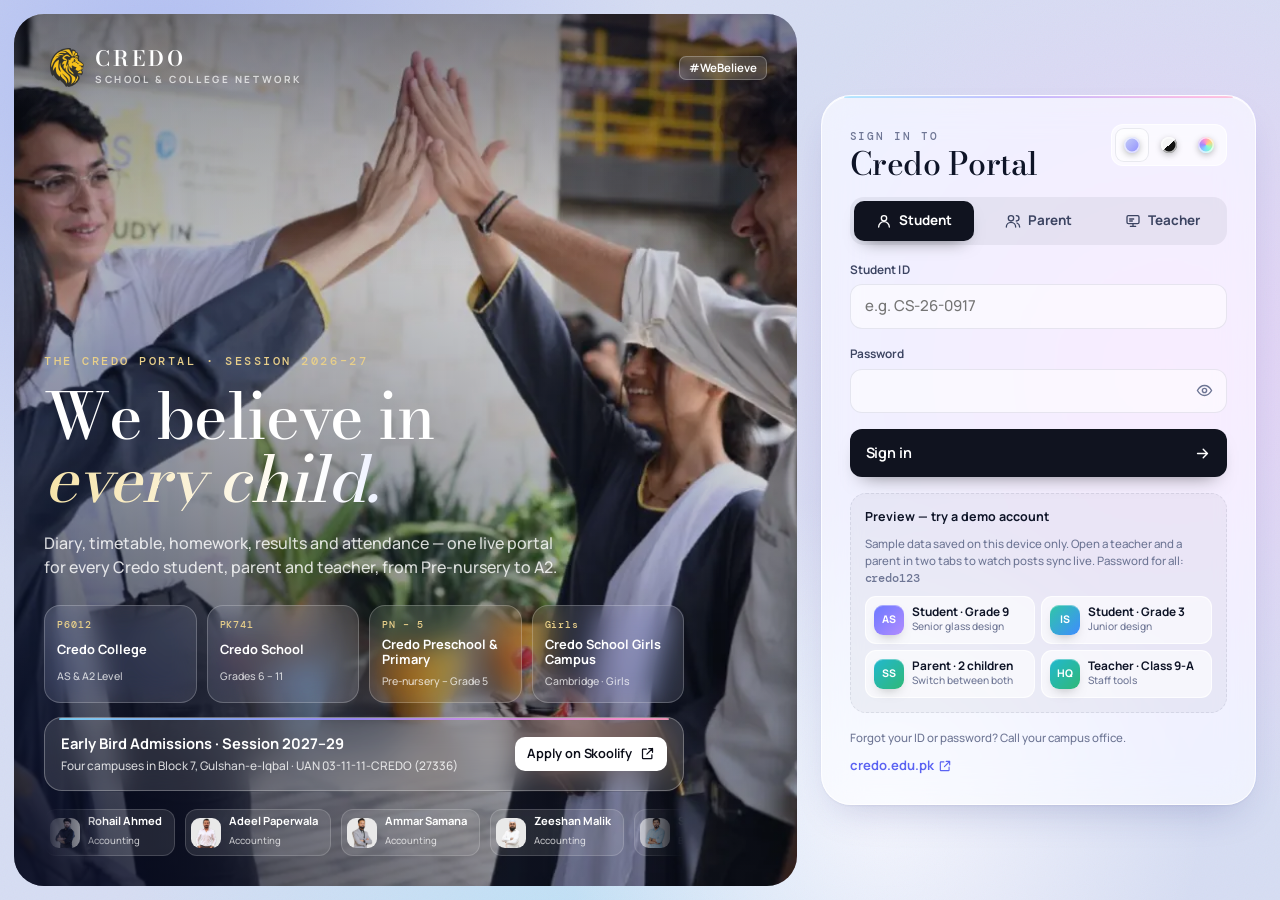
==== commit 61a8eb7a: "Use the new domain credo.nexlyr.solutions in canonical, share and sitemap URLs Co-Authored-By: Claud" ====
--- a/index.html
+++ b/index.html
@@ -6,11 +6,11 @@
 <title>Credo Portal · Students, Parents & Teachers</title>
 <meta name="description" content="The Credo Portal for the Credo School & College Network, Karachi: daily diary, timetable, homework, notes, results, attendance and emergency notes for students, parents and teachers.">
 <meta name="theme-color" content="#d9e0f5">
-<link rel="canonical" href="https://credoschoolingsystem.nexlyr.solutions/">
+<link rel="canonical" href="https://credo.nexlyr.solutions/">
 <meta property="og:type" content="website">
 <meta property="og:title" content="Credo Portal · Students, Parents & Teachers">
 <meta property="og:description" content="Diary, timetable, homework, results and attendance for every Credo family — connected, live.">
-<meta property="og:image" content="https://credoschoolingsystem.nexlyr.solutions/assets/img/og.jpg">
+<meta property="og:image" content="https://credo.nexlyr.solutions/assets/img/og.jpg">
 <meta name="twitter:card" content="summary_large_image">
 <link rel="icon" href="assets/img/brand/favicon.png" type="image/png">
 <link rel="apple-touch-icon" href="assets/img/brand/apple-touch-icon.png">
--- a/assets/css/portal.css
+++ b/assets/css/portal.css
@@ -28,7 +28,7 @@
   --r-xl: 30px; --r-lg: 22px; --r-md: 16px; --r-sm: 12px; --r-xs: 8px;
   --ease: cubic-bezier(.22, 1, .36, 1);
   --spring: cubic-bezier(.34, 1.56, .64, 1);
-  --blur: 22px;
+  --blur: 18px;
   --gold: #c9a24a; --gold-2: #e8cf8a; --navy: #14234b; --crimson: #b3263a;
   --holo: linear-gradient(115deg, #7fd8ff 0%, #9d8bff 22%, #ff8fd1 42%, #ffd27a 60%, #8affc8 78%, #7fd8ff 100%);
   --holo-soft: linear-gradient(115deg, rgba(127,216,255,.55), rgba(157,139,255,.55), rgba(255,143,209,.5), rgba(255,210,122,.5), rgba(138,255,200,.5));
@@ -116,22 +116,17 @@
 
 /* ---------- living backdrop ---------- */
 .backdrop { position: fixed; inset: 0; z-index: -1; overflow: hidden; background: var(--bg); transition: background-color .6s var(--ease); }
-.backdrop i { position: absolute; border-radius: 50%; filter: blur(80px); opacity: .9; will-change: transform; transition: background-color .8s var(--ease); }
-.backdrop .b1 { width: 52vmax; height: 52vmax; left: -12vmax; top: -18vmax; background: var(--b1); animation: drift1 26s ease-in-out infinite alternate; }
-.backdrop .b2 { width: 46vmax; height: 46vmax; right: -14vmax; top: 4vmax; background: var(--b2); animation: drift2 30s ease-in-out infinite alternate; }
-.backdrop .b3 { width: 40vmax; height: 40vmax; left: 22vmax; bottom: -22vmax; background: var(--b3); animation: drift3 34s ease-in-out infinite alternate; }
-.backdrop .b4 { width: 30vmax; height: 30vmax; right: 18vmax; bottom: -6vmax; background: var(--b4); animation: drift1 38s ease-in-out infinite alternate-reverse; }
-[data-theme="prism"] .backdrop i { opacity: .75; }
-[data-theme="prism"] .backdrop .b4 { width: 120vmax; height: 16vmax; left: -10vmax; right: auto; top: 34vh; bottom: auto; border-radius: 40%; background: var(--holo); opacity: .16; filter: blur(60px); transform: rotate(-18deg); animation: streak 18s ease-in-out infinite alternate; }
-[data-skin="junior"] .backdrop i { border-radius: 28%; filter: blur(70px); }
-[data-theme="night"] .backdrop i { opacity: .32; }
-[data-theme="day"] .backdrop i { opacity: .55; }
-.backdrop .grain { position: absolute; inset: -50%; opacity: .07; mix-blend-mode: overlay; background-image: url("data:image/svg+xml,%3Csvg xmlns='http://www.w3.org/2000/svg' width='160' height='160'%3E%3Cfilter id='n'%3E%3CfeTurbulence type='fractalNoise' baseFrequency='.9' numOctaves='2' stitchTiles='stitch'/%3E%3C/filter%3E%3Crect width='100%25' height='100%25' filter='url(%23n)'/%3E%3C/svg%3E"); }
+.backdrop i { position: absolute; border-radius: 50%; opacity: .95; }
+.backdrop .b1 { width: 80vmax; height: 80vmax; left: -28vmax; top: -34vmax; background: radial-gradient(closest-side, var(--b1), transparent); }
+.backdrop .b2 { width: 70vmax; height: 70vmax; right: -26vmax; top: -6vmax; background: radial-gradient(closest-side, var(--b2), transparent); }
+.backdrop .b3 { width: 66vmax; height: 66vmax; left: 10vmax; bottom: -36vmax; background: radial-gradient(closest-side, var(--b3), transparent); }
+.backdrop .b4 { width: 50vmax; height: 50vmax; right: 6vmax; bottom: -18vmax; background: radial-gradient(closest-side, var(--b4), transparent); }
+[data-theme="prism"] .backdrop i { opacity: .8; }
+[data-theme="prism"] .backdrop .b4 { width: 130vmax; height: 26vmax; left: -15vmax; right: auto; top: 30vh; bottom: auto; border-radius: 0; background: radial-gradient(closest-side, rgba(157,139,255,.28), rgba(255,143,209,.12) 55%, transparent); transform: rotate(-16deg); }
+[data-theme="night"] .backdrop i { opacity: .38; }
+[data-theme="day"] .backdrop i { opacity: .6; }
+.backdrop .grain { position: absolute; inset: 0; opacity: .045; background-image: url("data:image/svg+xml,%3Csvg xmlns='http://www.w3.org/2000/svg' width='160' height='160'%3E%3Cfilter id='n'%3E%3CfeTurbulence type='fractalNoise' baseFrequency='.9' numOctaves='2' stitchTiles='stitch'/%3E%3C/filter%3E%3Crect width='100%25' height='100%25' filter='url(%23n)'/%3E%3C/svg%3E"); }
 [data-skin="junior"] .backdrop::after { content: ""; position: absolute; inset: 0; background-image: radial-gradient(circle, var(--ink-3) 1.2px, transparent 1.6px); background-size: 46px 46px; opacity: .25; mask-image: radial-gradient(ellipse at center, #000 30%, transparent 75%); }
-@keyframes drift1 { to { transform: translate3d(8vmax, 6vmax, 0) scale(1.08); } }
-@keyframes drift2 { to { transform: translate3d(-10vmax, 8vmax, 0) scale(.94); } }
-@keyframes drift3 { to { transform: translate3d(6vmax, -8vmax, 0) scale(1.1); } }
-@keyframes streak { to { transform: rotate(-12deg) translate3d(6vmax, 4vmax, 0); } }
 
 /* ---------- glass ---------- */
 .glass {
@@ -143,7 +138,7 @@
 .glass.strong { background: var(--glass-2); }
 .spot::before { content: ""; position: absolute; inset: 0; border-radius: inherit; pointer-events: none; opacity: 0; transition: opacity .35s var(--ease);
   background: radial-gradient(420px circle at var(--mx, 50%) var(--my, 50%), color-mix(in srgb, var(--hi) 55%, transparent), transparent 60%); }
-.spot:hover::before { opacity: 1; }
+@media (hover: hover) { .spot:hover::before { opacity: 1; } }
 [data-theme="prism"] .glass::after { content: ""; position: absolute; inset: -1px; border-radius: inherit; padding: 1px; pointer-events: none;
   background: linear-gradient(160deg, rgba(255,255,255,.28), rgba(255,255,255,.02) 40%, rgba(255,255,255,0) 60%, rgba(160,140,255,.25));
   -webkit-mask: linear-gradient(#000 0 0) content-box, linear-gradient(#000 0 0); -webkit-mask-composite: xor; mask-composite: exclude; }
@@ -220,12 +215,15 @@
    ============================================================================ */
 #root { min-height: 100dvh; }
 .frame { position: relative; max-width: 1480px; margin: 14px auto; min-height: calc(100dvh - 28px); display: grid; grid-template-columns: 252px minmax(0, 1fr); border-radius: var(--r-xl);
-  background: var(--frame); border: 1px solid var(--edge); box-shadow: inset 0 1px 0 var(--hi), 0 40px 80px -40px rgba(0, 0, 0, .35); -webkit-backdrop-filter: blur(10px); backdrop-filter: blur(10px); }
+  background: var(--frame); border: 1px solid var(--edge); box-shadow: inset 0 1px 0 var(--hi), 0 40px 80px -40px rgba(0, 0, 0, .35); }
 .frame.boot { animation: frameIn 1s var(--ease) backwards; }
-@keyframes frameIn { from { opacity: 0; transform: scale(.975) translateY(12px); filter: blur(8px); } }
+@keyframes frameIn { from { opacity: 0; transform: translateY(10px); } }
 
 /* sidebar */
-.side { position: sticky; top: 14px; align-self: start; height: calc(100dvh - 28px); padding: 18px 14px; display: flex; flex-direction: column; gap: 18px; border-right: 1px solid var(--line); }
+.side { position: sticky; top: 14px; align-self: start; height: calc(100dvh - 28px); padding: 18px 14px; display: flex; flex-direction: column; gap: 18px; border-right: 1px solid var(--line); overflow-y: auto; overscroll-behavior: contain; scrollbar-width: thin; scrollbar-color: color-mix(in srgb, var(--ink) 20%, transparent) transparent; }
+.side > * { flex-shrink: 0; }
+.side::-webkit-scrollbar { width: 6px; }
+.side::-webkit-scrollbar-thumb { background: color-mix(in srgb, var(--ink) 20%, transparent); border-radius: 6px; }
 .brand { display: flex; align-items: center; gap: 11px; padding: 4px 6px; }
 .brand img { width: 34px; height: auto; filter: drop-shadow(0 4px 8px rgba(0,0,0,.18)); }
 .brand b { display: block; font-family: var(--f-display); font-size: 1.32rem; letter-spacing: .14em; line-height: 1; font-weight: 600; }
@@ -258,8 +256,8 @@
 
 /* main column */
 .main { min-width: 0; display: flex; flex-direction: column; }
-.topbar { position: sticky; top: 14px; z-index: 20; display: flex; align-items: center; gap: 10px; padding: 14px 20px; margin: 0; border-bottom: 1px solid var(--line); border-radius: 0 var(--r-xl) 0 0;
-  background: color-mix(in srgb, var(--bg) 35%, transparent); -webkit-backdrop-filter: blur(18px) saturate(160%); backdrop-filter: blur(18px) saturate(160%); }
+.topbar { position: sticky; top: 0; z-index: 20; display: flex; align-items: center; gap: 10px; padding: 14px 20px; margin: 0; border-bottom: 1px solid var(--line); border-radius: 0 var(--r-xl) 0 0;
+  background: color-mix(in srgb, var(--bg) 72%, transparent); -webkit-backdrop-filter: blur(18px) saturate(160%); backdrop-filter: blur(18px) saturate(160%); }
 .search { flex: 1; max-width: 420px; display: flex; align-items: center; gap: 10px; height: 42px; padding: 0 12px; border-radius: var(--r-sm); background: var(--field); border: 1px solid var(--line); color: var(--ink-3); font-size: .86rem; cursor: text; transition: border-color .25s; }
 .search:hover { border-color: color-mix(in srgb, var(--accent) 40%, transparent); }
 .search kbd { margin-left: auto; font: 500 .7rem var(--f-mono); padding: 2px 6px; border-radius: 6px; border: 1px solid var(--line); color: var(--ink-3); }
@@ -302,12 +300,12 @@
 .empty svg { width: 28px; height: 28px; opacity: .6; }
 
 /* entrance choreography — only on route change */
-.enter > *, .enter .grid > *, .enter .stack > * { animation: rise .8s var(--ease) backwards; animation-delay: calc(var(--i, 0) * 60ms); }
-@keyframes rise { from { opacity: 0; transform: translateY(18px) scale(.985); filter: blur(4px); } }
+.enter > *, .enter .grid > *, .enter .stack > * { animation: rise .6s var(--ease) backwards; animation-delay: calc(var(--i, 0) * 60ms); }
+@keyframes rise { from { opacity: 0; transform: translateY(14px); } }
 
 /* ---------- senior: holographic student card ---------- */
-.idcard { position: relative; aspect-ratio: 1.62; border-radius: 22px; padding: 20px 22px; color: #fff; overflow: hidden; isolation: isolate; display: flex; flex-direction: column; transform: perspective(900px) rotateX(var(--ry, 0deg)) rotateY(var(--rx, 0deg)); transition: transform .5s var(--ease); box-shadow: 0 30px 50px -28px rgba(20, 20, 60, .8), inset 0 1px 0 rgba(255,255,255,.35); background: #12131c; }
-.idcard::before { content: ""; position: absolute; inset: -40%; z-index: -2; background: conic-gradient(from calc(var(--hx, 0) * 1deg + 200deg) at 60% 40%, #6ad6ff, #9a86ff, #ff86cf, #ffd57a, #7affc4, #6ad6ff); filter: blur(28px) saturate(1.2); opacity: .85; transition: opacity .4s; }
+.idcard { position: relative; aspect-ratio: 1.62; border-radius: 22px; padding: 20px 22px; color: #fff; overflow: hidden; isolation: isolate; display: flex; flex-direction: column; transform: perspective(900px) rotateX(var(--ry, 0deg)) rotateY(var(--rx, 0deg)); transition: transform .5s var(--ease); will-change: transform; box-shadow: 0 30px 50px -28px rgba(20, 20, 60, .8), inset 0 1px 0 rgba(255,255,255,.35); background: #12131c; }
+.idcard::before { content: ""; position: absolute; inset: -40%; z-index: -2; background: conic-gradient(from 200deg at 60% 40%, #6ad6ff, #9a86ff, #ff86cf, #ffd57a, #7affc4, #6ad6ff); filter: blur(28px) saturate(1.2); opacity: .85; transform: rotate(calc(var(--hx, 0) * 1deg)); will-change: transform; transition: transform .6s var(--ease); }
 .idcard::after { content: ""; position: absolute; inset: 0; z-index: -1; background:
   linear-gradient(115deg, transparent 20%, rgba(255,255,255,.55) calc(38% + var(--sx, 0%)), transparent calc(52% + var(--sx, 0%))),
   linear-gradient(180deg, rgba(10,12,28,.1), rgba(10,12,28,.6)); mix-blend-mode: soft-light; }
@@ -321,7 +319,7 @@
 .idcard .chip { width: 46px; height: 34px; border-radius: 8px; margin-top: 16px; background: linear-gradient(135deg, #f3e3b0, #c9a24a 55%, #f5e7b9); box-shadow: inset 0 0 0 1px rgba(0,0,0,.2); position: relative; }
 .idcard .chip::before { content: ""; position: absolute; inset: 7px 9px; border: 1px solid rgba(90,60,10,.45); border-radius: 4px; background: linear-gradient(90deg, transparent 45%, rgba(90,60,10,.4) 46% 54%, transparent 55%), linear-gradient(0deg, transparent 45%, rgba(90,60,10,.4) 46% 54%, transparent 55%); }
 .idcard .num { margin-top: auto; font: 500 1.08rem var(--f-mono); letter-spacing: .14em; display: flex; align-items: center; gap: 12px; flex-wrap: wrap; }
-.idcard .num .reveal { margin-left: auto; font: 650 .72rem var(--f-ui); letter-spacing: 0; padding: 7px 12px; border-radius: 9px; background: rgba(255,255,255,.18); border: 1px solid rgba(255,255,255,.35); -webkit-backdrop-filter: blur(8px); backdrop-filter: blur(8px); }
+.idcard .num .reveal { margin-left: auto; font: 650 .72rem var(--f-ui); letter-spacing: 0; padding: 7px 12px; border-radius: 9px; background: rgba(255,255,255,.2); border: 1px solid rgba(255,255,255,.4); }
 .idcard .meta { display: flex; gap: 18px; margin-top: 10px; font-size: .7rem; opacity: .9; flex-wrap: wrap; }
 .idcard .meta b { display: block; font-size: .82rem; }
 .idcard .meta span { opacity: .75; text-transform: uppercase; letter-spacing: .12em; font-size: .58rem; font-weight: 700; }
@@ -349,7 +347,7 @@
 
 /* lens trio (FundFlow-style merged lenses) */
 .lenses { display: flex; align-items: center; justify-content: center; padding: 6px 0; position: relative; }
-.lens { width: 128px; aspect-ratio: 1; border-radius: 50%; display: grid; place-items: center; text-align: center; position: relative; margin: 0 -10px; background: var(--glass-2); border: 1px solid var(--edge); box-shadow: inset 0 1px 0 var(--hi), inset 0 -10px 30px -10px color-mix(in srgb, var(--accent) 25%, transparent), 0 16px 30px -18px rgba(30,40,110,.4); -webkit-backdrop-filter: blur(12px); backdrop-filter: blur(12px); transition: transform .5s var(--spring); }
+.lens { width: 128px; aspect-ratio: 1; border-radius: 50%; display: grid; place-items: center; text-align: center; position: relative; margin: 0 -10px; background: var(--glass-2); border: 1px solid var(--edge); box-shadow: inset 0 1px 0 var(--hi), inset 0 -10px 30px -10px color-mix(in srgb, var(--accent) 25%, transparent), 0 16px 30px -18px rgba(30,40,110,.4); transition: transform .5s var(--spring); }
 .lens:hover { transform: translateY(-4px) scale(1.03); z-index: 2; }
 .lens b { display: block; font-size: 1.32rem; letter-spacing: -.03em; font-variant-numeric: tabular-nums; }
 .lens span { font-size: .66rem; color: var(--ink-3); font-weight: 650; }
@@ -489,8 +487,8 @@
 /* ---------- promos (Credo) ---------- */
 .promo { position: relative; border-radius: var(--r-lg); overflow: hidden; isolation: isolate; color: #fff; min-height: 240px; display: flex; flex-direction: column; justify-content: flex-end; padding: 20px; }
 .promo .ph { position: absolute; inset: 0; z-index: -2; }
-.promo .ph img { width: 100%; height: 100%; object-fit: cover; transform: scale(1.04); transition: transform 6s var(--ease), opacity .8s var(--ease); }
-.promo:hover .ph img { transform: scale(1.1); }
+.promo .ph img { width: 100%; height: 100%; object-fit: cover; transition: transform 1.2s var(--ease); }
+@media (hover: hover) { .promo:hover .ph img { transform: scale(1.05); } }
 .promo::before { content: ""; position: absolute; inset: 0; z-index: -1; background: linear-gradient(180deg, rgba(6,10,28,.2) 0%, rgba(6,10,28,.55) 40%, rgba(6,10,28,.9) 100%); }
 .promo h3, .promo p { text-shadow: 0 1px 12px rgba(0,0,0,.35); }
 .promo .kick { font-size: .62rem; letter-spacing: .2em; text-transform: uppercase; font-weight: 800; display: flex; align-items: center; gap: 8px; opacity: .92; }
@@ -571,8 +569,8 @@
 .login { min-height: 100dvh; display: grid; grid-template-columns: minmax(0, 1.25fr) minmax(380px, .75fr); gap: 0; max-width: 1480px; margin: 0 auto; padding: 14px; }
 .show { position: relative; border-radius: var(--r-xl); overflow: hidden; isolation: isolate; padding: 30px; display: flex; flex-direction: column; color: #fff; min-height: calc(100dvh - 28px); }
 .show .bgs { position: absolute; inset: 0; z-index: -2; }
-.show .bgs img { position: absolute; inset: 0; width: 100%; height: 100%; object-fit: cover; opacity: 0; transform: scale(1.08); transition: opacity 1.4s var(--ease), transform 8s linear; }
-.show .bgs img.on { opacity: 1; transform: scale(1); }
+.show .bgs img { position: absolute; inset: 0; width: 100%; height: 100%; object-fit: cover; opacity: 0; transition: opacity 1.4s var(--ease); }
+.show .bgs img.on { opacity: 1; }
 .show::before { content: ""; position: absolute; inset: 0; z-index: -1; background: radial-gradient(120% 90% at 0% 100%, rgba(8,12,34,.92), rgba(8,12,34,.45) 55%, rgba(8,12,34,.15)), linear-gradient(180deg, rgba(8,12,34,.45), transparent 30%); }
 .show .top { display: flex; align-items: center; gap: 12px; }
 .show .top .brand small { color: rgba(255,255,255,.7); }
@@ -582,7 +580,7 @@
 .show h1 { font-family: var(--f-display); font-weight: 500; font-size: clamp(2.4rem, 5vw, 4.6rem); line-height: .98; letter-spacing: -.02em; margin-top: 14px; }
 .show h1 .rot { display: block; font-style: italic; min-height: 1.05em; }
 .show h1 .rot span { display: inline-block; padding-right: .08em; background: linear-gradient(90deg, #f6e3a8, #fff 40%, #c9d6ff 70%, #f6e3a8); background-size: 200%; -webkit-background-clip: text; background-clip: text; color: transparent; animation: wordIn .9s var(--ease) both, holo 9s linear infinite; }
-@keyframes wordIn { from { opacity: 0; transform: translateY(.4em); filter: blur(6px); } }
+@keyframes wordIn { from { opacity: 0; transform: translateY(.3em); } }
 .show .lede { margin-top: 16px; font-size: 1rem; color: rgba(255,255,255,.82); max-width: 52ch; }
 .show .campus-row { display: grid; grid-template-columns: repeat(4, minmax(0, 1fr)); gap: 10px; margin-top: 26px; }
 .show .camp { padding: 12px; border-radius: 16px; background: rgba(255,255,255,.1); border: 1px solid rgba(255,255,255,.22); -webkit-backdrop-filter: blur(14px) saturate(160%); backdrop-filter: blur(14px) saturate(160%); display: grid; gap: 6px; transition: transform .4s var(--spring), background-color .3s; }
@@ -741,8 +739,9 @@
   .grid.keep .s-4 { grid-column: span 4; }
 }
 @media (max-width: 980px) {
+  :root { --blur: 12px; }
   .frame { grid-template-columns: 1fr; margin: 0; border-radius: 0; border: 0; min-height: 100dvh; box-shadow: none; background: transparent; -webkit-backdrop-filter: none; backdrop-filter: none; }
-  .side { position: fixed; z-index: 60; top: 0; left: 0; bottom: 0; height: 100dvh; width: min(300px, 84vw); transform: translateX(-105%); transition: transform .5s var(--ease); background: var(--glass-2); -webkit-backdrop-filter: blur(26px) saturate(170%); backdrop-filter: blur(26px) saturate(170%); border-right: 1px solid var(--edge); overflow-y: auto; }
+  .side { position: fixed; z-index: 60; top: 0; left: 0; bottom: 0; height: 100dvh; padding-bottom: max(18px, env(safe-area-inset-bottom)); width: min(300px, 84vw); transform: translateX(-105%); transition: transform .5s var(--ease); background: var(--glass-2); -webkit-backdrop-filter: blur(26px) saturate(170%); backdrop-filter: blur(26px) saturate(170%); border-right: 1px solid var(--edge); overflow-y: auto; }
   .menu-open .side { transform: none; }
   .menu-open .scrim { display: block; position: fixed; inset: 0; z-index: 55; background: rgba(6,8,20,.35); animation: fade .3s forwards; opacity: 0; }
   .topbar { top: 0; border-radius: 0; padding: 10px 14px; padding-top: max(10px, env(safe-area-inset-top)); background: color-mix(in srgb, var(--bg) 78%, transparent); }
